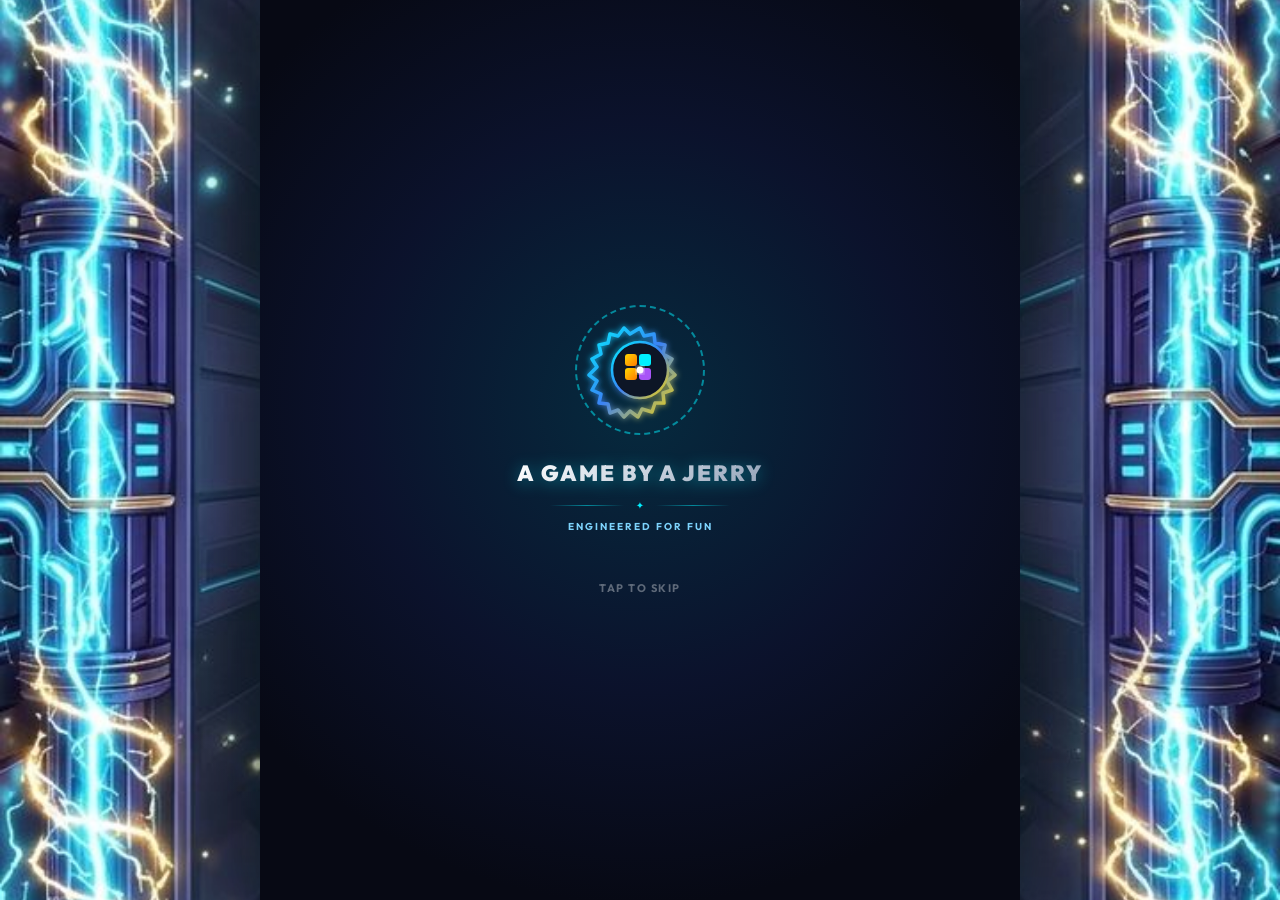
==== index.html @ e3ec8967 "Deploy latest build to GitHub Pages (2026-10-28 00:31:53Z)" ====
<!DOCTYPE html>
<html lang="en">
  <head>
    <meta charset="UTF-8" />
    <meta name="viewport" content="width=device-width, initial-scale=1.0, maximum-scale=1.0, user-scalable=no, viewport-fit=cover" />
    <title>ComboCrush - Combo Blast Puzzle</title>
    <link rel="icon" type="image/png" href="./favicon.png" />
    <link rel="apple-touch-icon" href="./icon-192.png" />
    <link rel="preconnect" href="https://fonts.googleapis.com">
    <link rel="preconnect" href="https://fonts.gstatic.com" crossorigin>
    <link href="https://fonts.googleapis.com/css2?family=Outfit:wght@400;600;700;800;900&display=swap" rel="stylesheet">
    <script type="module" crossorigin src="./assets/index-CBNqrvrC.js"></script>
    <link rel="stylesheet" crossorigin href="./assets/index-Cp5rA5li.css">
  </head>
  <body>
    <div id="app" class="game-container">
      <!-- TOP HUD -->
      <header class="hud-header">
        <!-- Top Navigation Row: High Score on Left, Action Buttons on Right -->
        <div class="hud-nav-row">
          <div class="hud-left">
            <!-- Combo Moves Counter (3 dots: Hulk Green when remaining, Ultra Red when move spent) -->
            <div id="combo-dots-counter" class="combo-dots-counter" title="Moves Remaining Before Combo Drops">
              <span class="combo-dot-tag">COMBO</span>
              <div class="combo-dots-row">
                <span class="combo-dot dot-idle" id="combo-dot-0"></span>
                <span class="combo-dot dot-idle" id="combo-dot-1"></span>
                <span class="combo-dot dot-idle" id="combo-dot-2"></span>
              </div>
            </div>
          </div>

          <!-- Centered Non-Disruptive Level Indicator for Puzzle Mode -->
          <div id="hud-puzzle-level-indicator" class="hud-puzzle-level-indicator hidden">
            <span class="hud-puzzle-pack-tag" id="hud-puzzle-pack-tag">Pack 1</span>
            <span class="hud-puzzle-separator">•</span>
            <span class="hud-puzzle-lvl-badge" id="hud-puzzle-lvl-badge">LVL 1</span>
          </div>

          <div class="hud-right">
            <button id="btn-hud-home" class="icon-btn" title="Return to Main Menu" aria-label="Main Menu">
              <span>🏠</span>
            </button>
            <button id="btn-codex" class="icon-btn" title="Special Blocks & Rules Codex" aria-label="Codex">
              <span>📖</span>
            </button>
            <button id="btn-audio-toggle" class="icon-btn" title="Toggle Music & Sound" aria-label="Toggle Sound">
              <span id="audio-icon">🔊</span>
            </button>
            <button id="btn-settings" class="icon-btn" title="Game Settings" aria-label="Game Settings">
              <svg viewBox="0 0 24 24" width="18" height="18" fill="currentColor">
                <path d="M19.14 12.94c.04-.3.06-.61.06-.94 0-.32-.02-.64-.07-.94l2.03-1.58c.18-.14.23-.41.12-.61l-1.92-3.32c-.12-.22-.37-.29-.59-.22l-2.39.96c-.5-.38-1.03-.7-1.62-.94l-.36-2.54c-.04-.24-.24-.41-.48-.41h-3.84c-.24 0-.43.17-.47.41l-.36 2.54c-.59.24-1.13.57-1.62.94l-2.39-.96c-.22-.08-.47 0-.59.22L2.74 8.87c-.12.21-.08.47.12.61l2.03 1.58c-.05.3-.09.63-.09.94s.02.64.07.94l-2.03 1.58c-.18.14-.23.41-.12.61l1.92 3.32c.12.22.37.29.59.22l2.39-.96c.5.38 1.03.7 1.62.94l.36 2.54c.05.24.24.41.48.41h3.84c.24 0 .44-.17.47-.41l.36-2.54c.59-.24 1.13-.56 1.62-.94l2.39.96c.22.08.47 0 .59-.22l1.92-3.32c.12-.22.07-.47-.12-.61l-2.01-1.58zM12 15.6c-1.98 0-3.6-1.62-3.6-3.6s1.62-3.6 3.6-3.6 3.6 1.62 3.6 3.6-1.62 3.6-3.6 3.6z"/>
              </svg>
            </button>
            <button id="btn-pause" class="icon-btn" title="Pause Game" aria-label="Pause Game">
              <svg viewBox="0 0 24 24" width="18" height="18" fill="currentColor">
                <path d="M6 19h4V5H6v14zm8-14v14h4V5h-4z"/>
              </svg>
            </button>
          </div>
        </div>

        <!-- Prominent Centered Score & Target Display (Zero Layout Shift) -->
        <div class="hud-score-center">
          <div class="best-pill clickable-pill" id="hud-best-pill" title="Tap to view Leaderboard">
            <span id="hud-best-crown" class="crown-icon crown-gold">👑</span>
            <span id="hud-best-tag" class="hud-best-tag">BEST</span>
            <span id="hud-best" class="best-val">0</span>
          </div>
          <div id="hud-score" class="score-val">0</div>
        </div>

        <!-- Centered Secondary Status HUD (Combo, Multiplier, Rush Timer, Level) -->
        <div class="status-bar">
          <div id="combo-badge" class="combo-badge">
            <span class="combo-flame">🔥</span>
            <span id="combo-text">COMBO 0</span>
          </div>

          <div id="multiplier-badge" class="multiplier-badge">1.0x</div>

          <div id="level-badge" class="level-badge hidden">LVL 1</div>

          <div id="rush-timer-container" class="rush-timer-container hidden">
            <span class="rush-icon">⏱️</span>
            <span id="rush-timer-val">30s</span>
          </div>
        </div>
      </header>

      <!-- POWER-UP / SPECIAL STASH INVENTORY (Hidden: specials appear directly on tray shapes) -->
      <div class="stash-container" id="stash-container" style="display: none;">
        <span class="stash-label">POWER-UP STASH:</span>
        <div id="stash-slots" class="stash-slots">
          <span class="empty-stash-hint">Earn specials from Combos & Clears!</span>
        </div>
      </div>

      <!-- MAIN BOARD CANVAS -->
      <div class="board-wrapper" id="board-wrapper">
        <canvas id="board-canvas"></canvas>
      </div>

      <!-- EARNED SPECIALS DRAWER (Bottom middle horizontal area with stack counters and +AD rewarded special) -->
      <div class="specials-drawer-container" id="specials-drawer-container">
        <div class="specials-drawer" id="specials-drawer">
          <!-- Populated dynamically via renderSpecialsDrawer -->
        </div>
      </div>

      <!-- BOTTOM TRAY CANVAS (3 Slots) -->
      <div class="tray-wrapper" id="tray-wrapper">
        <canvas id="tray-canvas"></canvas>
      </div>

      <!-- FULL-SCREEN DRAG & HOVER OVERLAY CANVAS -->
      <canvas id="drag-canvas" class="drag-canvas"></canvas>

      <!-- SCREENS & OVERLAYS -->

      <!-- 1. INTRO ANIMATION SCREEN (A Game by a Jerry) -->
      <div id="screen-intro" class="screen-intro">
        <div class="intro-backdrop-radial"></div>
        <div class="intro-content">
          <!-- Developer Logo & Rotating Gear SVG -->
          <div class="intro-emblem-wrap">
            <div class="intro-spark-ring"></div>
            <svg class="intro-gear-svg" viewBox="0 0 120 120" width="120" height="120">
              <defs>
                <linearGradient id="gearGrad" x1="0%" y1="0%" x2="100%" y2="100%">
                  <stop offset="0%" stop-color="#00f0ff" />
                  <stop offset="50%" stop-color="#3b82f6" />
                  <stop offset="100%" stop-color="#ffd700" />
                </linearGradient>
                <linearGradient id="blockGrad" x1="0%" y1="0%" x2="100%" y2="100%">
                  <stop offset="0%" stop-color="#ffd700" />
                  <stop offset="100%" stop-color="#ff7b00" />
                </linearGradient>
                <filter id="gearGlow" x="-20%" y="-20%" width="140%" height="140%">
                  <feGaussianBlur stdDeviation="3" result="blur" />
                  <feComposite in="SourceGraphic" in2="blur" operator="over" />
                </filter>
              </defs>
              <!-- Central Gear Ring with 8 Teeth -->
              <g class="gear-rotator" filter="url(#gearGlow)">
                <path d="M60 18 L64 26 L74 24 L75 33 L85 35 L83 44 L92 49 L87 57 L95 65 L87 71 L92 80 L83 83 L84 93 L75 93 L72 102 L62 99 L58 107 L50 101 L44 107 L38 100 L30 103 L28 94 L19 93 L21 84 L12 80 L17 71 L9 65 L17 57 L12 49 L21 44 L19 35 L28 33 L30 24 L38 26 L44 18 L50 24 Z" fill="none" stroke="url(#gearGrad)" stroke-width="3.5" stroke-linejoin="round" />
                <circle cx="60" cy="60" r="28" fill="#0d1428" stroke="url(#gearGrad)" stroke-width="2.5" />
              </g>
              <!-- Center J & R Interlocking Monogram Blocks -->
              <g class="blocks-monogram">
                <rect x="45" y="44" width="12" height="12" rx="3" fill="url(#blockGrad)" />
                <rect x="45" y="58" width="12" height="12" rx="3" fill="url(#blockGrad)" />
                <rect x="59" y="44" width="12" height="12" rx="3" fill="#00f0ff" />
                <rect x="59" y="58" width="12" height="12" rx="3" fill="#a855f7" />
                <circle cx="60" cy="60" r="3.5" fill="#ffffff" filter="url(#gearGlow)" />
              </g>
            </svg>
          </div>

          <div class="intro-brand-box">
            <h1 class="intro-brand-title">
              <span class="brand-word-jerry">A GAME BY A JERRY</span>
            </h1>
            <div class="intro-divider">
              <span class="intro-line"></span>
              <span class="intro-star">✦</span>
              <span class="intro-line"></span>
            </div>
            <p class="intro-brand-tagline">ENGINEERED FOR FUN</p>
          </div>

          <div class="intro-skip-prompt">TAP TO SKIP</div>
        </div>
      </div>

      <!-- 2. START SCREEN (Inspired by Screengrab) -->
      <div id="screen-start" class="screen-start">
        <div class="start-bg-particles" id="start-particles"></div>

        <!-- Top Header: Best High Score & Settings Gear Icon -->
        <div class="start-top-bar">
          <div class="start-user-pill clickable-pill" id="btn-start-leaderboard" role="button" tabindex="0" title="Hall of Fame Leaderboard & High Scores">
            <span class="player-icon" id="start-crown-icon">👑</span>
            <span class="player-best-label">BEST <strong id="start-header-best">0</strong></span>
          </div>
          <button id="btn-start-settings" class="start-gear-btn" title="Game Settings" aria-label="Game Settings">
            <svg viewBox="0 0 24 24" width="28" height="28" fill="currentColor">
              <path d="M19.14 12.94c.04-.3.06-.61.06-.94 0-.32-.02-.64-.07-.94l2.03-1.58c.18-.14.23-.41.12-.61l-1.92-3.32c-.12-.22-.37-.29-.59-.22l-2.39.96c-.5-.38-1.03-.7-1.62-.94l-.36-2.54c-.04-.24-.24-.41-.48-.41h-3.84c-.24 0-.43.17-.47.41l-.36 2.54c-.59.24-1.13.57-1.62.94l-2.39-.96c-.22-.08-.47 0-.59.22L2.74 8.87c-.12.21-.08.47.12.61l2.03 1.58c-.05.3-.09.63-.09.94s.02.64.07.94l-2.03 1.58c-.18.14-.23.41-.12.61l1.92 3.32c.12.22.37.29.59.22l2.39-.96c.5.38 1.03.7 1.62.94l.36 2.54c.05.24.24.41.48.41h3.84c.24 0 .44-.17.47-.41l.36-2.54c.59-.24 1.13-.56 1.62-.94l2.39.96c.22.08.47 0 .59-.22l1.92-3.32c.12-.22.07-.47-.12-.61l-2.01-1.58zM12 15.6c-1.98 0-3.6-1.62-3.6-3.6s1.62-3.6 3.6-3.6 3.6 1.62 3.6 3.6-1.62 3.6-3.6 3.6z"/>
            </svg>
          </button>
        </div>

        <!-- Center 3D ComboCrush Crest & Metallic Logo -->
        <div class="start-center-logo">
          <div class="start-crest-emblem-wrap">
            <img src="./assets/backgrounds/combocrush-crest.jpg" alt="ComboCrush Crest" class="start-crest-img" />
            <div class="start-crest-glow"></div>
          </div>
          <div class="start-bubbly-block">
            <span class="block-char char-k1">C</span>
            <span class="block-char char-a1">O</span>
            <span class="block-char char-s">
              <span class="surge-spark-emblem">⚡</span>
              M
            </span>
            <span class="block-char char-k2">B</span>
            <span class="block-char char-a2">O</span>
          </div>
          <div class="start-surge-blast">CRUSH</div>
          <div class="start-sub-badge">COMBO ADVENTURE MASTER</div>
        </div>

        <!-- 2 Tactile Action Buttons -->
        <div class="start-buttons-stack">
          <!-- Button 1: Start Game / Mode Selection -->
          <button id="btn-start-game-option" class="screengrab-btn btn-orange-level">
            <div class="sg-btn-icon-pill">📍</div>
            <div class="sg-btn-body">
              <div class="sg-btn-title">Start Game</div>
              <div class="sg-btn-bar-wrapper">
                <div class="sg-bar-fill" style="width: 89%;"></div>
                <span class="sg-bar-text">All Game Modes</span>
              </div>
            </div>
          </button>

          <!-- Button 2: Classic (With Red Notification Dot) -->
          <button id="btn-start-classic" class="screengrab-btn btn-green-classic">
            <div class="sg-btn-icon-pill">∞</div>
            <div class="sg-btn-title">Classic</div>
            <span class="screengrab-red-dot"></span>
          </button>
        </div>

        <!-- Bottom Circular Badges (Matching Screengrab) -->
        <div class="start-bottom-circles">
          <button id="btn-start-circle-stats" class="sg-circle-item">
            <div class="sg-circle-disc">🏆</div>
            <span class="sg-circle-label">Best: <strong id="start-best-circle-val">0</strong></span>
          </button>

          <button id="btn-start-circle-codex" class="sg-circle-item">
            <div class="sg-circle-disc">📖</div>
            <span class="sg-circle-label">Block Codex</span>
          </button>
        </div>
      </div>

      <!-- 3. GAME MODES SCREEN (Opened when tapping "Start Game" or "More Modes") -->
      <div id="screen-modes" class="screen-modes hidden">
        <div class="modes-top-bar">
          <button id="btn-modes-back" class="modes-back-btn">
            <svg viewBox="0 0 24 24" width="22" height="22" fill="currentColor">
              <path d="M20 11H7.83l5.59-5.59L12 4l-8 8 8 8 1.41-1.41L7.83 13H20v-2z"/>
            </svg>
            <span>Back</span>
          </button>
          <h2 class="modes-screen-title">GAME MODES</h2>
          <div class="modes-best-pill clickable-pill" id="btn-modes-leaderboard" role="button" tabindex="0" title="Hall of Fame Leaderboard & High Scores">
            <span id="modes-crown-icon">👑</span>
            <span id="modes-best-chip">0</span>
          </div>
        </div>

        <div class="modes-cards-scroll">
          <!-- Card 1: Classic Mode -->
          <div class="mode-card card-classic">
            <div class="mode-card-header">
              <div class="mode-card-icon-wrap icon-classic">∞</div>
              <div class="mode-card-title-box">
                <h3>Classic Mode</h3>
                <span class="mode-tag tag-relax">Pure & Endless</span>
              </div>
            </div>
            <p class="mode-card-desc">Pure block placement without obstacles. Relax, clear lines, and build infinite combos with zero time pressure.</p>
            <div class="mode-card-footer">
              <div class="mode-best-info">Best: <strong id="mode-best-classic">0</strong></div>
              <button class="mode-play-action-btn" data-play-mode="classic">PLAY CLASSIC</button>
            </div>
          </div>

          <!-- Card 2: Endless Challenge -->
          <div class="mode-card card-endless">
            <div class="mode-card-header">
              <div class="mode-card-icon-wrap icon-endless">⚡</div>
              <div class="mode-card-title-box">
                <h3>Endless Challenge</h3>
                <span class="mode-tag tag-tactical">Combos & Specials</span>
              </div>
            </div>
            <p class="mode-card-desc">Escalating difficulty with Tier 1-3 special blocks, stone/ice obstacles, fusions, and board-wipe multipliers.</p>
            <div class="mode-card-footer">
              <div class="mode-best-info">Best: <strong id="mode-best-endless">0</strong></div>
              <button class="mode-play-action-btn" data-play-mode="endless">PLAY CHALLENGE</button>
            </div>
          </div>

          <!-- Card 3: Combo Rush (30s) -->
          <div class="mode-card card-rush">
            <div class="mode-card-header">
              <div class="mode-card-icon-wrap icon-rush">⏱️</div>
              <div class="mode-card-title-box">
                <h3>Combo Rush (30s)</h3>
                <span class="mode-tag tag-fast">Fast Paced</span>
              </div>
            </div>
            <p class="mode-card-desc">Keep your combo alive! The clock counts down fast—if your combo resets or time runs out, game over!</p>
            <div class="mode-card-footer">
              <div class="mode-best-info">Best: <strong id="mode-best-rush">0</strong></div>
              <button class="mode-play-action-btn" data-play-mode="rush">PLAY RUSH</button>
            </div>
          </div>

          <!-- Card 4: Puzzle Objectives -->
          <div class="mode-card card-puzzle">
            <div class="mode-card-header">
              <div class="mode-card-icon-wrap icon-puzzle">🧩</div>
              <div class="mode-card-title-box">
                <h3>Puzzle Objectives</h3>
                <span class="mode-tag tag-puzzle">Tactical Puzzles</span>
              </div>
            </div>
            <p class="mode-card-desc">Handcrafted tactical scenarios with clear move limits and objective goals to test your puzzle mastery.</p>
            <div class="mode-card-footer">
              <div class="mode-best-info" id="mode-puzzle-progress-wrap">Progress: <strong id="mode-puzzle-progress">Level 1</strong></div>
              <button class="mode-play-action-btn" id="btn-play-puzzle" data-play-mode="puzzle">SELECT LEVEL</button>
            </div>
          </div>
        </div>
      </div>

      <!-- 4. PUZZLE CAMPAIGN & LEVEL SELECT SCREEN (Vertical tabs for packs + scrollable 30-level grid) -->
      <div id="screen-puzzle-select" class="screen-puzzle-select hidden">
        <div class="puzzle-select-top-bar">
          <button id="btn-puzzle-select-back" class="modes-back-btn">
            <svg viewBox="0 0 24 24" width="22" height="22" fill="currentColor">
              <path d="M20 11H7.83l5.59-5.59L12 4l-8 8 8 8 1.41-1.41L7.83 13H20v-2z"/>
            </svg>
            <span>Modes</span>
          </button>
          <div class="puzzle-select-title-group">
            <h2 class="puzzle-screen-title">PUZZLE CAMPAIGN</h2>
            <span class="puzzle-screen-subtitle">Select a pack to conquer handcrafted tactical scenarios</span>
          </div>
          <div class="puzzle-total-pill" id="puzzle-total-progress-pill">
            <span>✨</span>
            <span id="puzzle-total-progress-text">0 / 180 Cleared</span>
          </div>
        </div>

        <div class="puzzle-select-body">
          <!-- Vertical Tabs Sidebar for Level Packs -->
          <div class="puzzle-packs-sidebar" id="puzzle-packs-sidebar" role="tablist" aria-orientation="vertical">
            <!-- Populated dynamically via renderPuzzleSelectScreen -->
          </div>

          <!-- Main Scrollable Levels View -->
          <div class="puzzle-levels-content" id="puzzle-levels-content">
            <div class="puzzle-pack-banner" id="puzzle-pack-banner">
              <!-- Banner details populated dynamically -->
            </div>
            <div class="puzzle-level-grid" id="puzzle-level-grid">
              <!-- 30 level cards populated dynamically -->
            </div>
          </div>
        </div>
      </div>

      <!-- PAUSE MODAL -->
      <div id="modal-pause" class="modal-backdrop hidden">
        <div class="modal-card">
          <h2>Game Paused</h2>
          <div class="modal-buttons-column">
            <button id="btn-resume" class="btn-primary">RESUME</button>
            <button id="btn-restart" class="btn-secondary">RESTART GAME</button>
            <button id="btn-pause-leaderboard" class="btn-secondary">🏆 HIGH SCORES</button>
            <button id="btn-pause-quit" class="btn-secondary">QUIT GAME</button>
            <button id="btn-pause-codex" class="btn-secondary">BLOCK CODEX</button>
            <button id="btn-pause-settings" class="btn-secondary">SETTINGS</button>
          </div>
        </div>
      </div>

      <!-- MODE CHANGE / QUIT CONFIRMATION MODAL -->
      <div id="modal-confirm-mode" class="modal-backdrop hidden">
        <div class="modal-card confirm-modal-card">
          <div class="confirm-icon-wrap">⚠️</div>
          <h2 id="confirm-mode-title">Quit Current Game?</h2>
          <p id="confirm-mode-desc" class="confirm-modal-desc">
            Your current game will end and you will return to the Main Menu. Any unsaved progress will be lost.
          </p>
          <div class="confirm-current-run-box">
            <div class="confirm-run-stat">
              <span class="confirm-stat-label">Current Mode</span>
              <span class="confirm-stat-val" id="confirm-current-mode-val">CLASSIC</span>
            </div>
            <div class="confirm-run-stat">
              <span class="confirm-stat-label">Current Score</span>
              <span class="confirm-stat-val" id="confirm-current-score-val">0</span>
            </div>
            <div class="confirm-run-stat">
              <span class="confirm-stat-label">Moves</span>
              <span class="confirm-stat-val" id="confirm-current-moves-val">0</span>
            </div>
          </div>
          <div class="modal-actions-confirm">
            <button id="btn-confirm-mode-cancel" class="btn-secondary">CANCEL</button>
            <button id="btn-confirm-mode-accept" class="btn-danger-confirm">QUIT GAME</button>
          </div>
        </div>
      </div>

      <!-- SETTINGS MODAL -->
      <div id="modal-settings" class="modal-backdrop hidden">
        <div class="modal-card wide settings-modal-card">
          <div class="settings-modal-header">
            <div class="settings-title-wrap">
              <span class="settings-gear-icon">⚙️</span>
              <h2>Game Settings</h2>
            </div>
            <button id="btn-close-settings-x" class="modal-close-x" title="Close">✕</button>
          </div>

          <!-- Settings Tabs Navigation Bar -->
          <div class="settings-tabs-bar" role="tablist">
            <button type="button" class="settings-tab-btn active" data-tab-target="tab-settings-audio" role="tab" aria-selected="true">
              <span class="tab-icon">🔊</span>
              <span class="tab-label">Audio</span>
            </button>
            <button type="button" class="settings-tab-btn" data-tab-target="tab-settings-gameplay" role="tab" aria-selected="false">
              <span class="tab-icon">🎮</span>
              <span class="tab-label">Gameplay</span>
            </button>
            <button type="button" class="settings-tab-btn" data-tab-target="tab-settings-themes" role="tab" aria-selected="false">
              <span class="tab-icon">🎨</span>
              <span class="tab-label">Themes</span>
            </button>
            <button type="button" class="settings-tab-btn" data-tab-target="tab-settings-data" role="tab" aria-selected="false">
              <span class="tab-icon">🛠️</span>
              <span class="tab-label">Data</span>
            </button>
            <button type="button" class="settings-tab-btn" data-tab-target="tab-settings-about" role="tab" aria-selected="false">
              <span class="tab-icon">ℹ️</span>
              <span class="tab-label">About</span>
            </button>
          </div>

          <!-- Tab Content Wrapper -->
          <div class="settings-tab-content-wrapper">
            <!-- TAB 1: AUDIO & THEMES -->
            <div id="tab-settings-audio" class="settings-tab-pane active" role="tabpanel">
              <div class="settings-grid">
                <div class="setting-item">
                  <div class="setting-label-row">
                    <label for="setting-sound">Sound Effects (SFX)</label>
                    <span id="sound-val-display" class="setting-val-display">80%</span>
                  </div>
                  <input type="range" id="setting-sound" min="0" max="1" step="0.05" value="0.8" />
                </div>

                <div class="setting-item">
                  <div class="setting-label-row">
                    <label for="setting-music">Music (BGM)</label>
                    <span id="music-val-display" class="setting-val-display">50%</span>
                  </div>
                  <input type="range" id="setting-music" min="0" max="1" step="0.05" value="0.5" />
                </div>

                <div class="setting-item" style="display: none;">
                  <label for="setting-theme">Board Theme</label>
                  <select id="setting-theme" class="setting-select">
                    <option value="combocrush" selected>ComboCrush Cosmic Gold ⚡</option>
                    <option value="royal">Block Blast Royal Blue</option>
                    <option value="neon">Cyber Neon</option>
                    <option value="gemstone">Gemstone & Crystal</option>
                    <option value="jewels">Crown Jewels</option>
                    <option value="roman">Imperial Roman</option>
                    <option value="atlantean">Sunken Atlantis</option>
                    <option value="crates">Wooden Cargo Crates</option>
                    <option value="glasstiles">Prismatic Glass Tiles</option>
                    <option value="cosmic">Cosmic Starlight</option>
                    <option value="candy">Candy Confectionery</option>
                    <option value="ancient">Ancient Temple</option>
                  </select>
                </div>

                <div class="setting-item toggle-row">
                  <div class="toggle-info">
                    <span>Screen Shake Effects</span>
                    <small>Impact vibration on line clears</small>
                  </div>
                  <input type="checkbox" id="setting-shake" checked />
                </div>
              </div>
            </div>

            <!-- TAB 2: GAMEPLAY & CONTROLS -->
            <div id="tab-settings-gameplay" class="settings-tab-pane hidden" role="tabpanel">
              <div class="settings-grid">
                <div class="setting-item">
                  <div class="setting-label-row">
                    <label for="setting-touch-offset">Vertical Touch Offset</label>
                    <span id="touch-val-display" class="setting-val-display">70px above</span>
                  </div>
                  <input type="range" id="setting-touch-offset" min="20" max="120" step="5" value="70" />
                </div>

                <div class="setting-item">
                  <div class="setting-label-row">
                    <label for="setting-touch-offset-x">Horizontal Touch Offset</label>
                    <span id="touch-x-val-display" class="setting-val-display">Centered (0px)</span>
                  </div>
                  <input type="range" id="setting-touch-offset-x" min="-60" max="60" step="5" value="0" />
                </div>

                <div class="setting-item toggle-row">
                  <div class="toggle-info">
                    <span>Haptic Vibration</span>
                    <small>Tactile feedback on drag & placement</small>
                  </div>
                  <input type="checkbox" id="setting-vibration" checked />
                </div>

                <div class="setting-item toggle-row">
                  <div class="toggle-info">
                    <span>Combo Grace Indicators</span>
                    <small>Show remaining grace moves (• / !)</small>
                  </div>
                  <input type="checkbox" id="setting-grace" checked />
                </div>

                <div class="setting-item toggle-row">
                  <div class="toggle-info">
                    <span>Colorblind Pattern Mode</span>
                    <small>High-contrast cell textures</small>
                  </div>
                  <input type="checkbox" id="setting-accessibility" />
                </div>
              </div>
            </div>

            <!-- TAB 3: THEMES & ATMOSPHERES -->
            <div id="tab-settings-themes" class="settings-tab-pane hidden" role="tabpanel">
              <div class="settings-grid">
                <!-- 1. BOARD BACKGROUND ARTWORK -->
                <div class="settings-bg-section-main">
                  <div class="themes-gallery-header">
                    <span class="themes-gallery-title">Board Background Artwork</span>
                    <small class="themes-gallery-hint">Select a mode and tap any artwork below to apply it as your in-game backdrop</small>
                  </div>

                  <!-- Mode selector pills -->
                  <div class="bg-mode-segmented-pills" id="bg-mode-pills">
                    <button type="button" class="bg-mode-pill active" data-bg-mode="classic">Classic</button>
                    <button type="button" class="bg-mode-pill" data-bg-mode="endless">Endless</button>
                    <button type="button" class="bg-mode-pill" data-bg-mode="rush">Combo Rush</button>
                    <button type="button" class="bg-mode-pill" data-bg-mode="puzzle">Puzzle</button>
                  </div>

                  <!-- Dropdown for the chosen mode + Apply All button -->
                  <div class="bg-control-row">
                    <div class="setting-item bg-active-select-wrap">
                      <label for="setting-bg-classic" id="label-active-mode-bg">Classic Mode Background</label>
                      <select id="setting-bg-classic" class="setting-select mode-bg-select"></select>
                      <select id="setting-bg-endless" class="setting-select mode-bg-select hidden"></select>
                      <select id="setting-bg-rush" class="setting-select mode-bg-select hidden"></select>
                      <select id="setting-bg-puzzle" class="setting-select mode-bg-select hidden"></select>
                    </div>
                    <button type="button" id="btn-apply-bg-all" class="bg-apply-all-btn" title="Set this background for Classic, Endless, Rush, and Puzzle">
                      ⚡ Apply to All Modes
                    </button>
                  </div>

                  <div class="backgrounds-preview-gallery" id="backgrounds-preview-gallery">
                    <!-- Populated dynamically via renderThemesSettingsUI with working thumbnails -->
                  </div>
                </div>

                <!-- 2. BLOCK COLORS & GEM PALETTE -->
                <div class="settings-palette-section">
                  <div class="themes-gallery-header">
                    <span class="themes-gallery-title">Block Colors & Gem Palette</span>
                    <small class="themes-gallery-hint">Choose your preferred block colors, gem textures, and audio soundtrack</small>
                  </div>

                  <div class="setting-item">
                    <div class="setting-label-row">
                      <label for="setting-theme-select">Active Color Palette</label>
                      <span id="theme-status-tag" class="setting-val-display">ComboCrush Cosmic Gold</span>
                    </div>
                    <select id="setting-theme-select" class="setting-select">
                      <!-- Populated dynamically based on unlockedThemes -->
                    </select>
                  </div>

                  <!-- Live Color Swatch Strip for the selected theme -->
                  <div id="active-theme-palette-preview" class="active-theme-palette-preview"></div>

                  <!-- Palette Cards Gallery for quick visual tapping (hidden per user UI specification) -->
                  <div class="themes-preview-gallery hidden" id="themes-preview-gallery" style="display: none !important;"></div>
                </div>
              </div>
            </div>

            <!-- TAB 4: DATA & DIAGNOSTICS -->
            <div id="tab-settings-data" class="settings-tab-pane hidden" role="tabpanel">
              <div class="settings-grid">
                <div class="setting-item debug-log-row">
                  <div class="toggle-info">
                    <span>Diagnostic Debug Logs</span>
                    <small>Export board matrices & move telemetry</small>
                  </div>
                  <button id="btn-download-logs" class="btn-secondary-compact" type="button">
                    <span>📥</span> Export Logs
                  </button>
                </div>

                <div id="dev-test-board-row" class="setting-item dev-test-board-row dev-only hidden">
                  <div class="toggle-info">
                    <span>🧪 Test Game Board (Dev Sandbox)</span>
                    <small>Simulate crossing lines, test all specials & 3D animations</small>
                  </div>
                  <button id="btn-open-test-board" class="btn-primary-compact" type="button">
                    <span>🚀</span> Test Game Board
                  </button>
                </div>

                <div class="setting-item reset-data-row">
                  <div class="toggle-info">
                    <span>Reset Statistics</span>
                    <small>Wipe high scores, streaks & saved stats</small>
                  </div>
                  <button id="btn-reset-data" class="btn-danger-outline">Reset High Scores</button>
                </div>
              </div>

              <!-- Developer Credits -->
              <div class="settings-dev-credit">
                <div class="dev-badge-brand">A Game by a Jerry</div>
                <div class="dev-meta">Engineered for Fun • ComboCrush</div>
              </div>
            </div>

            <!-- TAB 4: ABOUT & RELEASE SPECIFICATIONS -->
            <div id="tab-settings-about" class="settings-tab-pane hidden" role="tabpanel">
              <div class="about-pane-content">
                <div class="about-hero-box">
                  <div class="about-logo-badge">⚡</div>
                  <h3 class="about-title">ComboCrush: Combo Blast</h3>
                  <div class="about-version-chip">Version 1.0.0 • Official Launch</div>
                  <div class="about-tagline">A GAME BY A JERRY — ENGINEERED FOR FUN</div>
                </div>

                <div class="about-desc-card">
                  <p><strong>ComboCrush</strong> is a next-generation tactile block puzzle game engineered for intense combo flow and strategic depth. Clear horizontal and vertical lines, ignite cascading chain reactions, deploy tactical drawer weapons, and demolish dynamic obstacles across 4 distinct game modes.</p>
                </div>

                <div class="about-section-box">
                  <h4>🎮 Game Modes</h4>
                  <ul class="about-modes-list">
                    <li><strong>Classic:</strong> Relaxing pure puzzle placement with zero obstacles or timers.</li>
                    <li><strong>Endless Challenge:</strong> Escalating difficulty with dynamic frozen ice, stone, shield, and armored cluster obstacles.</li>
                    <li><strong>Combo Rush:</strong> High-octane survival where losing your combo streak ends the round immediately!</li>
                    <li><strong>Tactical Puzzles:</strong> Hand-crafted levels to demolish obstacles within strict move limits.</li>
                  </ul>
                </div>

                <div class="about-section-box">
                  <h4>📱 Platform & Release Specifications</h4>
                  <div class="about-specs-grid">
                    <div class="spec-row">
                      <span class="spec-label">Version</span>
                      <span class="spec-val">v1.0.0 (Build 20261027)</span>
                    </div>
                    <div class="spec-row">
                      <span class="spec-label">Engine</span>
                      <span class="spec-val">ComboCrush Matrix Canvas 2D</span>
                    </div>
                    <div class="spec-row">
                      <span class="spec-label">Target Platforms</span>
                      <span class="spec-val">Android, iOS, Web (PWA)</span>
                    </div>
                    <div class="spec-row">
                      <span class="spec-label">Audio System</span>
                      <span class="spec-val">Web Audio API Synthesis</span>
                    </div>
                    <div class="spec-row">
                      <span class="spec-label">Monetization</span>
                      <span class="spec-val">Google AdMob Native Integration</span>
                    </div>
                  </div>
                </div>

                <div class="settings-dev-credit">
                  <div class="dev-badge-brand">A Game by a Jerry</div>
                  <div class="dev-meta">© 2026 A Game by a Jerry • All Rights Reserved</div>
                </div>
              </div>
            </div>
          </div>

          <div class="modal-actions">
            <button id="btn-close-settings" class="btn-primary">SAVE & CLOSE</button>
          </div>
        </div>
      </div>

      <!-- TEST GAME BOARD MODAL (DEV SANDBOX) -->
      <div id="modal-test-board" class="modal-backdrop hidden">
        <div class="modal-card wide test-board-modal-card">
          <div class="test-board-header">
            <div class="test-board-title-wrap">
              <span class="test-board-badge">DEV SANDBOX</span>
              <h2>Test Game Board</h2>
            </div>
            <button id="btn-close-test-board-x" class="modal-close-x" title="Close">✕</button>
          </div>

          <!-- Presets and quick setup toolbar -->
          <div class="test-board-toolbar">
            <span class="test-toolbar-label">Presets:</span>
            <div class="test-presets-scroll">
              <button type="button" class="test-preset-btn" data-preset="cross">Crossing Rows & Cols</button>
              <button type="button" class="test-preset-btn" data-preset="specials_cross">Crossing + Specials</button>
              <button type="button" class="test-preset-btn" data-preset="double_cross">Double Cross (+)</button>
              <button type="button" class="test-preset-btn" data-preset="checkerboard">Checkerboard</button>
              <button type="button" class="test-preset-btn" data-preset="packed">Packed Board</button>
              <button type="button" class="test-preset-btn" data-preset="clear">Clear Board</button>
            </div>
          </div>

          <!-- Board Canvas Container -->
          <div class="test-board-canvas-container">
            <canvas id="test-board-canvas" width="360" height="360"></canvas>
            <div id="test-board-hud" class="test-board-hud">
              <span id="test-board-status">Tap/drag any special onto a square to detonate</span>
            </div>
          </div>

          <!-- Drag and Drop Specials Palette -->
          <div class="test-palette-container">
            <div class="test-palette-header">
              <span>UNLIMITED SPECIALS (Drag or Tap to unleash)</span>
            </div>

            <!-- Tier 3: God-Tier Specials -->
            <div class="test-tier-group">
              <div class="test-tier-label tier-3">TIER 3 (GOD TIER)</div>
              <div id="test-tier-3-chips" class="test-chips-row"></div>
            </div>

            <!-- Tier 2: Advanced Specials -->
            <div class="test-tier-group">
              <div class="test-tier-label tier-2">TIER 2 (ADVANCED)</div>
              <div id="test-tier-2-chips" class="test-chips-row"></div>
            </div>

            <!-- Tier 1: Basic Specials -->
            <div class="test-tier-group">
              <div class="test-tier-label tier-1">TIER 1 (BASIC)</div>
              <div id="test-tier-1-chips" class="test-chips-row"></div>
            </div>
          </div>

          <div class="modal-actions">
            <button id="btn-close-test-board" class="btn-primary">CLOSE TEST BOARD</button>
          </div>
        </div>
      </div>

      <!-- CODEX & HOW TO PLAY MODAL -->
      <div id="modal-codex" class="modal-backdrop hidden">
        <div class="modal-card scrollable">
          <h2>Special Blocks & Mechanics Codex</h2>
          <div class="codex-content">
            <section class="codex-section">
              <h3>Tier 1: Basic Specials</h3>
              <div class="codex-grid">
                <div class="codex-card">
                  <span class="codex-icon">💣</span>
                  <div>
                    <strong>Blast Bomb</strong>
                    <p>Detonates a 3×3 explosion clearing occupied cells around it.</p>
                  </div>
                </div>
                <div class="codex-card">
                  <span class="codex-icon">💫</span>
                  <div>
                    <strong>Horizontal Sweep</strong>
                    <p>Fires a laser beam that clears the entire horizontal row.</p>
                  </div>
                </div>
                <div class="codex-card">
                  <span class="codex-icon">🚀</span>
                  <div>
                    <strong>Vertical Sweep</strong>
                    <p>Fires a laser beam that clears the entire vertical column.</p>
                  </div>
                </div>
                <div class="codex-card">
                  <span class="codex-icon">🎯</span>
                  <div>
                    <strong>Line Breaker</strong>
                    <p>Clears both full row & column in a cross blast.</p>
                  </div>
                </div>
              </div>
            </section>

            <section class="codex-section">
              <h3>Tier 2: Advanced Specials</h3>
              <div class="codex-grid">
                <div class="codex-card">
                  <span class="codex-icon">⚡</span>
                  <div>
                    <strong>Chain Lightning</strong>
                    <p>Arcs electric lightning through adjacent touching blocks, vaporizing connected chains up to 5 blocks out!</p>
                  </div>
                </div>
                <div class="codex-card">
                  <span class="codex-icon">⚔️</span>
                  <div>
                    <strong>Cross Laser</strong>
                    <p>Unleashes simultaneous row and column wipeout beams.</p>
                  </div>
                </div>
                <div class="codex-card">
                  <span class="codex-icon">💥</span>
                  <div>
                    <strong>Heavy 5×5 Blast</strong>
                    <p>Massive 5×5 explosion devastating a quarter of the board.</p>
                  </div>
                </div>
                <div class="codex-card">
                  <span class="codex-icon">🎇</span>
                  <div>
                    <strong>Cluster Bomb</strong>
                    <p>Explodes 3×3 and scatters explosive shrapnel to outer cells.</p>
                  </div>
                </div>
              </div>
            </section>

            <section class="codex-section">
              <h3>Tier 3: Elite God-Tier Specials</h3>
              <div class="codex-grid">
                <div class="codex-card">
                  <span class="codex-icon">🌟</span>
                  <div>
                    <strong>Supernova</strong>
                    <p>Cosmic core blast that fires 8-directional laser beams slicing the entire board!</p>
                  </div>
                </div>
                <div class="codex-card">
                  <span class="codex-icon">🔮</span>
                  <div>
                    <strong>Color Vortex</strong>
                    <p>Prismatic singularity that vaporizes every block of the matching color across the entire board!</p>
                  </div>
                </div>
                <div class="codex-card">
                  <span class="codex-icon">☄️</span>
                  <div>
                    <strong>Meteor Shower</strong>
                    <p>Calls down 4 blazing meteors that bombard congested areas with explosive craters!</p>
                  </div>
                </div>
                <div class="codex-card">
                  <span class="codex-icon">⛈️</span>
                  <div>
                    <strong>Thunder Storm</strong>
                    <p>Colossal 5×5 blast fused with cascading 5-block lightning arcs spreading outward!</p>
                  </div>
                </div>
                <div class="codex-card">
                  <span class="codex-icon">🌌</span>
                  <div>
                    <strong>Black Hole Singularity</strong>
                    <p>Gravitational void that devours all blocks and obstacles in a massive 7×7 perimeter!</p>
                  </div>
                </div>
                <div class="codex-card">
                  <span class="codex-icon">⚛️</span>
                  <div>
                    <strong>Chain Reactor</strong>
                    <p>Links homing lightning arcs to all other specials on board!</p>
                  </div>
                </div>
                <div class="codex-card">
                  <span class="codex-icon">🎲</span>
                  <div>
                    <strong>Block Barrage</strong>
                    <p>Launches 3 bonus quantum blocks onto the board without using moves. Any lines cleared grant combos with a 3× score multiplier!</p>
                  </div>
                </div>
              </div>
            </section>

            <section class="codex-section">
              <h3>Adjacent Special Combinations (Fusions)</h3>
              <ul class="fusion-list">
                <li><strong>⚡ Chain Lightning + 💣 Bomb:</strong> Fuses into a ⛈️ Thunder Storm!</li>
                <li><strong>⚡ Chain Lightning + 💫 Sweep:</strong> Fuses into a 🌟 Supernova!</li>
                <li><strong>💣 Bomb + 💣 Bomb:</strong> Fuses into a 💥 5×5 Heavy Blast!</li>
                <li><strong>💫 Row + 🚀 Column:</strong> Fuses into a ⚔️ Cross Laser!</li>
                <li><strong>🌟 Supernova + Any:</strong> Fuses into a 🌌 Gravitational Singularity!</li>
                <li><strong>⚛️ Chain Reactor + Any:</strong> Cascading whole-board chain reaction!</li>
              </ul>
            </section>

            <section class="codex-section">
              <h3>Obstacles Guide</h3>
              <ul class="obstacle-list">
                <li><strong>⛰️ Stone Block:</strong> Immune to regular line clears. Destroyed by explosions!</li>
                <li><strong>🛡️ Reinforced Block:</strong> 2 HP steel block. Damaged by line clears or blasts.</li>
                <li><strong>🔮 Shielded Block:</strong> Energy shield resists normal clears; bursts from specials.</li>
                <li><strong>❄️ Frozen Block:</strong> 1st clear thaws the ice; 2nd clear removes the block.</li>
                <li><strong>⚔️ Armored Cluster:</strong> Heavy 3 HP block that awards a bonus Special upon destruction!</li>
              </ul>
            </section>
          </div>

          <div class="modal-actions">
            <button id="btn-close-codex" class="btn-primary">GOT IT</button>
          </div>
        </div>
      </div>

      <!-- ANIMATED LOSS & GAME OVER BANNER FLY-IN OVERLAY -->
      <div id="loss-overlay" class="loss-overlay hidden" aria-live="assertive">
        <div class="loss-overlay-backdrop"></div>
        <div class="loss-banner-container" id="loss-banner-container">
          <div class="loss-glow-ring"></div>
          <div class="loss-banner-pill" id="loss-banner-pill">
            <div class="loss-banner-icon-badge">
              <span class="loss-banner-icon" id="loss-banner-icon">💀</span>
            </div>
            <div class="loss-banner-text-group">
              <div class="loss-banner-title" id="loss-banner-title">GAME OVER</div>
              <div class="loss-banner-sub" id="loss-banner-sub">NO MOVES REMAINING</div>
            </div>
          </div>
          <div class="loss-flare-line"></div>
        </div>
      </div>

      <!-- GAME OVER MODAL -->
      <div id="modal-gameover" class="modal-backdrop modal-gameover-backdrop hidden">
        <div class="modal-card modal-gameover-card" id="gameover-card">
          <!-- Slide-Down Drag Handle Bar -->
          <div class="gameover-drag-bar" id="gameover-drag-bar" title="Slide down to inspect board">
            <div class="gameover-drag-pill"></div>
            <div class="gameover-drag-hint">
              <span class="drag-arrow">↓</span> Slide down to inspect board
            </div>
          </div>

          <div id="gameover-title" class="gameover-title">GAME OVER</div>
          <div id="new-record-badge" class="new-record-badge hidden">🏆 NEW BEST SCORE!</div>

          <div class="gameover-score-box">
            <div class="final-score-val" id="final-score-val">0</div>
            <div class="final-score-label">FINAL SCORE</div>
          </div>

          <div class="stats-summary-grid">
            <div class="stat-pill">
              <span class="stat-val" id="stat-lines">0</span>
              <span class="stat-label">Lines Cleared</span>
            </div>
            <div class="stat-pill">
              <span class="stat-val" id="stat-combo">0</span>
              <span class="stat-label">Max Combo</span>
            </div>
            <div class="stat-pill">
              <span class="stat-val" id="stat-specials">0</span>
              <span class="stat-label">Specials Used</span>
            </div>
            <div class="stat-pill">
              <span class="stat-val" id="stat-wipes">0</span>
              <span class="stat-label">Board Clears</span>
            </div>
          </div>

          <!-- Rewarded Video Second Chance Revive -->
          <div class="gameover-revive-box" id="gameover-revive-box">
            <button id="btn-gameover-revive" class="btn-revive" type="button">
              <span class="revive-pulse-icon">🎬</span>
              <div class="revive-info">
                <span class="revive-main-text">SECOND CHANCE REVIVE</span>
                <span class="revive-sub-text">Watch video to clear board &amp; keep combo</span>
              </div>
              <span class="revive-tag">REVIVE</span>
            </button>
            <div id="gameover-ad-feedback" class="gameover-ad-feedback hidden"></div>
          </div>

          <div class="modal-actions">
            <button id="btn-gameover-restart" class="btn-primary">PLAY AGAIN</button>
            <button id="btn-gameover-leaderboard" class="btn-secondary">🏆 HIGH SCORES</button>
            <button id="btn-gameover-menu" class="btn-secondary">MAIN MENU</button>
          </div>
        </div>

        <!-- Floating Restore Bar (Shown when slid down) -->
        <div class="gameover-restore-bar hidden" id="gameover-restore-bar" title="Tap to restore Game Over screen">
          <div class="restore-bar-info">
            <span class="restore-icon">🔍</span>
            <span>Inspecting Board State</span>
          </div>
          <button id="btn-restore-gameover" class="btn-restore-pill" type="button">Slide Up ↑</button>
        </div>
      </div>

      <!-- SPECIALS VAULT SLIDE-OUT MODAL -->
      <div id="modal-specials-vault" class="modal-backdrop hidden">
        <div class="modal-card vault-sheet-card">
          <div class="vault-sheet-header">
            <div class="vault-sheet-title-row">
              <span class="vault-sheet-icon">🎒</span>
              <h3 style="margin: 0; font-size: 19px; font-weight: 900; color: #fff;">Specials Vault</h3>
              <span class="vault-count-badge" id="vault-total-count">0 Stored</span>
            </div>
            <button id="btn-close-vault" class="modal-close-x modal-close-btn" aria-label="Close Vault" title="Close">✕</button>
          </div>
          <p class="vault-sheet-subtitle">All your earned and rewarded specials are stored here permanently. Tap <strong>USE</strong> on any stored special, then tap any board cell to unleash it!</p>
          <div class="vault-specials-grid" id="vault-specials-grid">
            <!-- Populated dynamically -->
          </div>
          <div class="vault-sheet-footer">
            <span class="vault-footer-hint">Showing 17 Power-Ups (Tier 1–3) • Scroll to explore ↓</span>
          </div>
        </div>
      </div>

      <!-- HIGH SCORE REWARD / ENTRY MODAL (Celebration modal presented over game over or pause quit) -->
      <div id="modal-highscore-entry" class="modal-backdrop hs-entry-backdrop hidden">
        <div class="modal-card hs-entry-card" id="hs-entry-card">
          <div class="hs-entry-header">
            <div class="hs-entry-crown-wrap">
              <span id="hs-entry-crown" class="hs-crown-anim crown-gold">👑</span>
            </div>
            <h2 id="hs-entry-title" class="hs-entry-title">NEW HIGH SCORE!</h2>
            <div id="hs-entry-subtitle" class="hs-entry-subtitle">🏆 1ST PLACE • CLASSIC MODE</div>
          </div>

          <div class="hs-entry-score-box">
            <span class="hs-score-label">ACHIEVED SCORE</span>
            <div id="hs-entry-score-val" class="hs-entry-score-val">0</div>
          </div>

          <form id="hs-entry-form" class="hs-entry-form" onsubmit="return false;">
            <label for="input-highscore-name" class="hs-input-label">
              ENTER YOUR NAME / INITIALS <span class="required-star">*</span>
            </label>
            <div class="hs-input-wrap">
              <input
                type="text"
                id="input-highscore-name"
                class="input-arcade-name"
                maxlength="10"
                placeholder="YOUR NAME"
                autocomplete="off"
                autocorrect="off"
                autocapitalize="characters"
                spellcheck="false"
                required
              />
            </div>
            <div id="hs-entry-validation" class="hs-entry-validation hidden">Name is required (1 to 10 letters)</div>

            <div class="hs-entry-actions">
              <button type="submit" id="btn-highscore-submit" class="btn-primary btn-save-score">
                🏆 SAVE TO LEADERBOARD
              </button>
              <button type="button" id="btn-highscore-skip" class="btn-text-skip">
                Skip (Don't Save)
              </button>
            </div>
          </form>
        </div>
      </div>

      <!-- HALL OF FAME LEADERBOARD MODAL -->
      <div id="modal-leaderboard" class="modal-backdrop hidden">
        <div class="modal-card wide leaderboard-modal-card">
          <div class="leaderboard-modal-header">
            <div class="leaderboard-title-row">
              <span class="leaderboard-header-icon">🏆</span>
              <h2>Hall of Fame</h2>
            </div>
            <button id="btn-close-leaderboard-x" class="modal-close-x modal-close-btn" aria-label="Close Leaderboard" title="Close">✕</button>
          </div>

          <!-- Leaderboard Mode Tabs -->
          <div class="leaderboard-tabs" id="leaderboard-tabs">
            <button type="button" class="lb-tab-btn active" data-tab="overall">
              <span>🌟</span> Top 3
            </button>
            <button type="button" class="lb-tab-btn" data-tab="classic">
              <span>∞</span> Classic
            </button>
            <button type="button" class="lb-tab-btn" data-tab="endless">
              <span>⚡</span> Endless
            </button>
            <button type="button" class="lb-tab-btn" data-tab="rush">
              <span>⏱️</span> Rush
            </button>
            <button type="button" class="lb-tab-btn" data-tab="puzzle">
              <span>🧩</span> Puzzle
            </button>
          </div>

          <div class="leaderboard-content-wrap">
            <div class="leaderboard-table-header" id="leaderboard-table-header">
              <span class="lb-col-rank">RANK</span>
              <span class="lb-col-name">PLAYER</span>
              <span class="lb-col-score">SCORE</span>
            </div>
            <div class="leaderboard-list" id="leaderboard-list">
              <!-- Populated dynamically -->
            </div>
          </div>

          <div class="modal-actions leaderboard-modal-actions">
            <button id="btn-close-leaderboard" class="btn-secondary">CLOSE</button>
          </div>
        </div>
      </div>

      <!-- AD TOUCH SHIELD (Blocks ghost touches/clicks from penetrating during and immediately after ad) -->
      <div id="ad-touch-shield" class="ad-touch-shield hidden"></div>
    </div>

  </body>
</html>
---- assets/index-Cp5rA5li.css ----
:root{--font-main: "Outfit", system-ui, -apple-system, BlinkMacSystemFont, "Segoe UI", Roboto, sans-serif;--color-primary: #00c2ff;--color-primary-glow: rgba(0, 194, 255, .4);--color-accent: #a855f7;--color-gold: #ffd700;--bg-gradient: linear-gradient(180deg, #151b3d 0%, #10142e 55%, #0c0f24 100%);--panel-bg: rgba(22, 28, 58, .75);--panel-border: rgba(255, 255, 255, .08);--text-main: #ffffff;--text-muted: #94a3b8}*{box-sizing:border-box;margin:0;padding:0;user-select:none;-webkit-user-select:none;-webkit-tap-highlight-color:transparent}.hidden{display:none!important}button,.screengrab-btn,.sg-circle-item,.start-gear-btn,.icon-btn,.mode-play-action-btn,.modes-back-btn,.tab-btn,.modal-close-x,.modal-close-btn,.action-btn,.btn-primary,.btn-secondary{cursor:pointer;touch-action:manipulation;-webkit-tap-highlight-color:transparent;user-select:none;-webkit-user-select:none}.screengrab-btn *,.sg-circle-item *,.start-gear-btn *,.icon-btn *,.mode-play-action-btn *,.modes-back-btn *{pointer-events:none}html,body{width:100%;height:100%;overflow:hidden;background-color:#0c0f24;background-image:radial-gradient(circle at 50% 50%,rgba(0,240,255,.08) 0%,transparent 70%),var(--active-bg-image, none);background-size:cover;background-position:center;background-repeat:no-repeat;font-family:var(--font-main);color:var(--text-main);position:fixed}.game-container{width:100%;max-width:100%;height:100%;margin:0 auto;display:flex;flex-direction:column;background-color:#0c0f24;background-image:linear-gradient(180deg,#080c20b8,#06091673 45%,#050814d1),var(--active-bg-image, none);background-size:cover;background-position:center;background-repeat:no-repeat;position:relative;overflow:hidden;transition:background-image .4s ease-in-out}@media(min-width:900px)and (orientation:landscape){.game-container{max-width:760px;box-shadow:0 0 60px #000000b3,0 0 30px #00c2ff1f}}.hud-header{display:flex;flex-direction:column;align-items:center;padding:calc(max(env(safe-area-inset-top,0px),12px) + 2px) 12px 2px;background:linear-gradient(180deg,rgba(12,15,36,.96) 0%,rgba(14,18,44,.75) 75%,transparent 100%);z-index:10;gap:2px}.hud-nav-row{width:100%;display:flex;align-items:center;justify-content:space-between;position:relative;min-height:36px}.hud-left{display:flex;align-items:center;gap:6px;flex-shrink:0}.hud-right{display:flex;gap:6px;align-items:center;flex-shrink:0;margin-left:auto}.icon-btn{background:#ffffff14;border:1px solid var(--panel-border);color:var(--text-main);border-radius:10px;width:34px;height:34px;display:flex;align-items:center;justify-content:center;font-size:15px;cursor:pointer;transition:all .15s ease}.icon-btn:hover{background:#00c2ff33;border-color:var(--color-primary);transform:scale(1.05)}.icon-btn:active{transform:scale(.95)}.hud-score-center{display:flex;flex-direction:column;align-items:center;justify-content:center;gap:4px;padding:3px 0 1px;position:relative;width:100%}.best-pill{display:inline-flex;align-items:center;justify-content:center;gap:6px;background:#0e1430d1;border:1.5px solid rgba(255,215,0,.45);border-radius:999px;padding:4px 14px;color:var(--color-gold);font-weight:800;box-shadow:0 2px 10px #0006,inset 0 1px #ffffff1f;backdrop-filter:blur(8px);-webkit-backdrop-filter:blur(8px);-webkit-user-select:none;user-select:none;cursor:pointer;transition:transform .15s ease,border-color .25s ease,box-shadow .25s ease,background .25s ease}.best-pill:hover{transform:scale(1.04);border-color:#ffd700d9;box-shadow:0 0 14px #ffd70059}.best-pill:active{transform:scale(.96)}.best-pill.pill-silver{border-color:#e2e8f08c;color:#e2e8f0;background:#141a34d1}.best-pill.pill-bronze{border-color:#cd7f328c;color:#cd7f32;background:#181630d1}.hud-best-tag{font-size:10px;font-weight:900;letter-spacing:.8px;opacity:.85}.best-val{font-size:14px;font-weight:900;letter-spacing:.5px;font-variant-numeric:tabular-nums}.score-val{font-size:clamp(30px,9.5vw,48px);white-space:nowrap;font-weight:900;color:#fff;text-shadow:0 2px 14px rgba(0,0,0,.6),0 0 22px rgba(0,240,255,.4);letter-spacing:1.5px;line-height:1;font-variant-numeric:tabular-nums;font-family:Outfit,sans-serif;transition:transform .15s cubic-bezier(.34,1.56,.64,1)}.status-bar{display:flex;align-items:center;justify-content:center;gap:8px;padding:0 0 2px;z-index:10;min-height:28px;height:auto;margin-top:4px;box-sizing:border-box}.combo-badge{display:flex;align-items:center;gap:6px;background:linear-gradient(135deg,#f603,#f073);border:1px solid rgba(255,102,0,.4);padding:4px 10px;border-radius:20px;font-size:13px;font-weight:800;color:#fa4}.multiplier-badge{background:var(--color-primary);color:#090a16;font-weight:900;font-size:13px;padding:3px 8px;border-radius:12px;box-shadow:0 0 10px var(--color-primary-glow)}.level-badge{display:inline-flex;align-items:center;gap:5px;background:#00f0ff1f;border:1px solid rgba(0,240,255,.35);padding:4px 10px;border-radius:14px;font-size:clamp(10px,2.7vw,12px);font-weight:800;color:#00f0ff;letter-spacing:.3px;white-space:nowrap;max-width:95vw;box-shadow:0 0 10px #00f0ff33}.rush-timer-container{display:flex;align-items:center;gap:4px;background:#f253;border:1px solid #ff2255;padding:3px 8px;border-radius:12px;font-weight:800;color:#ff4d6d}.stash-container{display:none;align-items:center;padding:4px 16px;gap:8px;background:#0003;min-height:40px}.stash-label{font-size:10px;font-weight:800;letter-spacing:.8px;color:var(--text-muted);white-space:nowrap}.stash-slots{display:flex;align-items:center;gap:6px;overflow-x:auto;width:100%}.empty-stash-hint{font-size:11px;color:#ffffff59;font-style:italic}.stash-item-btn{background:#ffffff1a;border:1px solid var(--panel-border);border-radius:8px;padding:4px 8px;font-size:16px;cursor:pointer;display:flex;align-items:center;gap:4px;transition:all .15s ease}.stash-item-btn:hover{background:#00f0ff40;border-color:var(--color-primary);transform:translateY(-2px)}.board-wrapper{flex:1;width:100%;min-height:0;display:flex;align-items:center;justify-content:center;position:relative;touch-action:none;padding:2px 4px;overflow:hidden}#board-canvas{width:100%;height:100%;max-width:min(calc(100% - 12px),860px);max-height:min(calc(100% - 12px),860px);aspect-ratio:1 / 1;display:block}.tray-wrapper{height:clamp(122px,15vh,180px);padding:4px 8px 6px;margin-bottom:calc(env(safe-area-inset-bottom,0px) + 16px);display:flex;align-items:center;justify-content:center;touch-action:none}#tray-canvas{width:100%;height:100%;max-width:min(calc(100% - 16px),860px);display:block}@media(min-width:600px){.tray-wrapper{height:clamp(140px,16vh,190px);padding:6px 12px 8px;margin-bottom:calc(env(safe-area-inset-bottom,0px) + 20px)}}.drag-canvas{position:absolute;top:0;left:0;width:100%;height:100%;pointer-events:none;z-index:50}.modal-backdrop{position:absolute;top:0;left:0;width:100%;height:100%;background:#05060ed9;-webkit-backdrop-filter:blur(12px);backdrop-filter:blur(12px);display:flex;align-items:center;justify-content:center;z-index:500;opacity:1;transition:opacity .2s ease;padding:16px}.modal-backdrop.hidden{opacity:0;pointer-events:none}.modal-card{width:100%;max-width:400px;background:#151833;border:1px solid rgba(255,255,255,.15);border-radius:24px;padding:24px;box-shadow:0 16px 40px #0009;text-align:center}.modal-card.wide{max-width:440px}@media(min-width:600px){.modal-card{max-width:480px;border-radius:28px;padding:30px}.modal-card.wide{max-width:540px}}.modal-card.scrollable{max-height:85vh;overflow-y:auto;text-align:left}.brand-title{font-size:38px;font-weight:900;letter-spacing:-.5px}.brand-surge{color:#fff}.brand-combo{color:var(--color-primary);text-shadow:0 0 15px var(--color-primary-glow)}.brand-subtitle{color:var(--text-muted);font-size:14px;margin-top:4px;margin-bottom:20px}.mode-cards-list{display:flex;flex-direction:column;gap:10px;margin-bottom:20px}.mode-btn{display:flex;align-items:center;gap:14px;padding:12px 14px;background:#ffffff0d;border:2px solid transparent;border-radius:16px;color:var(--text-main);text-align:left;cursor:pointer;transition:all .15s ease}.mode-btn:hover{background:#ffffff1a}.mode-btn.selected{border-color:var(--color-primary);background:#00f0ff1a;box-shadow:0 0 15px #00f0ff33}.mode-btn-icon{font-size:26px;min-width:36px;text-align:center}.mode-btn-info h4{font-size:16px;font-weight:800}.mode-btn-info p{font-size:12px;color:var(--text-muted);margin-top:2px}.btn-primary{width:100%;padding:14px 20px;background:linear-gradient(135deg,var(--color-primary),#0099ff);border:none;border-radius:14px;color:#090a16;font-family:var(--font-main);font-size:16px;font-weight:800;cursor:pointer;box-shadow:0 4px 18px var(--color-primary-glow);transition:all .15s ease}.btn-primary:hover{transform:translateY(-2px);box-shadow:0 6px 24px #00f0ff99}.btn-primary:active{transform:translateY(1px)}.btn-secondary{width:100%;padding:12px 20px;background:#ffffff14;border:1px solid var(--panel-border);border-radius:14px;color:var(--text-main);font-family:var(--font-main);font-size:15px;font-weight:700;cursor:pointer;transition:all .15s ease}.btn-secondary:hover{background:#ffffff26;border-color:#ffffff4d}.modal-actions{display:flex;flex-direction:column;gap:10px;margin-top:14px}.modal-buttons-column{display:flex;flex-direction:column;gap:10px;margin-top:16px}#modal-settings{padding:max(env(safe-area-inset-top,0px),12px) 12px max(env(safe-area-inset-bottom,0px),16px) 12px;box-sizing:border-box}.settings-modal-card{width:100%;max-width:420px;box-sizing:border-box;max-height:calc(100dvh - max(env(safe-area-inset-top,0px),12px) - max(env(safe-area-inset-bottom,0px),16px) - 20px);display:flex;flex-direction:column;overflow:hidden;padding:16px 14px 14px}.settings-modal-header{display:flex;align-items:center;justify-content:space-between;flex-shrink:0;padding-bottom:8px;border-bottom:1px solid rgba(255,255,255,.08)}.settings-title-wrap{display:flex;align-items:center;gap:8px}.settings-title-wrap h2{font-size:20px;font-weight:900;letter-spacing:-.3px;margin:0}.modal-close-x,.modal-close-btn{background:#ffffff14;border:1px solid rgba(0,240,255,.35);color:#00f0ff;width:34px;height:34px;border-radius:50%;display:flex;align-items:center;justify-content:center;font-size:16px;font-weight:800;cursor:pointer;box-shadow:0 0 10px #00f0ff26;transition:all .2s cubic-bezier(.34,1.56,.64,1);padding:0;line-height:1;flex-shrink:0}.modal-close-x:hover,.modal-close-x:active,.modal-close-btn:hover,.modal-close-btn:active{background:#00f0ff38;border-color:#00f0ff;box-shadow:0 0 16px #00f0ff99;color:#fff;transform:scale(1.08)}.settings-tabs-bar{display:flex;width:100%;box-sizing:border-box;gap:4px;background:#080a18a6;border:1px solid rgba(255,255,255,.1);border-radius:14px;padding:4px;margin:8px 0 6px;flex-shrink:0;overflow-x:auto;overflow-y:hidden;-webkit-overflow-scrolling:touch;scrollbar-width:none;-ms-overflow-style:none}.settings-tabs-bar::-webkit-scrollbar{display:none}.settings-tab-btn{flex:1 0 auto;min-width:fit-content;display:inline-flex;align-items:center;justify-content:center;gap:5px;padding:7px 10px;border-radius:10px;border:1px solid transparent;background:transparent;color:var(--text-muted);font-size:11.5px;font-weight:800;cursor:pointer;transition:all .2s ease;white-space:nowrap}.settings-tab-btn .tab-icon{font-size:14px;flex-shrink:0;line-height:1}.settings-tab-btn .tab-label{white-space:nowrap;overflow:visible;text-overflow:clip}.settings-tab-btn:hover{color:#fff;background:#ffffff0f}.settings-tab-btn.active{background:linear-gradient(135deg,#00f0ff38,#008cff29);border-color:var(--color-primary);color:#fff;box-shadow:0 0 12px #00f0ff40}@media(max-width:380px){.settings-modal-card{padding:14px 10px 12px}.settings-tabs-bar{gap:3px;padding:3px}.settings-tab-btn{font-size:11px;padding:6px 8px;gap:4px}.settings-tab-btn .tab-icon{font-size:13px}}.settings-tab-content-wrapper{flex:1;min-height:0;overflow-y:auto;-webkit-overflow-scrolling:touch;padding:8px 2px;margin:4px 0 8px}.settings-tab-pane{animation:fadeInSettingsTab .2s ease-out}.settings-tab-pane.hidden{display:none}@keyframes fadeInSettingsTab{0%{opacity:0;transform:translateY(4px)}to{opacity:1;transform:translateY(0)}}.settings-grid{display:flex;flex-direction:column;gap:14px;margin:4px 0;text-align:left}.setting-item{display:flex;flex-direction:column;gap:6px}.setting-item label{font-size:13px;font-weight:700;color:var(--text-muted)}.setting-item input[type=range]{width:100%;accent-color:var(--color-primary)}.setting-item select{background:#ffffff1a;border:1px solid var(--panel-border);padding:8px 12px;border-radius:8px;color:var(--text-main);font-family:var(--font-main);font-size:14px}.setting-item.toggle-row{flex-direction:row;justify-content:space-between;align-items:center}.setting-item.toggle-row input[type=checkbox]{width:20px;height:20px;accent-color:var(--color-primary);cursor:pointer}.setting-item.debug-log-row{flex-direction:row;justify-content:space-between;align-items:center;background:#00f0ff0d;border:1px solid rgba(0,240,255,.2);border-radius:12px;padding:10px 14px}.setting-item.reset-data-row{flex-direction:row;justify-content:space-between;align-items:center;background:#ef44440d;border:1px solid rgba(239,68,68,.2);border-radius:12px;padding:10px 14px}.btn-secondary-compact{background:#00f0ff26;border:1px solid var(--color-primary);color:var(--color-primary);border-radius:10px;padding:8px 14px;font-size:13px;font-weight:800;cursor:pointer;display:flex;align-items:center;gap:6px;transition:all .15s ease;white-space:nowrap}.btn-secondary-compact:hover{background:var(--color-primary);color:#090a16;transform:translateY(-2px);box-shadow:0 0 12px var(--color-primary-glow)}.codex-section{margin-bottom:20px}.codex-section h3{font-size:15px;font-weight:800;color:var(--color-primary);margin-bottom:8px;border-bottom:1px solid rgba(255,255,255,.1);padding-bottom:4px}.codex-grid{display:grid;grid-template-columns:1fr;gap:8px}.codex-card{display:flex;align-items:center;gap:12px;background:#ffffff0a;padding:8px 12px;border-radius:10px}.codex-icon{font-size:24px;min-width:32px;text-align:center}.codex-card strong{font-size:14px;display:block}.codex-card p{font-size:12px;color:var(--text-muted)}.fusion-list,.obstacle-list{list-style:none;font-size:13px;line-height:1.6}.fusion-list li,.obstacle-list li{margin-bottom:6px;background:#ffffff08;padding:6px 10px;border-radius:8px}.loss-overlay{position:absolute;top:0;left:0;width:100%;height:100%;display:flex;align-items:center;justify-content:center;z-index:520;pointer-events:auto;touch-action:none;overflow:hidden}.loss-overlay-backdrop{position:absolute;top:0;left:0;width:100%;height:100%;background:radial-gradient(circle at center,#0e122ca6,#05060ee0);backdrop-filter:blur(5px);-webkit-backdrop-filter:blur(5px);opacity:0;transition:opacity .3s cubic-bezier(.2,.9,.3,1)}.loss-overlay.loss-overlay-entering .loss-overlay-backdrop{opacity:1}.loss-overlay.loss-overlay-exiting .loss-overlay-backdrop{opacity:0;transition:opacity .25s ease-out}.loss-banner-container{position:relative;display:flex;flex-direction:column;align-items:center;justify-content:center;padding:0 16px;max-width:92%;z-index:2;transform:scale(.3) translateY(-140px);opacity:0;will-change:transform,opacity}.loss-overlay.loss-overlay-entering .loss-banner-container{animation:lossBannerFlyIn .55s cubic-bezier(.175,.885,.32,1.275) forwards}.loss-overlay.loss-overlay-exiting .loss-banner-container{animation:lossBannerFlyOut .25s cubic-bezier(.4,0,1,1) forwards}@keyframes lossBannerFlyIn{0%{transform:scale(.25) translateY(-160px) rotate(-6deg);opacity:0;filter:blur(10px)}50%{transform:scale(1.12) translateY(12px) rotate(1.5deg);opacity:1;filter:blur(0px)}75%{transform:scale(.96) translateY(-4px) rotate(-.5deg)}to{transform:scale(1) translateY(0) rotate(0);opacity:1;filter:blur(0px)}}@keyframes lossBannerFlyOut{0%{transform:scale(1) translateY(0);opacity:1;filter:blur(0px)}to{transform:scale(1.15) translateY(-60px);opacity:0;filter:blur(8px)}}.loss-glow-ring{position:absolute;top:50%;left:50%;width:220px;height:90px;margin-top:-45px;margin-left:-110px;border-radius:100px;background:radial-gradient(ellipse at center,#ff2d5599,#ff2d5500 70%);pointer-events:none;animation:lossGlowPulse 1.2s infinite ease-in-out;z-index:-1}@keyframes lossGlowPulse{0%,to{transform:scale(.95);opacity:.6}50%{transform:scale(1.35);opacity:.95}}.loss-banner-pill{display:flex;align-items:center;gap:14px;padding:14px 26px;border-radius:999px;background:linear-gradient(135deg,#1c1430f5,#0e0c20fa);border:2px solid rgba(255,45,85,.65);box-shadow:0 0 40px #ff2d5573,0 12px 35px #000000bf,inset 0 1px 1px #ffffff40;transition:border-color .3s ease,box-shadow .3s ease}.loss-banner-pill.loss-theme-moves{border-color:#00f0ffbf;box-shadow:0 0 40px #00f0ff73,0 12px 35px #000000bf,inset 0 1px 1px #ffffff40}.loss-banner-pill.loss-theme-moves~.loss-glow-ring{background:radial-gradient(ellipse at center,#00f0ff99,#00f0ff00 70%)}.loss-banner-pill.loss-theme-time{border-color:#ffaa00bf;box-shadow:0 0 40px #ffaa0073,0 12px 35px #000000bf,inset 0 1px 1px #ffffff40}.loss-banner-pill.loss-theme-time~.loss-glow-ring{background:radial-gradient(ellipse at center,#fa09,#fa00 70%)}.loss-banner-pill.loss-theme-victory{border-color:#ffd700d9;box-shadow:0 0 45px #ffd7008c,0 12px 35px #000000bf,inset 0 1px 1px #ffffff59}.loss-banner-pill.loss-theme-victory~.loss-glow-ring{background:radial-gradient(ellipse at center,#ffd70099,#ffd70000 70%)}.loss-banner-icon-badge{width:46px;height:46px;flex-shrink:0;border-radius:50%;display:flex;align-items:center;justify-content:center;background:#ffffff14;border:1px solid rgba(255,255,255,.15);font-size:24px}.loss-banner-text-group{display:flex;flex-direction:column;align-items:flex-start;gap:2px}.loss-banner-title{font-size:clamp(18px,5.5vw,26px);font-weight:900;letter-spacing:1.5px;color:#fff;text-transform:uppercase;white-space:nowrap;line-height:1.1;text-shadow:0 0 12px rgba(255,255,255,.4)}.loss-banner-sub{font-size:clamp(9px,2.7vw,11px);font-weight:800;letter-spacing:2px;color:#ff85a0;text-transform:uppercase;white-space:nowrap;line-height:1.2}.loss-banner-pill.loss-theme-moves .loss-banner-sub{color:#7ce7ff}.loss-banner-pill.loss-theme-time .loss-banner-sub{color:#ffd074}.loss-banner-pill.loss-theme-victory .loss-banner-sub{color:#ffe877}.loss-flare-line{width:80%;height:1px;margin-top:8px;background:linear-gradient(90deg,transparent,rgba(255,255,255,.5),transparent);opacity:.7}.modal-gameover-backdrop{transition:background-color .35s ease,backdrop-filter .35s ease;overflow:hidden}.modal-gameover-backdrop.slid-down{background:#05060e26!important;-webkit-backdrop-filter:blur(2px)!important;backdrop-filter:blur(2px)!important;pointer-events:none}.modal-gameover-card{transition:transform .35s cubic-bezier(.2,.9,.3,1),opacity .25s ease;will-change:transform;position:relative;pointer-events:auto;touch-action:none}.modal-gameover-backdrop.slid-down .modal-gameover-card{transform:translateY(120%);opacity:0;pointer-events:none}.modal-gameover-card.modal-shielded button,.modal-gameover-card.modal-shielded .gameover-drag-bar{pointer-events:none!important}.gameover-drag-bar{display:flex;flex-direction:column;align-items:center;justify-content:center;gap:6px;cursor:pointer;padding:0 0 14px;-webkit-user-select:none;user-select:none;touch-action:none}.gameover-drag-pill{width:46px;height:5px;background:#ffffff4d;border-radius:4px;transition:background .2s ease,width .2s ease}.gameover-drag-bar:hover .gameover-drag-pill{background:var(--color-primary);width:58px}.gameover-drag-hint{font-size:11px;font-weight:700;color:var(--text-muted);letter-spacing:.5px;display:flex;align-items:center;gap:5px}.gameover-drag-hint .drag-arrow{color:var(--color-primary);font-size:13px;animation:bounceArrow 1.5s infinite}@keyframes bounceArrow{0%,to{transform:translateY(0)}50%{transform:translateY(3px)}}.gameover-restore-bar{position:absolute;bottom:calc(max(env(safe-area-inset-bottom,0px),16px) + 12px);left:50%;transform:translate(-50%);background:#151833f2;border:1px solid rgba(0,240,255,.4);box-shadow:0 8px 30px #000000b3,0 0 15px #00f0ff40;border-radius:30px;padding:8px 18px;display:flex;align-items:center;gap:16px;pointer-events:auto;z-index:600;cursor:pointer;animation:restoreBarFloat 2.5s infinite ease-in-out;transition:opacity .25s ease,transform .25s ease}.gameover-restore-bar.hidden{display:none;opacity:0;pointer-events:none}@keyframes restoreBarFloat{0%,to{transform:translate(-50%) translateY(0)}50%{transform:translate(-50%) translateY(-5px)}}.restore-bar-info{display:flex;align-items:center;gap:8px;font-size:13px;font-weight:800;color:#fff}.btn-restore-pill{background:linear-gradient(135deg,var(--color-primary),#0088ff);color:#090a16;border:none;font-weight:900;font-size:12px;padding:6px 14px;border-radius:20px;cursor:pointer;letter-spacing:.5px;transition:transform .15s ease,box-shadow .15s ease}.btn-restore-pill:hover{transform:scale(1.05);box-shadow:0 0 12px var(--color-primary-glow)}.gameover-title{font-size:32px;font-weight:900;color:#f36;letter-spacing:1px}.new-record-badge{background:linear-gradient(135deg,gold,#f80);color:#090a16;font-weight:900;font-size:14px;padding:4px 12px;border-radius:20px;display:inline-block;margin:10px auto;box-shadow:0 0 15px #ffd70080}.gameover-score-box{background:#ffffff0d;border:1px solid var(--panel-border);border-radius:16px;padding:16px;margin:14px 0}.final-score-val{font-size:clamp(26px,9vw,44px);white-space:nowrap;font-weight:900;color:#fff}.final-score-label{font-size:12px;font-weight:700;color:var(--text-muted)}.stats-summary-grid{display:grid;grid-template-columns:1fr 1fr;gap:10px;margin-bottom:20px}.stat-pill{background:#ffffff0a;border:1px solid rgba(255,255,255,.08);border-radius:12px;padding:10px;display:flex;flex-direction:column}.stat-val{font-size:20px;font-weight:800;color:var(--color-primary)}.stat-label{font-size:11px;color:var(--text-muted)}.gameover-revive-box{margin-bottom:14px;width:100%}.btn-revive{width:100%;display:flex;align-items:center;justify-content:space-between;gap:12px;background:linear-gradient(135deg,#ffd70026,#ff780040);border:1.5px solid #ffd700;border-radius:14px;padding:12px 14px;color:#fff;cursor:pointer;position:relative;overflow:hidden;box-shadow:0 4px 20px #ffb40040,inset 0 0 12px #ffd70026;transition:transform .2s cubic-bezier(.2,.9,.3,1),box-shadow .2s ease,filter .2s ease;animation:revivePulseGlow 2.5s infinite alternate ease-in-out}.btn-revive:active,.btn-revive.depressed{transform:translateY(3px) scale(.96)!important;box-shadow:inset 0 4px 12px #000000d9,0 1px 3px #00000080!important;border-color:#ffd70073!important;background:linear-gradient(135deg,#643c0066,#461e0080)!important;animation:none!important}.btn-revive:disabled,.btn-revive.ad-btn-busy{opacity:.6;cursor:not-allowed!important;filter:grayscale(.7) brightness(.8);pointer-events:none!important;animation:none!important}@keyframes revivePulseGlow{0%{box-shadow:0 4px 15px #ffd70033,inset 0 0 10px #ffd7001a;border-color:#ffd700b3}to{box-shadow:0 6px 25px #ffd70073,inset 0 0 16px #ffd70040;border-color:gold}}.revive-pulse-icon{font-size:26px;filter:drop-shadow(0 0 6px rgba(255,215,0,.8));flex-shrink:0;animation:bounceRevive 2s infinite ease-in-out}@keyframes bounceRevive{0%,to{transform:scale(1)}50%{transform:scale(1.15) rotate(5deg)}}.revive-info{display:flex;flex-direction:column;align-items:flex-start;text-align:left;flex:1}.revive-main-text{font-size:14px;font-weight:900;color:gold;letter-spacing:.5px;text-shadow:0 0 10px rgba(255,215,0,.5)}.revive-sub-text{font-size:10px;color:#fffc;margin-top:2px}.revive-tag{background:gold;color:#070914;font-size:10px;font-weight:900;padding:3px 8px;border-radius:6px;letter-spacing:.5px;box-shadow:0 0 8px #ffd70099;flex-shrink:0}.gameover-ad-feedback{margin-top:10px;padding:8px 12px;border-radius:8px;font-size:11px;font-weight:700;line-height:1.4;text-align:center;background:#ff336626;border:1px solid rgba(255,51,102,.4);color:#ff809f;animation:feedbackFadeIn .3s ease}@keyframes feedbackFadeIn{0%{opacity:0;transform:translateY(-4px)}to{opacity:1;transform:translateY(0)}}.screen-intro{position:absolute;top:0;right:0;bottom:0;left:0;z-index:1000;background:#070914;display:flex;align-items:center;justify-content:center;overflow:hidden;transition:opacity .5s cubic-bezier(.4,0,.2,1),transform .5s cubic-bezier(.4,0,.2,1)}.screen-intro.fade-out{opacity:0;transform:scale(1.08);pointer-events:none!important;visibility:hidden}.intro-backdrop-radial{position:absolute;top:0;right:0;bottom:0;left:0;background:radial-gradient(circle at 50% 45%,#00c2ff2e,#0d1636b3 45%,#070914 80%);pointer-events:none}.intro-content{position:relative;z-index:2;display:flex;flex-direction:column;align-items:center;text-align:center;padding:24px}.intro-emblem-wrap{position:relative;width:130px;height:130px;display:flex;align-items:center;justify-content:center;margin-bottom:24px;animation:introEmblemPop .8s cubic-bezier(.34,1.56,.64,1) forwards}.intro-spark-ring{position:absolute;width:100%;height:100%;border-radius:50%;border:2px dashed rgba(0,240,255,.5);animation:sparkRingSpin 8s linear infinite}.gear-rotator{transform-origin:60px 60px;animation:gearSpin 14s linear infinite}.intro-brand-box{display:flex;flex-direction:column;align-items:center;animation:introTextFade .9s ease .2s forwards;opacity:0}.intro-brand-title{display:flex;align-items:center;justify-content:center;gap:10px;font-size:22px;font-weight:900;letter-spacing:2px;margin:0;text-align:center}.brand-word-jerry{background:linear-gradient(135deg,#fff,#cbd5e1,#94a3b8);-webkit-background-clip:text;-webkit-text-fill-color:transparent;filter:drop-shadow(0 2px 8px rgba(0,240,255,.4))}.brand-inc-badge{background:linear-gradient(135deg,gold,#ff9500);color:#0b0f19;font-size:13px;font-weight:900;padding:3px 8px;border-radius:8px;letter-spacing:.5px;box-shadow:0 0 12px #ffd70080}.intro-divider{display:flex;align-items:center;gap:12px;margin:12px 0 8px;width:180px}.intro-line{flex:1;height:1px;background:linear-gradient(90deg,transparent,rgba(0,240,255,.5),transparent)}.intro-star{color:#00f0ff;font-size:10px}.intro-brand-tagline{font-size:10px;font-weight:700;letter-spacing:2px;color:#7dd3fc;text-transform:uppercase}.intro-skip-prompt{margin-top:48px;font-size:11px;font-weight:700;letter-spacing:1.5px;color:#ffffff59;animation:skipBlink 1.5s ease-in-out infinite alternate;cursor:pointer}@keyframes gearSpin{0%{transform:rotate(0)}to{transform:rotate(360deg)}}@keyframes sparkRingSpin{0%{transform:rotate(360deg)}to{transform:rotate(0)}}@keyframes introEmblemPop{0%{transform:scale(.3) rotate(-20deg);opacity:0}70%{transform:scale(1.1) rotate(5deg);opacity:1}to{transform:scale(1) rotate(0);opacity:1}}@keyframes introTextFade{0%{opacity:0;transform:translateY(16px)}to{opacity:1;transform:translateY(0)}}@keyframes skipBlink{0%{opacity:.25}to{opacity:.75}}.screen-start{position:absolute;top:0;right:0;bottom:0;left:0;z-index:100;background:radial-gradient(circle at 50% 18%,rgba(0,240,255,.28) 0%,transparent 60%),radial-gradient(circle at 50% 75%,rgba(255,215,0,.16) 0%,transparent 65%),linear-gradient(180deg,#070b1cd1,#050814eb),var(--active-bg-image, none) center/cover no-repeat;display:flex;flex-direction:column;justify-content:space-between;align-items:center;padding:calc(max(env(safe-area-inset-top,0px),28px) + 8px) 20px calc(max(env(safe-area-inset-bottom,0px),16px) + 16px);overflow-y:auto;overflow-x:hidden;transition:opacity .35s ease,transform .35s ease}.screen-start:before{content:"";position:absolute;top:0;right:0;bottom:0;left:0;background-image:linear-gradient(rgba(0,240,255,.04) 1px,transparent 1px),linear-gradient(90deg,rgba(0,240,255,.04) 1px,transparent 1px);background-size:32px 32px;pointer-events:none;opacity:.85}.screen-start.hidden{opacity:0;transform:scale(.96);pointer-events:none!important;display:none!important}.start-top-bar{width:100%;display:flex;align-items:center;justify-content:space-between}.start-user-pill{display:flex;align-items:center;gap:8px;background:#0e1430bf;-webkit-backdrop-filter:blur(12px);backdrop-filter:blur(12px);border:1.5px solid rgba(255,215,0,.45);border-radius:20px;padding:6px 14px;color:#fff;box-shadow:0 4px 14px #0006}.player-best-label{font-size:14px;font-weight:700;letter-spacing:.5px}.player-best-label strong{color:gold;font-size:16px;font-weight:900;text-shadow:0 0 10px rgba(255,215,0,.5)}.start-gear-btn{background:#0e1430bf;border:2px solid rgba(0,240,255,.45);border-radius:50%;width:48px;height:48px;display:flex;align-items:center;justify-content:center;color:#00f0ff;box-shadow:0 4px 14px #0006,0 0 12px #00f0ff4d;cursor:pointer;transition:transform .12s ease,background .15s ease,border-color .15s ease}.start-gear-btn:hover{background:#00f0ff33;border-color:#00f0ff;transform:scale(1.06)}.start-gear-btn:active{transform:scale(.92)}.start-center-logo{display:flex;flex-direction:column;align-items:center;justify-content:center;margin:6px 0 14px}.start-crest-emblem-wrap{position:relative;width:100px;height:100px;margin-bottom:10px;display:flex;align-items:center;justify-content:center}.start-crest-img{width:92px;height:92px;border-radius:22px;object-fit:cover;border:2.5px solid #ffd700;box-shadow:0 0 24px #00f0ff8c,0 10px 25px #000000a6,inset 0 1px 3px #ffffff80;animation:crestFloat 3.6s ease-in-out infinite alternate}.start-crest-glow{position:absolute;top:-10px;right:-10px;bottom:-10px;left:-10px;border-radius:30px;background:radial-gradient(circle,rgba(0,240,255,.45) 0%,rgba(255,215,0,.25) 50%,transparent 75%);filter:blur(12px);pointer-events:none;z-index:-1;animation:crestGlowPulse 2.8s infinite alternate ease-in-out}@keyframes crestFloat{0%{transform:translateY(0) scale(1)}to{transform:translateY(-7px) scale(1.035)}}@keyframes crestGlowPulse{0%{opacity:.55;transform:scale(.92)}to{opacity:1;transform:scale(1.18)}}.start-bubbly-block{display:flex;align-items:center;justify-content:center;gap:6px;position:relative}.block-char{display:inline-flex;align-items:center;justify-content:center;width:56px;height:66px;font-size:48px;font-weight:900;color:#fff;border-radius:16px;position:relative;text-shadow:0 2px 4px rgba(0,0,0,.4)}.char-k1,.char-a1,.char-s,.char-k2,.char-a2{background:linear-gradient(180deg,#38bdf8,#0284c7,#0369a1);box-shadow:0 8px #075985,0 12px 20px #00000073;border:1px solid rgba(255,255,255,.35)}.char-s{background:linear-gradient(180deg,#38bdf8,#0ea5e9 40%,#0284c7)}.surge-spark-emblem{position:absolute;top:-24px;left:9px;font-size:28px;transform:rotate(-12deg);filter:drop-shadow(0 0 10px #ffd700) drop-shadow(0 0 20px rgba(255,215,0,.8));animation:sparkPulse 2s ease-in-out infinite alternate}@keyframes sparkPulse{0%{transform:rotate(-15deg) scale(.95) translateY(0);filter:drop-shadow(0 0 8px #00f0ff) drop-shadow(0 0 16px rgba(0,240,255,.6))}to{transform:rotate(-5deg) scale(1.15) translateY(-4px);filter:drop-shadow(0 0 12px #ffd700) drop-shadow(0 0 24px rgba(255,215,0,.8))}}.start-surge-blast{font-size:54px;font-weight:900;font-style:italic;letter-spacing:3px;color:gold;background:linear-gradient(180deg,#fff38a,gold,#ea580c);-webkit-background-clip:text;-webkit-text-fill-color:transparent;filter:drop-shadow(0 4px 0 #92400e) drop-shadow(0 8px 24px rgba(255,215,0,.6));margin-top:4px;margin-bottom:2px}.start-sub-badge{font-size:12px;font-weight:800;font-style:italic;letter-spacing:3px;color:#38bdf8;text-shadow:0 0 10px rgba(56,189,248,.4)}.start-buttons-stack{width:100%;max-width:330px;display:flex;flex-direction:column;gap:16px;margin:10px 0 20px}.screengrab-btn{width:100%;height:68px;border-radius:20px;border:none;cursor:pointer;display:flex;align-items:center;padding:0 18px;position:relative;transition:transform .1s ease,box-shadow .1s ease;-webkit-user-select:none;user-select:none}.screengrab-btn:hover{transform:translateY(-2px)}.screengrab-btn:active{transform:translateY(4px)}@media(min-width:600px){.start-buttons-stack{max-width:440px;gap:20px}.screengrab-btn{height:76px;border-radius:24px;padding:0 22px}.sg-btn-icon-pill{width:52px;height:52px;font-size:28px}.sg-btn-title{font-size:28px}}.sg-btn-icon-pill{width:44px;height:44px;background:#ffffff40;-webkit-backdrop-filter:blur(4px);backdrop-filter:blur(4px);border-radius:14px;display:flex;align-items:center;justify-content:center;font-size:24px;color:#fff;margin-right:16px;flex-shrink:0;box-shadow:inset 0 1px 2px #fff6}.sg-btn-body{display:flex;flex-direction:column;align-items:flex-start;flex:1}.sg-btn-title{font-size:24px;font-weight:900;font-style:italic;color:#fff;letter-spacing:.5px;text-shadow:0 2px 4px rgba(0,0,0,.25);line-height:1.1}.btn-orange-level{background:linear-gradient(180deg,#ffb31f,#ff8c00);box-shadow:0 8px #c26300,0 14px 22px #0000004d}.btn-orange-level:active{box-shadow:0 4px #c26300,0 8px 14px #0000004d}.sg-btn-bar-wrapper{width:100%;max-width:170px;height:16px;background:#00000038;border-radius:10px;margin-top:4px;position:relative;overflow:hidden;display:flex;align-items:center;justify-content:center}.sg-bar-fill{position:absolute;left:0;top:0;height:100%;background:linear-gradient(90deg,gold,#f80);border-radius:10px}.sg-bar-text{position:relative;z-index:1;font-size:10px;font-weight:800;color:#fff;letter-spacing:.5px}.btn-green-classic{background:linear-gradient(180deg,#2ee29f,#15b878);box-shadow:0 8px #0d8353,0 14px 22px #0000004d}.btn-green-classic:active{box-shadow:0 4px #0d8353,0 8px 14px #0000004d}.screengrab-red-dot{position:absolute;top:-5px;right:-5px;width:22px;height:22px;background:#ff2d55;border:3px solid #ffffff;border-radius:50%;box-shadow:0 2px 8px #ff2d5599;animation:redDotPulse 2s infinite ease-in-out}@keyframes redDotPulse{0%,to{transform:scale(1)}50%{transform:scale(1.15)}}.btn-purple-modes{background:linear-gradient(180deg,#e34ff2,#ba28c9);box-shadow:0 8px #891695,0 14px 22px #0000004d}.btn-purple-modes:active{box-shadow:0 4px #891695,0 8px 14px #0000004d}.start-bottom-circles{display:flex;align-items:center;justify-content:center;gap:36px;margin-top:10px}.sg-circle-item{background:none;border:none;cursor:pointer;display:flex;flex-direction:column;align-items:center;gap:6px;transition:transform .12s ease}.sg-circle-item:hover{transform:translateY(-2px)}.sg-circle-item:active{transform:scale(.92)}.sg-circle-disc{width:58px;height:58px;border-radius:50%;background:radial-gradient(circle at 35% 35%,#60a5fa,#2563eb 70%,#1d4ed8);border:3px solid #93c5fd;display:flex;align-items:center;justify-content:center;font-size:26px;color:#fff;box-shadow:0 6px 14px #0000004d,inset 0 2px 4px #fff6}.sg-circle-label{font-size:11px;font-weight:800;color:#fff;letter-spacing:.5px;text-shadow:0 2px 4px rgba(0,0,0,.4)}.screen-modes{position:absolute;top:0;right:0;bottom:0;left:0;z-index:120;background:linear-gradient(180deg,#131738,#0e122b 55%,#070914);display:flex;flex-direction:column;padding:calc(max(env(safe-area-inset-top,0px),28px) + 8px) 16px calc(max(env(safe-area-inset-bottom,0px),16px) + 12px);overflow-y:auto;transition:opacity .3s ease,transform .3s ease}.screen-modes.hidden{opacity:0;transform:translate(100%);pointer-events:none!important;display:none!important}.modes-top-bar{display:grid;grid-template-columns:auto 1fr auto;align-items:center;gap:8px;padding-bottom:14px;border-bottom:1px solid rgba(255,255,255,.08);margin-bottom:16px}.modes-back-btn{display:flex;align-items:center;gap:4px;background:#ffffff1a;border:1px solid rgba(255,255,255,.18);border-radius:12px;padding:6px 12px;color:#fff;font-family:var(--font-main);font-weight:700;font-size:13px;cursor:pointer;white-space:nowrap;transition:background .15s ease,transform .1s ease}.modes-back-btn:hover{background:#fff3}.modes-back-btn:active{transform:scale(.94)}.modes-screen-title{font-size:clamp(14px,4.2vw,19px);font-weight:900;letter-spacing:.8px;color:#fff;white-space:nowrap;text-align:center;margin:0;overflow:hidden;text-overflow:ellipsis}.modes-best-pill{display:flex;align-items:center;gap:4px;background:#ffd7001f;border:1px solid rgba(255,215,0,.35);border-radius:16px;padding:5px 10px;color:gold;font-weight:800;font-size:13px;white-space:nowrap}.modes-cards-scroll{display:flex;flex-direction:column;gap:14px;padding-bottom:16px}.mode-card{position:relative;overflow:hidden;border-radius:20px;padding:16px;display:flex;flex-direction:column;gap:10px;background-size:cover;background-position:center;transition:transform .2s cubic-bezier(.16,1,.3,1),border-color .2s ease,box-shadow .2s ease}.mode-card:before{content:"";position:absolute;top:0;right:0;bottom:0;left:0;background:linear-gradient(135deg,#0c1026e0,#060a18f0);-webkit-backdrop-filter:blur(2px);backdrop-filter:blur(2px);z-index:0}.mode-card>*{position:relative;z-index:1}.card-classic{background-image:var(--bg-card-classic, none);border:1.5px solid rgba(0,240,255,.35)}.card-classic:hover{border-color:#00f0ff;box-shadow:0 8px 26px #00f0ff59;transform:translateY(-2px)}.card-endless{background-image:var(--bg-card-endless, none);border:1.5px solid rgba(56,189,248,.35)}.card-endless:hover{border-color:#38bdf8;box-shadow:0 8px 26px #38bdf859;transform:translateY(-2px)}.card-rush{background-image:var(--bg-card-rush, none);border:1.5px solid rgba(249,115,22,.35)}.card-rush:hover{border-color:#f97316;box-shadow:0 8px 26px #f9731659;transform:translateY(-2px)}.card-puzzle{background-image:var(--bg-card-puzzle, none);border:1.5px solid rgba(192,132,252,.35)}.card-puzzle:hover{border-color:#c084fc;box-shadow:0 8px 26px #c084fc59;transform:translateY(-2px)}.mode-card-header{display:flex;align-items:center;gap:12px}.mode-card-icon-wrap{width:44px;height:44px;border-radius:14px;display:flex;align-items:center;justify-content:center;font-size:24px;font-weight:900;color:#fff;flex-shrink:0}.icon-classic{background:linear-gradient(135deg,#2ee29f,#15b878);box-shadow:0 4px 12px #2ee29f66}.icon-endless{background:linear-gradient(135deg,#00f0ff,#0284c7);box-shadow:0 4px 12px #00f0ff66}.icon-rush{background:linear-gradient(135deg,#f97316,#ea580c);box-shadow:0 4px 12px #f9731666}.icon-puzzle{background:linear-gradient(135deg,#c084fc,#9333ea);box-shadow:0 4px 12px #c084fc66}.mode-card-title-box{display:flex;flex-direction:column}.mode-card-title-box h3{font-size:18px;font-weight:800;color:#fff}.mode-tag{font-size:11px;font-weight:700;padding:2px 8px;border-radius:6px;width:fit-content;margin-top:2px}.tag-relax{background:#2ee29f2e;color:#2ee29f}.tag-tactical{background:#00f0ff2e;color:#00f0ff}.tag-fast{background:#f973162e;color:#f97316}.tag-puzzle{background:#c084fc2e;color:#c084fc}.mode-card-desc{font-size:13px;color:var(--text-muted);line-height:1.4}.mode-card-footer{display:flex;align-items:center;justify-content:space-between;margin-top:4px}.mode-best-info{font-size:13px;color:#94a3b8}.mode-best-info strong{color:gold}.mode-play-action-btn{padding:10px 18px;background:linear-gradient(135deg,#00f0ff,#09f);border:none;border-radius:12px;font-family:var(--font-main);font-size:14px;font-weight:800;color:#070914;cursor:pointer;box-shadow:0 4px 12px #00f0ff59;transition:transform .12s ease,box-shadow .12s ease}.mode-play-action-btn:hover{transform:translateY(-2px);box-shadow:0 6px 16px #00f0ff80}.mode-play-action-btn:active{transform:translateY(2px)}.setting-label-row{display:flex;align-items:center;justify-content:space-between;margin-bottom:6px}.setting-val-display{font-size:12px;font-weight:700;color:var(--color-primary)}.setting-select{width:100%;padding:10px 14px;background:#ffffff14;border:1px solid rgba(255,255,255,.15);border-radius:12px;color:#fff;font-family:var(--font-main);font-size:14px;font-weight:600;outline:none;cursor:pointer;margin-top:6px}.setting-select option{background:#151833;color:#fff}.toggle-info{display:flex;flex-direction:column}.toggle-info span{font-size:14px;font-weight:700;color:#fff}.toggle-info small{font-size:11px;color:var(--text-muted)}.reset-data-row{margin-top:10px;padding-top:12px;border-top:1px solid rgba(255,255,255,.08)}.btn-danger-outline{width:100%;padding:10px;background:#ef44441a;border:1.5px solid rgba(239,68,68,.4);border-radius:12px;color:#f87171;font-family:var(--font-main);font-size:13px;font-weight:700;cursor:pointer;transition:all .15s ease}.btn-danger-outline:hover{background:#ef444433;border-color:#ef4444}.settings-dev-credit{display:flex;flex-direction:column;align-items:center;justify-content:center;margin:16px 0 10px;padding:12px;background:#00000040;border:1px solid rgba(255,255,255,.06);border-radius:14px}.dev-badge-brand{font-size:15px;font-weight:900;letter-spacing:1px;color:gold;text-shadow:0 0 10px rgba(255,215,0,.35)}.dev-meta{font-size:11px;color:#94a3b8;margin-top:2px}.confirm-modal-card{max-width:360px;text-align:center;border:1px solid rgba(255,170,0,.4);box-shadow:0 12px 40px #000c,0 0 25px #fa03}.confirm-icon-wrap{font-size:42px;margin-bottom:6px;animation:pulseWarning 1.5s infinite ease-in-out}@keyframes pulseWarning{0%,to{transform:scale(1);filter:drop-shadow(0 0 4px rgba(255,170,0,.5))}50%{transform:scale(1.1);filter:drop-shadow(0 0 12px rgba(255,170,0,.8))}}.confirm-modal-desc{font-size:14px;color:var(--text-muted);line-height:1.5;margin:10px 0 16px}.confirm-current-run-box{display:flex;justify-content:space-around;background:#ffffff0d;border:1px solid rgba(255,255,255,.1);border-radius:12px;padding:10px 8px;margin-bottom:18px}.confirm-run-stat{display:flex;flex-direction:column;gap:4px}.confirm-stat-label{font-size:11px;text-transform:uppercase;letter-spacing:.5px;color:var(--text-muted)}.confirm-stat-val{font-size:16px;font-weight:800;color:#00f0ff}.modal-actions-confirm{display:flex;gap:10px}.modal-actions-confirm button{flex:1}.btn-danger-confirm{padding:12px 18px;background:linear-gradient(135deg,#f36,#f05);border:1px solid rgba(255,51,102,.6);border-radius:14px;color:#fff;font-family:var(--font-main);font-size:14px;font-weight:800;letter-spacing:.5px;cursor:pointer;box-shadow:0 4px 16px #f056;transition:all .15s ease}.btn-danger-confirm:hover{transform:translateY(-2px);box-shadow:0 6px 20px #f059}.btn-danger-confirm:active{transform:translateY(1px)}.combo-dots-counter{display:inline-flex;align-items:center;gap:7px;background:#0d1428d9;border:1.5px solid rgba(255,255,255,.16);border-radius:999px;padding:3px 9px;backdrop-filter:blur(10px);-webkit-backdrop-filter:blur(10px);box-shadow:0 3px 8px #0006;transition:all .25s ease}.combo-dot-tag{font-size:9.5px;font-weight:900;letter-spacing:.9px;color:#ffffffb3;text-transform:uppercase}.combo-dots-row{display:flex;align-items:center;gap:6px}.combo-dot{width:14px;height:14px;border-radius:50%;box-sizing:border-box;transition:all .25s cubic-bezier(.34,1.56,.64,1)}.combo-dot.dot-idle{background:#ffffff29;border:1.5px solid rgba(255,255,255,.25);box-shadow:inset 0 1px 2px #00000059;transform:scale(.95)}.combo-dot.dot-green{background:radial-gradient(circle at 35% 35%,#8fb,#0f5 60%,#00b33c);border:1.5px solid #80ffaa;box-shadow:0 0 10px #00ff55e6,0 0 3px #0f5;transform:scale(1.1)}.combo-dot.dot-red{background:radial-gradient(circle at 35% 35%,#ffa6b3,#f03 60%,#b30024);border:1.5px solid #ff7788;box-shadow:0 0 12px #ff0033f2,0 0 3px #f03;transform:scale(1.15)}.specials-drawer-container{width:100%;max-width:min(96vw,520px);margin:2px auto;padding:2px 6px;box-sizing:border-box;display:flex;justify-content:center;align-items:center;z-index:10}.specials-drawer{display:flex;align-items:center;justify-content:center;gap:6px;background:#0d1428c7;border:1px solid rgba(255,255,255,.12);border-radius:12px;padding:4px 6px;backdrop-filter:blur(10px);-webkit-backdrop-filter:blur(10px);box-shadow:0 3px 12px #0006;overflow-x:auto;overflow-y:hidden;max-width:100%;scrollbar-width:none;-webkit-overflow-scrolling:touch}.specials-drawer::-webkit-scrollbar{display:none}@media(max-width:380px){.specials-drawer{gap:4px;padding:3px 4px}.drawer-slot{width:36px;height:36px}.drawer-slot-icon{font-size:16px}.drawer-ad-btn{width:44px;height:38px}.drawer-vault-btn{width:38px;height:36px}}@media(min-width:600px){.specials-drawer-container{max-width:min(96vw,760px);margin:4px auto;padding:4px 10px}.specials-drawer{gap:10px;padding:6px 12px;border-radius:16px}.drawer-slot{width:58px;height:58px;border-radius:12px}.drawer-slot-icon{font-size:26px}.drawer-slot-icon svg{width:32px;height:32px}.drawer-badge{font-size:11px;min-width:18px;height:18px;top:-6px;right:-6px}.drawer-ad-btn{width:76px;height:58px;border-radius:12px}.drawer-ad-icon{font-size:20px}.drawer-ad-tag{font-size:11px}.drawer-ad-badge{font-size:9px;padding:2px 5px;top:-6px;right:-6px}.drawer-vault-btn{width:62px;height:58px;border-radius:12px}.drawer-vault-icon{font-size:22px}.drawer-vault-tag{font-size:10px}}@media(min-width:900px){.specials-drawer-container{max-width:min(96vw,860px)}.drawer-slot{width:64px;height:64px;border-radius:14px}.drawer-slot-icon{font-size:30px}.drawer-slot-icon svg{width:36px;height:36px}.drawer-ad-btn{width:84px;height:64px;border-radius:14px}.drawer-vault-btn{width:68px;height:64px;border-radius:14px}}.drawer-slot{position:relative;width:42px;height:42px;border-radius:9px;background:#ffffff0d;border:1.5px solid rgba(255,255,255,.14);display:flex;align-items:center;justify-content:center;cursor:grab;touch-action:none;user-select:none;-webkit-user-select:none;flex-shrink:0;transition:transform .15s ease,border-color .15s ease,background .15s ease,box-shadow .15s ease}.drawer-slot:active{cursor:grabbing;transform:scale(1.08)}.drawer-slot.empty{opacity:.4;cursor:default;border-style:dashed}.drawer-slot.selected{border-color:#00f0ff;box-shadow:0 0 14px #00f0ffcc,inset 0 0 8px #00f0ff66;background:#00f0ff38;transform:scale(1.08);animation:pulseSelectedSlot 1.5s infinite alternate ease-in-out}@keyframes pulseSelectedSlot{0%{box-shadow:0 0 8px #00f0ff99}to{box-shadow:0 0 18px #00f0ff,inset 0 0 10px #00f0ff80}}.drawer-slot-icon{display:flex;align-items:center;justify-content:center;font-size:19px;pointer-events:none;filter:drop-shadow(0 2px 4px rgba(0,0,0,.5))}.drawer-slot-icon svg{display:block;width:22px;height:22px;filter:drop-shadow(0 0 3px rgba(0,240,255,.5))}.drawer-badge{position:absolute;top:-4px;right:-5px;background:linear-gradient(135deg,gold,#ff8c00);color:#000;font-size:9px;font-weight:900;border-radius:999px;min-width:15px;height:15px;display:flex;align-items:center;justify-content:center;padding:0 3px;box-shadow:0 2px 4px #0009;pointer-events:none}.drawer-badge.max{background:linear-gradient(135deg,#0f8,#00b4d8);color:#0d1428}@keyframes pulseAdGlow{0%,to{box-shadow:0 0 8px #ffd70073,0 0 16px #ff008040;border-color:#ffd700b3}50%{box-shadow:0 0 16px #ffd700d9,0 0 24px #ff008073;border-color:gold}}.drawer-ad-btn{position:relative;width:52px;height:44px;border-radius:10px;background:linear-gradient(135deg,#ff008047,#ffaa0047);border:1.8px solid rgba(255,215,0,.75);display:flex;flex-direction:column;align-items:center;justify-content:center;cursor:pointer;transition:all .2s cubic-bezier(.34,1.56,.64,1);padding:2px;animation:pulseAdGlow 2.4s infinite ease-in-out}.drawer-ad-btn:hover{transform:scale(1.06);border-color:gold;box-shadow:0 0 14px #ffd700d9,0 0 22px #ff008080}.drawer-ad-btn:active,.drawer-ad-btn.depressed{transform:translateY(3px) scale(.92)!important;border-color:#ffd70066!important;background:linear-gradient(135deg,#500028d9,#461e00d9)!important;box-shadow:inset 0 4px 10px #000000e6,0 1px 2px #0009!important;animation:none!important;filter:brightness(.85)}.drawer-ad-btn:disabled,.drawer-ad-btn.ad-btn-busy{cursor:not-allowed!important;pointer-events:none!important;opacity:.72;filter:grayscale(.4) brightness(.8)}.drawer-ad-badge{position:absolute;top:-5px;right:-5px;background:linear-gradient(135deg,#0f8,#00d26a);color:#05140d;font-size:8px;font-weight:900;letter-spacing:.4px;border-radius:999px;padding:1px 4px;line-height:1.2;box-shadow:0 2px 4px #00000080;pointer-events:none;transition:all .2s ease}.drawer-ad-badge.busy{background:linear-gradient(135deg,#f36,#f05)!important;color:#fff!important}.drawer-ad-icon{font-size:16px;line-height:1;filter:drop-shadow(0 2px 4px rgba(0,0,0,.5));transition:transform .2s ease}.drawer-ad-icon.rotating{display:inline-block;animation:spinAdIcon 1.2s linear infinite}@keyframes spinAdIcon{0%{transform:rotate(0)}to{transform:rotate(360deg)}}.drawer-ad-tag{font-size:8px;font-weight:900;letter-spacing:.6px;color:gold;text-shadow:0 0 6px rgba(255,215,0,.6);text-transform:uppercase;margin-top:1px}.drawer-vault-btn{position:relative;width:44px;height:42px;border-radius:9px;background:linear-gradient(135deg,#00f0ff33,#9b5de540);border:1.5px solid rgba(0,240,255,.6);display:flex;flex-direction:column;align-items:center;justify-content:center;cursor:pointer;flex-shrink:0;transition:transform .15s ease,border-color .15s ease;padding:2px}.drawer-ad-btn *,.drawer-vault-btn *{pointer-events:none}.drawer-vault-btn:hover{transform:scale(1.06);border-color:#00f0ff;box-shadow:0 0 12px #00f0ff99}.drawer-vault-btn:active,.drawer-vault-btn.depressed{transform:translateY(2px) scale(.92)!important;border-color:#00f0ffe6!important;box-shadow:inset 0 3px 6px #000000b3,0 0 8px #00f0ff80!important;filter:brightness(.9)}.drawer-vault-icon{font-size:17px;line-height:1}.drawer-vault-tag{font-size:8px;font-weight:900;color:#00f0ff;letter-spacing:.5px;margin-top:1px}.vault-sheet-card{max-width:480px;width:95%;height:85vh;max-height:88vh;display:flex;flex-direction:column;padding:16px 14px 10px;background:linear-gradient(180deg,#13193a,#0a0e20);border:1.5px solid rgba(0,240,255,.45);border-radius:20px;box-shadow:0 10px 40px #000000d9,0 0 35px #00f0ff33;animation:slideUpVault .25s cubic-bezier(.16,1,.3,1);overflow:hidden;box-sizing:border-box}@keyframes slideUpVault{0%{transform:translateY(40px) scale(.96);opacity:0}to{transform:translateY(0) scale(1);opacity:1}}.vault-sheet-header{display:flex;align-items:center;justify-content:space-between;border-bottom:1px solid rgba(255,255,255,.1);padding-bottom:10px;flex-shrink:0}.vault-sheet-title-row{display:flex;align-items:center;gap:8px}.vault-sheet-icon{font-size:24px}.vault-count-badge{background:#00f0ff33;border:1px solid rgba(0,240,255,.5);color:#00f0ff;font-size:11px;font-weight:800;padding:2px 8px;border-radius:999px}.vault-sheet-subtitle{font-size:11px;color:#94a3b8;margin:8px 0 10px;line-height:1.4;flex-shrink:0}.vault-specials-grid{display:flex;flex-direction:column;gap:8px;flex:1;min-height:0;overflow-y:auto;-webkit-overflow-scrolling:touch;touch-action:pan-y;overscroll-behavior:contain;padding-right:4px;padding-bottom:6px;box-sizing:border-box}.vault-specials-grid::-webkit-scrollbar{width:6px}.vault-specials-grid::-webkit-scrollbar-track{background:#ffffff0a;border-radius:999px}.vault-specials-grid::-webkit-scrollbar-thumb{background:#00f0ff73;border-radius:999px}.vault-specials-grid::-webkit-scrollbar-thumb:hover{background:#00f0ff}.vault-item-row{display:flex;align-items:center;justify-content:space-between;gap:10px;background:#ffffff0a;border:1px solid rgba(255,255,255,.08);border-radius:12px;padding:8px 12px;transition:all .15s ease;flex-shrink:0}.vault-item-row:hover{background:#ffffff14;border-color:#00f0ff59}.vault-item-left{display:flex;align-items:center;gap:10px;flex:1;min-width:0}.vault-item-icon-box{width:38px;height:38px;border-radius:8px;background:#0006;border:1px solid rgba(255,255,255,.15);display:flex;align-items:center;justify-content:center;font-size:20px;flex-shrink:0}.vault-item-icon-box svg{display:block;width:24px;height:24px;filter:drop-shadow(0 0 3px rgba(255,255,255,.4))}.vault-item-info{display:flex;flex-direction:column;gap:2px;min-width:0;flex:1}.vault-item-name{font-size:13px;font-weight:800;color:#fff;display:flex;align-items:center;gap:6px;white-space:nowrap;overflow:hidden;text-overflow:ellipsis}.vault-tier-chip{font-size:9px;font-weight:900;padding:1px 5px;border-radius:4px;letter-spacing:.5px;flex-shrink:0}.tier-1{background:#00f0ff33;color:#00f0ff;border:1px solid rgba(0,240,255,.4)}.tier-2{background:#fa03;color:#fa0;border:1px solid rgba(255,170,0,.4)}.tier-3{background:#ff008040;color:#ff0080;border:1px solid rgba(255,0,128,.5)}.vault-item-desc{font-size:10px;color:#94a3b8;line-height:1.3;overflow:hidden;display:-webkit-box;-webkit-line-clamp:2;-webkit-box-orient:vertical}.vault-item-right{display:flex;align-items:center;gap:8px;flex-shrink:0}.vault-stock-pill{font-size:11px;font-weight:800;color:#d1d5db;background:#0000004d;padding:3px 8px;border-radius:6px;border:1px solid rgba(255,255,255,.1);white-space:nowrap}.btn-vault-use{background:linear-gradient(135deg,#00f0ff,#07f);color:#04101e;font-size:11px;font-weight:900;padding:6px 12px;border:none;border-radius:8px;cursor:pointer;letter-spacing:.5px;box-shadow:0 2px 8px #00f0ff66;transition:transform .15s ease,filter .15s ease;white-space:nowrap}.btn-vault-use:hover,.btn-vault-use:active{transform:scale(1.05);filter:brightness(1.15)}.btn-vault-use:disabled{opacity:.35;cursor:not-allowed;filter:grayscale(1);box-shadow:none}.vault-sheet-footer{padding-top:8px;margin-top:4px;border-top:1px solid rgba(255,255,255,.08);text-align:center;flex-shrink:0}.vault-footer-hint{font-size:10px;font-weight:700;color:#00f0ff;letter-spacing:.4px;opacity:.85}@media(max-width:380px){.vault-sheet-card{padding:12px 10px 8px;height:88vh}.vault-item-row{padding:6px 8px;gap:6px}.vault-item-icon-box{width:32px;height:32px;font-size:17px}.vault-item-name{font-size:12px}.vault-item-desc{font-size:9.5px}.btn-vault-use{padding:5px 9px;font-size:10px}.vault-stock-pill{padding:2px 5px;font-size:10px}}.ad-touch-shield{position:fixed;top:0;right:0;bottom:0;left:0;z-index:999999;background:#0000;pointer-events:auto;user-select:none;-webkit-user-select:none;touch-action:none}.ad-touch-shield.hidden{display:none!important}.about-pane-content{display:flex;flex-direction:column;gap:14px;text-align:left}.about-hero-box{display:flex;flex-direction:column;align-items:center;text-align:center;padding:16px 12px;background:linear-gradient(135deg,#00f0ff1f,#9b5de51f);border:1px solid rgba(0,240,255,.25);border-radius:16px;box-shadow:0 4px 16px #00000040}.about-logo-badge{font-size:32px;margin-bottom:4px;filter:drop-shadow(0 0 10px rgba(0,240,255,.6))}.about-title{margin:0;font-size:18px;font-weight:900;color:#fff;letter-spacing:.5px}.about-version-chip{display:inline-block;background:#00f0ff33;color:#00f0ff;font-size:11px;font-weight:800;padding:2px 8px;border-radius:999px;border:1px solid rgba(0,240,255,.4);margin:6px 0 4px}.about-tagline{font-size:10px;font-weight:900;letter-spacing:.8px;color:gold;text-transform:uppercase}.about-desc-card{background:#ffffff0d;border:1px solid rgba(255,255,255,.08);border-radius:12px;padding:12px;font-size:12px;line-height:1.5;color:#d1d5db}.about-desc-card strong{color:#00f0ff}.about-section-box{background:#ffffff0a;border:1px solid rgba(255,255,255,.08);border-radius:12px;padding:12px}.about-section-box h4{margin:0 0 8px;font-size:13px;font-weight:800;color:#fff}.about-modes-list{list-style:none;padding:0;margin:0;display:flex;flex-direction:column;gap:6px;font-size:11px;line-height:1.4;color:#94a3b8}.about-modes-list li strong{color:#f1f5f9}.about-specs-grid{display:flex;flex-direction:column;gap:6px}.spec-row{display:flex;justify-content:space-between;align-items:center;font-size:11px;padding:4px 0;border-bottom:1px solid rgba(255,255,255,.05)}.spec-row:last-child{border-bottom:none}.spec-label{color:#94a3b8;font-weight:600}.spec-val{color:#f8fafc;font-weight:700}.dev-only.hidden{display:none!important}.test-board-modal-card{max-width:480px;max-height:92vh;display:flex;flex-direction:column;overflow-y:auto;gap:12px;padding:16px;background:linear-gradient(180deg,#121826,#0b0f19);border:1px solid rgba(0,240,255,.35);box-shadow:0 10px 40px #000c,0 0 30px #00f0ff26}.test-board-header{display:flex;justify-content:space-between;align-items:center;border-bottom:1px solid rgba(255,255,255,.08);padding-bottom:8px}.test-board-title-wrap{display:flex;align-items:center;gap:10px}.test-board-badge{background:linear-gradient(135deg,#f07,#7928ca);color:#fff;font-size:10px;font-weight:800;letter-spacing:.5px;padding:3px 8px;border-radius:6px;text-shadow:0 1px 2px rgba(0,0,0,.5)}.test-board-header h2{font-size:18px;margin:0;color:#f8fafc}.test-board-toolbar{display:flex;flex-direction:column;gap:6px}.test-toolbar-label{font-size:11px;font-weight:700;text-transform:uppercase;color:#00f0ff;letter-spacing:.5px}.test-presets-scroll{display:flex;gap:6px;overflow-x:auto;padding-bottom:4px;scrollbar-width:thin}.test-preset-btn{background:#ffffff0f;border:1px solid rgba(255,255,255,.15);color:#e2e8f0;padding:6px 10px;border-radius:8px;font-size:11px;font-weight:600;white-space:nowrap;cursor:pointer;transition:all .15s ease}.test-preset-btn:hover{background:#00f0ff33;border-color:#00f0ff;color:#fff;transform:translateY(-1px)}.test-preset-btn:active{transform:translateY(0)}.test-board-canvas-container{display:flex;flex-direction:column;align-items:center;gap:6px;background:#0006;border-radius:12px;padding:8px;border:1px solid rgba(255,255,255,.06)}#test-board-canvas{width:100%;max-width:340px;height:auto;aspect-ratio:1 / 1;border-radius:8px;touch-action:none;cursor:crosshair}.test-board-hud{font-size:11px;color:#94a3b8;text-align:center;min-height:18px;font-weight:500}.test-palette-container{display:flex;flex-direction:column;gap:8px;background:#00000040;padding:10px;border-radius:10px;border:1px solid rgba(255,255,255,.05)}.test-palette-header{font-size:11px;font-weight:700;color:gold;text-transform:uppercase;letter-spacing:.5px}.test-tier-group{display:flex;flex-direction:column;gap:4px}.test-tier-label{font-size:10px;font-weight:800;letter-spacing:.5px;text-transform:uppercase}.test-tier-label.tier-3{color:#f07}.test-tier-label.tier-2{color:gold}.test-tier-label.tier-1{color:#00f0ff}.test-chips-row{display:flex;flex-wrap:wrap;gap:6px}.test-special-chip{display:inline-flex;align-items:center;gap:5px;background:#ffffff0f;border:1px solid rgba(255,255,255,.12);border-radius:8px;padding:5px 8px;color:#f1f5f9;font-size:11px;cursor:grab;-webkit-user-select:none;user-select:none;touch-action:none;transition:all .15s ease}.test-special-chip:hover{background:#ffffff1f;border-color:#ffffff40;transform:translateY(-1px)}.test-special-chip.selected{border-color:#00f0ff;background:#00f0ff33;box-shadow:0 0 10px #00f0ff66}.test-special-chip.tier-3{border-color:#ff007759}.test-special-chip.tier-3.selected{border-color:#f07;box-shadow:0 0 10px #ff007780}.test-special-chip.tier-2{border-color:#ffd70059}.test-special-chip.tier-2.selected{border-color:gold;box-shadow:0 0 10px #ffd70080}.test-chip-icon{font-size:14px;display:flex;align-items:center;justify-content:center}.test-chip-icon svg{display:block;width:16px;height:16px}.test-ghost-icon svg{display:block;width:26px;height:26px}.test-chip-name{font-size:10px;font-weight:600}.test-drag-ghost{position:fixed;pointer-events:none;z-index:10000;width:56px;height:56px;border-radius:12px;display:flex;align-items:center;justify-content:center;background:#121826f2;border:2px solid #00f0ff;box-shadow:0 8px 24px #0009,0 0 16px #00f0ff99;transform:scale(1.15)}.test-drag-ghost.tier-3{border-color:#f07;box-shadow:0 8px 24px #0009,0 0 16px #f079}.test-drag-ghost.tier-2{border-color:gold;box-shadow:0 8px 24px #0009,0 0 16px #ffd70099}.test-ghost-icon{font-size:28px}.hud-puzzle-level-indicator{position:absolute;left:50%;top:50%;transform:translate(-50%,-50%);display:none!important;pointer-events:none;visibility:hidden;opacity:0;z-index:-1}.hud-puzzle-pack-tag{font-size:11px;font-weight:800;letter-spacing:.5px;color:#00f0ff;text-transform:uppercase}.hud-puzzle-separator{font-size:10px;color:#fff6}.hud-puzzle-lvl-badge{font-size:12px;font-weight:900;color:gold;letter-spacing:.5px}.screen-puzzle-select{position:absolute;top:0;right:0;bottom:0;left:0;z-index:125;background:linear-gradient(180deg,#0d1127,#080b18 60%,#04050d);display:flex;flex-direction:column;padding:calc(max(env(safe-area-inset-top,0px),18px) + 4px) 14px calc(max(env(safe-area-inset-bottom,0px),12px) + 8px);overflow:hidden;box-sizing:border-box;transition:opacity .3s ease,transform .3s ease}.screen-puzzle-select.hidden{opacity:0;transform:translate(100%);pointer-events:none!important;display:none!important}.puzzle-select-top-bar{display:flex;align-items:center;justify-content:space-between;padding-bottom:8px;border-bottom:1px solid rgba(255,255,255,.08);margin-bottom:8px;flex-shrink:0;gap:8px}.puzzle-select-title-group{display:flex;flex-direction:column;align-items:center;text-align:center;flex:1}.puzzle-screen-title{font-size:17px;font-weight:900;letter-spacing:1px;color:#fff;margin:0;text-shadow:0 0 12px rgba(0,240,255,.4)}.puzzle-screen-subtitle{font-size:10px;font-weight:600;color:#fff9;letter-spacing:.3px;margin-top:1px}.puzzle-total-pill{display:flex;align-items:center;gap:5px;background:#ffd7001f;border:1px solid rgba(255,215,0,.35);border-radius:14px;padding:4px 8px;color:gold;font-weight:800;font-size:11px;white-space:nowrap}.puzzle-select-body{display:flex;flex-direction:column;flex:1;gap:8px;overflow:hidden;min-height:0;width:100%;box-sizing:border-box}.puzzle-packs-sidebar{width:100%;max-width:100%;flex-shrink:0;display:flex;flex-direction:row;align-items:center;gap:8px;overflow-x:auto;overflow-y:hidden;padding:2px 2px 8px;border-right:none;border-bottom:1px solid rgba(255,255,255,.08);box-sizing:border-box;scrollbar-width:none;-webkit-overflow-scrolling:touch}.puzzle-packs-sidebar::-webkit-scrollbar{display:none}.puzzle-pack-tab-btn{position:relative;background:#ffffff0d;border:1.5px solid rgba(255,255,255,.1);border-radius:18px;padding:6px 12px;display:inline-flex;flex-direction:row;align-items:center;gap:7px;cursor:pointer;white-space:nowrap;flex:0 0 auto;transition:all .2s cubic-bezier(.16,1,.3,1);color:#fff;outline:none;box-sizing:border-box}.puzzle-pack-tab-btn:hover:not(.locked){background:#00f0ff1a;border-color:#00f0ff66;transform:translateY(-1px)}.puzzle-pack-tab-btn.active{background:linear-gradient(135deg,#00f0ff47,#9b5de552);border-color:#00f0ff;box-shadow:0 3px 12px #00000059,0 0 12px #00f0ff66;transform:translateY(-1px)}.puzzle-pack-tab-btn.locked{filter:grayscale(.85);opacity:.45;cursor:not-allowed;border-style:dashed}.pack-tab-icon{font-size:16px;line-height:1}.pack-tab-name{font-size:12px;font-weight:800;line-height:1.2;color:#fff}.puzzle-pack-tab-btn.active .pack-tab-name{color:#00f0ff;text-shadow:0 0 8px rgba(0,240,255,.5)}.pack-tab-badge{font-size:10px;font-weight:700;padding:2px 6px;border-radius:8px;background:#ffffff14;color:#ffffffb3;display:inline-flex;align-items:center;gap:3px}.puzzle-pack-tab-btn.active .pack-tab-badge{background:#00f0ff38;color:gold;font-weight:800}.pack-tab-badge.badge-completed{background:#0fa3;color:#0fa}.pack-tab-badge.badge-locked{background:#ff005526;color:#f68}.pack-tab-seasonal-tag{font-size:8px;font-weight:800;color:#fa0;background:#fa03;padding:1px 5px;border-radius:6px;text-transform:uppercase;letter-spacing:.4px}.puzzle-levels-content{flex:1;display:flex;flex-direction:column;overflow-y:auto;overflow-x:hidden;width:100%;padding-right:2px;min-height:0;box-sizing:border-box}.puzzle-pack-banner{background:linear-gradient(135deg,#ffffff0f,#00f0ff0d);border:1px solid rgba(255,255,255,.1);border-radius:14px;padding:10px 12px;margin-bottom:10px;display:flex;align-items:center;justify-content:space-between;flex-shrink:0;gap:8px;width:100%;box-sizing:border-box}.banner-info{display:flex;flex-direction:column;gap:2px;min-width:0;flex:1}.banner-title-row{display:flex;align-items:center;gap:6px;flex-wrap:wrap}.banner-icon{font-size:20px}.banner-title{font-size:14px;font-weight:900;color:#fff}.banner-progress-tag{font-size:10px;font-weight:800;color:#0fa;background:#00ffaa26;border:1px solid rgba(0,255,170,.3);padding:2px 6px;border-radius:8px}.banner-tagline{font-size:10px;color:#ffffffa6;white-space:nowrap;overflow:hidden;text-overflow:ellipsis;max-width:100%}.banner-theme-pill{display:flex;align-items:center;gap:4px;background:#9b5de533;border:1px solid rgba(155,93,229,.5);border-radius:10px;padding:4px 8px;font-size:10px;font-weight:800;color:#e0aaff;white-space:nowrap;flex-shrink:0}.puzzle-level-grid{display:grid;grid-template-columns:repeat(auto-fill,minmax(72px,1fr));gap:8px;padding-bottom:24px;width:100%;box-sizing:border-box}.puzzle-level-card{position:relative;background:#ffffff0a;border:1.5px solid rgba(255,255,255,.1);border-radius:12px;padding:8px 4px;display:flex;flex-direction:column;align-items:center;text-align:center;gap:4px;cursor:pointer;transition:all .18s cubic-bezier(.16,1,.3,1);user-select:none;-webkit-user-select:none;box-sizing:border-box}.puzzle-level-card:hover:not(.locked){border-color:#00f0ff;transform:translateY(-2px);box-shadow:0 4px 12px #0006,0 0 10px #00f0ff4d}.puzzle-level-card:active:not(.locked){transform:scale(.95)}.puzzle-level-card.current{border-color:#00f0ff;background:linear-gradient(180deg,#00f0ff29,#ffffff08);box-shadow:0 0 12px #00f0ff66;animation:pulseCard 2s ease-in-out infinite}.puzzle-level-card.completed{border-color:#0fa6;background:#00ffaa0f}.puzzle-level-card.locked{filter:grayscale(.85);opacity:.45;cursor:not-allowed;border-style:dashed}.level-icon-badge-wrap{position:relative;width:36px;height:36px;display:flex;align-items:center;justify-content:center;border-radius:10px;background:#00000059;border:1px solid rgba(255,255,255,.12)}.level-icon-badge-wrap .lvl-icon{font-size:18px;line-height:1}.level-icon-badge-wrap .lvl-number-overlay{position:absolute;bottom:-3px;right:-3px;background:#0d1428;border:1px solid rgba(0,240,255,.6);border-radius:6px;padding:1px 4px;font-size:9px;font-weight:900;color:gold;line-height:1.1;box-shadow:0 2px 4px #00000080}.puzzle-level-card.completed .lvl-number-overlay{border-color:#0fa;color:#0fa}.level-card-name{font-size:10px;font-weight:800;color:#fff;line-height:1.1;white-space:nowrap;overflow:hidden;text-overflow:ellipsis;max-width:100%}.level-card-moves{font-size:9px;font-weight:700;color:#fff9}.level-status-pill{font-size:8px;font-weight:800;border-radius:5px;padding:2px 4px;display:inline-flex;align-items:center;gap:2px;text-transform:uppercase}.puzzle-level-card.completed .level-status-pill{background:#0fa3;color:#0fa}.puzzle-level-card.current .level-status-pill{background:#00f0ff40;color:#00f0ff}.puzzle-level-card.locked .level-status-pill{background:#ffffff14;color:#ffffff80}.themes-gallery-header{margin-top:14px;margin-bottom:8px;display:flex;flex-direction:column;gap:3px}.themes-gallery-title{font-size:13px;font-weight:800;color:#fff;letter-spacing:.3px}.themes-gallery-hint{font-size:10px;color:#ffffff80}.themes-preview-gallery{display:grid;grid-template-columns:repeat(auto-fill,minmax(130px,1fr));gap:10px;max-height:380px;overflow-y:auto;padding:4px}.theme-preview-card{background:#ffffff0a;border:1.5px solid rgba(255,255,255,.1);border-radius:12px;padding:8px 10px;display:flex;flex-direction:column;gap:6px;cursor:pointer;transition:all .2s cubic-bezier(.16,1,.3,1);text-align:left}.theme-preview-card:hover:not(.locked){border-color:#00f0ff;transform:translateY(-2px);box-shadow:0 4px 12px #0000004d}.theme-preview-card.active{background:#00f0ff1f;border-color:#00f0ff;box-shadow:0 0 12px #00f0ff66}.theme-preview-card.locked{filter:grayscale(.8);opacity:.5;cursor:not-allowed;border-style:dashed}.theme-card-top{display:flex;align-items:center;justify-content:space-between}.theme-card-title{font-size:11px;font-weight:800;color:#fff;white-space:nowrap;overflow:hidden;text-overflow:ellipsis}.theme-swatches-row{display:flex;gap:4px}.theme-swatch{width:14px;height:14px;border-radius:4px;border:1px solid rgba(255,255,255,.2)}.theme-lock-badge{font-size:9px;font-weight:700;color:#fa0}.settings-bg-section{display:flex;flex-direction:column;gap:8px;margin-top:10px;padding-top:12px;border-top:1px solid rgba(255,255,255,.08)}.mode-bg-selectors-grid{display:grid;grid-template-columns:repeat(auto-fit,minmax(180px,1fr));gap:10px;margin-top:4px}.backgrounds-preview-gallery{display:grid;grid-template-columns:repeat(auto-fill,minmax(136px,1fr));gap:10px;max-height:400px;overflow-y:auto;padding:6px 2px 32px;box-sizing:border-box}.background-preview-card{position:relative;background:#0e1430c7;border:1.5px solid rgba(255,255,255,.12);border-radius:14px;overflow:hidden;display:flex;flex-direction:column;justify-content:space-between;cursor:pointer;transition:all .22s cubic-bezier(.16,1,.3,1);box-shadow:0 4px 14px #00000059;box-sizing:border-box}.background-preview-card:hover{transform:translateY(-2px);border-color:#00f0ff;box-shadow:0 6px 20px #00f0ff4d}.background-preview-card.active{border-color:gold;box-shadow:0 0 16px #ffd70073,0 8px 24px #00000080;background:linear-gradient(180deg,#161c40e6,#0e1430f2)}.bg-card-thumb-wrap{position:relative;width:100%;height:64px;min-height:64px;overflow:hidden;background:#090d20}.bg-card-thumb{width:100%;height:100%;object-fit:cover;transition:transform .3s ease}.background-preview-card:hover .bg-card-thumb{transform:scale(1.06)}.bg-card-active-pill{position:absolute;top:5px;right:5px;background:linear-gradient(135deg,gold,#ff9500);color:#0d122b;font-size:8px;font-weight:900;letter-spacing:.5px;padding:2px 6px;border-radius:999px;box-shadow:0 2px 6px #0009}.bg-card-body{padding:8px 8px 10px;display:flex;flex-direction:column;gap:3px;flex:1;box-sizing:border-box}.bg-card-title{font-size:11px;font-weight:800;color:#fff;line-height:1.25}.bg-card-sub{font-size:9px;color:#94a3b8;line-height:1.25;margin-bottom:6px}.bg-card-footer{margin-top:auto;width:100%;box-sizing:border-box}.bg-apply-btn{width:100%;min-height:28px;padding:5px 6px;background:linear-gradient(135deg,#00f0ff40,#3b82f64d);border:1px solid rgba(0,240,255,.5);border-radius:8px;color:#fff;font-size:9.5px;font-weight:800;letter-spacing:.3px;cursor:pointer;transition:all .15s ease;text-align:center;display:flex;align-items:center;justify-content:center;white-space:nowrap;box-sizing:border-box}.bg-apply-btn.btn-active-state{background:linear-gradient(135deg,#ffd70047,#f59e0b59);border-color:gold;color:gold}.bg-apply-btn:hover{background:linear-gradient(135deg,#00f0ff,#3b82f6);color:#070b1a;box-shadow:0 0 10px #00f0ff80}.codex-icon{width:44px;height:44px;flex-shrink:0;display:flex;align-items:center;justify-content:center}.codex-icon svg{display:block;width:42px;height:42px;filter:drop-shadow(0 2px 6px rgba(0,0,0,.5))}.settings-bg-section-main,.settings-palette-section{display:flex;flex-direction:column;gap:10px}.settings-palette-section{margin-top:18px;padding-top:14px;border-top:1px solid rgba(255,255,255,.1)}.bg-mode-segmented-pills{display:flex;gap:5px;background:#0a0e22bf;border:1px solid rgba(255,255,255,.12);padding:4px;border-radius:14px;margin-top:4px;margin-bottom:8px;overflow-x:auto;scrollbar-width:none;-ms-overflow-style:none;-webkit-overflow-scrolling:touch}.bg-mode-segmented-pills::-webkit-scrollbar{display:none}.bg-mode-pill{flex:1 0 auto;padding:7px 10px;background:transparent;border:1.5px solid transparent;border-radius:10px;color:#94a3b8;font-size:11.5px;font-weight:800;cursor:pointer;transition:all .2s ease;text-align:center;white-space:nowrap}.bg-mode-pill:hover{color:#fff;background:#ffffff0f}.bg-mode-pill.active{background:linear-gradient(135deg,#00f0ff40,#3b82f659);border-color:#00f0ff;color:#fff;box-shadow:0 0 10px #00f0ff4d}.bg-control-row{display:flex;align-items:flex-end;gap:8px;margin-bottom:10px;flex-wrap:wrap}.bg-active-select-wrap{flex:1;min-width:160px}.bg-apply-all-btn{padding:8px 12px;background:linear-gradient(135deg,#ffd7002e,#f9731638);border:1px solid rgba(255,215,0,.45);border-radius:10px;color:gold;font-size:11px;font-weight:800;cursor:pointer;transition:all .2s ease;white-space:nowrap;height:38px;display:inline-flex;align-items:center;justify-content:center;flex-shrink:0}.bg-apply-all-btn:hover{background:linear-gradient(135deg,gold,#f97316);color:#0b0f24;box-shadow:0 0 14px #ffd70066;transform:translateY(-1px)}.active-theme-palette-preview{display:flex;align-items:center;gap:6px;padding:8px 10px;background:#0e1430a6;border:1px solid rgba(255,255,255,.08);border-radius:10px;margin:6px 0 12px;overflow-x:auto}.active-theme-swatch{width:22px;height:22px;border-radius:6px;border:1.5px solid rgba(255,255,255,.25);box-shadow:0 2px 6px #0006;flex-shrink:0;transition:transform .15s ease}.active-theme-swatch:hover{transform:scale(1.15)}.active-theme-palette-label{font-size:10px;font-weight:800;color:#fff9;text-transform:uppercase;margin-right:4px;white-space:nowrap}.crown-icon{display:inline-flex;align-items:center;justify-content:center;line-height:1}.crown-gold{color:gold;filter:drop-shadow(0 0 8px rgba(255,215,0,.85))}.crown-silver{color:#e2e8f0;filter:drop-shadow(0 0 8px rgba(226,232,240,.85))}.crown-bronze{color:#cd7f32;filter:drop-shadow(0 0 8px rgba(205,127,50,.85))}.clickable-pill{cursor:pointer;transition:transform .15s ease,border-color .15s ease,box-shadow .15s ease}.clickable-pill:hover{transform:scale(1.05);box-shadow:0 4px 18px #ffd70059}.clickable-pill:active{transform:scale(.96)}.hud-best-tag{font-size:9px;font-weight:900;letter-spacing:.6px;opacity:.85;margin-right:2px}.best-pill.hud-pulse-glow{animation:hudPillPulse .4s ease-out}@keyframes hudPillPulse{0%{transform:scale(1)}50%{transform:scale(1.12);filter:brightness(1.25)}to{transform:scale(1)}}.drawer-ad-badge.count{background:linear-gradient(135deg,#00f0ff,#09f)!important;color:#031024!important;font-weight:900;font-size:9px;min-width:14px;text-align:center}.drawer-ad-badge.count.exhausted{background:linear-gradient(135deg,#64748b,#475569)!important;color:#fff!important}.drawer-ad-btn:disabled{opacity:.45!important;filter:grayscale(.7) brightness(.7)!important;cursor:not-allowed!important;border-color:#fff3!important}.vault-primed-banner{position:absolute;top:60px;left:50%;transform:translate(-50%);background:#0e1430f0;border:1.5px solid #00f0ff;border-radius:20px;padding:8px 18px;display:flex;align-items:center;gap:10px;color:#fff;font-size:13px;font-weight:800;box-shadow:0 8px 24px #0009,0 0 16px #00f0ff66;z-index:1000;pointer-events:none;animation:bannerSlideDown .25s ease-out}@keyframes bannerSlideDown{0%{transform:translate(-50%,-15px);opacity:0}to{transform:translate(-50%);opacity:1}}.leaderboard-modal-card{width:95%;max-width:440px;max-height:85vh;display:flex;flex-direction:column;padding:18px 14px;background:#0e1430;border:1.5px solid rgba(255,215,0,.35);border-radius:24px;box-shadow:0 16px 48px #000000b3,0 0 30px #ffd70026;box-sizing:border-box;overflow:hidden}@media(min-width:600px){.leaderboard-modal-card{max-width:520px;padding:24px}}.leaderboard-modal-header{display:flex;align-items:center;justify-content:space-between;margin-bottom:12px}.leaderboard-title-row{display:flex;align-items:center;gap:10px}.leaderboard-title-row h2{margin:0;font-size:21px;font-weight:900;color:#fff;letter-spacing:.5px}.leaderboard-header-icon{font-size:22px}.leaderboard-tabs{display:flex;gap:6px;overflow-x:auto;overflow-y:hidden;-webkit-overflow-scrolling:touch;padding-bottom:6px;margin-bottom:10px;scrollbar-width:none;-ms-overflow-style:none}.leaderboard-tabs::-webkit-scrollbar{display:none}.lb-tab-btn{background:#ffffff0f;border:1px solid rgba(255,255,255,.12);border-radius:999px;padding:6px 12px;color:#94a3b8;font-size:11.5px;font-weight:800;display:inline-flex;align-items:center;gap:5px;cursor:pointer;white-space:nowrap;flex-shrink:0;transition:all .15s ease}.lb-tab-btn:hover{background:#ffffff1f;color:#fff}.lb-tab-btn.active{background:linear-gradient(135deg,#ffd70038,#ffaa001f);border-color:gold;color:gold;box-shadow:0 0 12px #ffd70059}.leaderboard-content-wrap{flex:1;overflow-y:auto;overflow-x:hidden;min-height:180px;max-height:52vh;padding-right:2px;box-sizing:border-box;width:100%}.leaderboard-table-header{display:flex;align-items:center;padding:6px 10px;font-size:10px;font-weight:900;color:#ffffff73;letter-spacing:.8px;text-transform:uppercase;border-bottom:1px solid rgba(255,255,255,.08);box-sizing:border-box;width:100%}.lb-col-rank{width:44px;flex-shrink:0;display:flex;align-items:center;justify-content:flex-start}.lb-col-name{flex:1;min-width:0;padding-left:4px;display:flex;align-items:center;gap:6px;overflow:hidden}.lb-col-score{width:95px;text-align:right;flex-shrink:0;font-variant-numeric:tabular-nums;white-space:nowrap}.leaderboard-list{display:flex;flex-direction:column;gap:6px;margin-top:6px;width:100%;box-sizing:border-box}.leaderboard-empty{text-align:center;padding:30px 10px;color:#64748b;font-size:13px;font-weight:700}.lb-row{display:flex;align-items:center;padding:8px 10px;border-radius:12px;width:100%;box-sizing:border-box;transition:transform .12s ease}.lb-row:hover{transform:translate(2px)}.lb-rank-badge{display:flex;align-items:center;justify-content:flex-start;gap:2px}.crown-svg{display:inline-block;vertical-align:middle;overflow:visible;flex-shrink:0}.lb-player-name{display:flex;align-items:center;gap:6px;min-width:0;overflow:hidden}.lb-player-text{font-weight:800;overflow:hidden;text-overflow:ellipsis;white-space:nowrap}.lb-mode-tag{font-size:9px;font-weight:900;text-transform:uppercase;background:#ffffff1a;padding:2px 5px;border-radius:4px;color:#94a3b8;letter-spacing:.4px;flex-shrink:0}.lb-row-gold{background:linear-gradient(90deg,#ffd7002e,#141838e6);border:1.5px solid rgba(255,215,0,.65);box-shadow:0 4px 14px #00000059,0 0 10px #ffd70040}.lb-row-gold .lb-player-name .lb-player-text{color:#fff;font-weight:900;text-shadow:0 0 8px rgba(255,215,0,.4)}.lb-row-gold .lb-score-val{color:gold;font-weight:900;font-size:15px;text-shadow:0 0 10px rgba(255,215,0,.5)}.lb-row-silver{background:linear-gradient(90deg,#e2e8f024,#141838e6);border:1.5px solid rgba(226,232,240,.55);box-shadow:0 4px 14px #00000059,0 0 10px #e2e8f033}.lb-row-silver .lb-player-name .lb-player-text{color:#fff;font-weight:800;text-shadow:0 0 8px rgba(226,232,240,.4)}.lb-row-silver .lb-score-val{color:#e2e8f0;font-weight:900;font-size:14.5px;text-shadow:0 0 8px rgba(226,232,240,.45)}.lb-row-bronze{background:linear-gradient(90deg,#cd7f3229,#141838e6);border:1.5px solid rgba(205,127,50,.55);box-shadow:0 4px 14px #00000059,0 0 10px #cd7f3233}.lb-row-bronze .lb-player-name .lb-player-text{color:#fff;font-weight:800;text-shadow:0 0 8px rgba(205,127,50,.4)}.lb-row-bronze .lb-score-val{color:#f59e0b;font-weight:900;font-size:14.5px;text-shadow:0 0 8px rgba(205,127,50,.45)}.lb-row-standard{background:#ffffff08;border:1px solid rgba(255,255,255,.07)}.lb-row-standard .lb-rank-num{color:#64748b;font-size:12px;font-weight:800}.lb-row-standard .lb-player-name .lb-player-text{color:#cbd5e1;font-weight:700}.lb-row-standard .lb-score-val{color:#94a3b8;font-weight:800;font-size:13.5px}.leaderboard-modal-actions{margin-top:12px}.hs-entry-backdrop{z-index:10500!important;background:#050814e0!important;-webkit-backdrop-filter:blur(8px)!important;backdrop-filter:blur(8px)!important}.hs-entry-card{max-width:420px;background:#0f1535;border:2px solid rgba(255,215,0,.6);box-shadow:0 20px 60px #000c,0 0 35px #ffd70059;animation:hsEntryPopIn .3s cubic-bezier(.18,.89,.32,1.28)}@keyframes hsEntryPopIn{0%{transform:scale(.85);opacity:0}to{transform:scale(1);opacity:1}}.hs-entry-header{text-align:center;margin-bottom:16px}.hs-entry-crown-wrap{margin-bottom:8px}.hs-crown-anim{font-size:48px;display:inline-block;animation:crownFloat 2s ease-in-out infinite}@keyframes crownFloat{0%,to{transform:translateY(0) rotate(0)}50%{transform:translateY(-6px) rotate(3deg)}}.hs-entry-title{margin:0;font-size:26px;font-weight:900;color:gold;letter-spacing:.5px;text-shadow:0 0 16px rgba(255,215,0,.6)}.hs-entry-subtitle{font-size:13px;font-weight:800;color:#00f0ff;letter-spacing:.8px;text-transform:uppercase;margin-top:4px}.hs-entry-score-box{background:#0006;border:1px solid rgba(255,215,0,.25);border-radius:16px;padding:12px 16px;margin-bottom:16px;text-align:center}.hs-score-label{font-size:10px;font-weight:800;color:#fff9;letter-spacing:.8px;text-transform:uppercase}.hs-entry-score-val{font-size:32px;font-weight:900;color:gold;text-shadow:0 0 14px rgba(255,215,0,.6);margin-top:2px;font-family:inherit}.hs-entry-form{display:flex;flex-direction:column;gap:12px}.hs-input-label{font-size:11px;font-weight:900;color:#fffc;letter-spacing:.6px;text-transform:uppercase;text-align:left}.required-star{color:#f36}.hs-input-wrap{width:100%}.input-arcade-name{width:100%;box-sizing:border-box;background:#ffffff14;border:2px solid #00f0ff;border-radius:12px;padding:12px 16px;font-size:20px;font-weight:900;color:#fff;text-align:center;letter-spacing:3px;text-transform:uppercase;outline:none;box-shadow:0 0 14px #00f0ff4d;transition:border-color .15s ease,box-shadow .15s ease}.input-arcade-name:focus{border-color:gold;box-shadow:0 0 20px #ffd70080}.hs-entry-validation{font-size:11px;font-weight:800;color:#f36;text-align:center}.hs-entry-actions{display:flex;flex-direction:column;gap:8px;margin-top:6px}.btn-save-score{background:linear-gradient(135deg,gold,#f90)!important;color:#0b112c!important;font-size:15px!important;font-weight:900!important;border:none!important;box-shadow:0 4px 16px #ffd70080!important}.btn-save-score:hover{transform:translateY(-2px);box-shadow:0 6px 20px #ffd700b3!important}.btn-text-skip{background:transparent;border:none;color:#ffffff80;font-size:12px;font-weight:700;cursor:pointer;padding:8px;transition:color .15s ease}.btn-text-skip:hover{color:#ffffffe6}
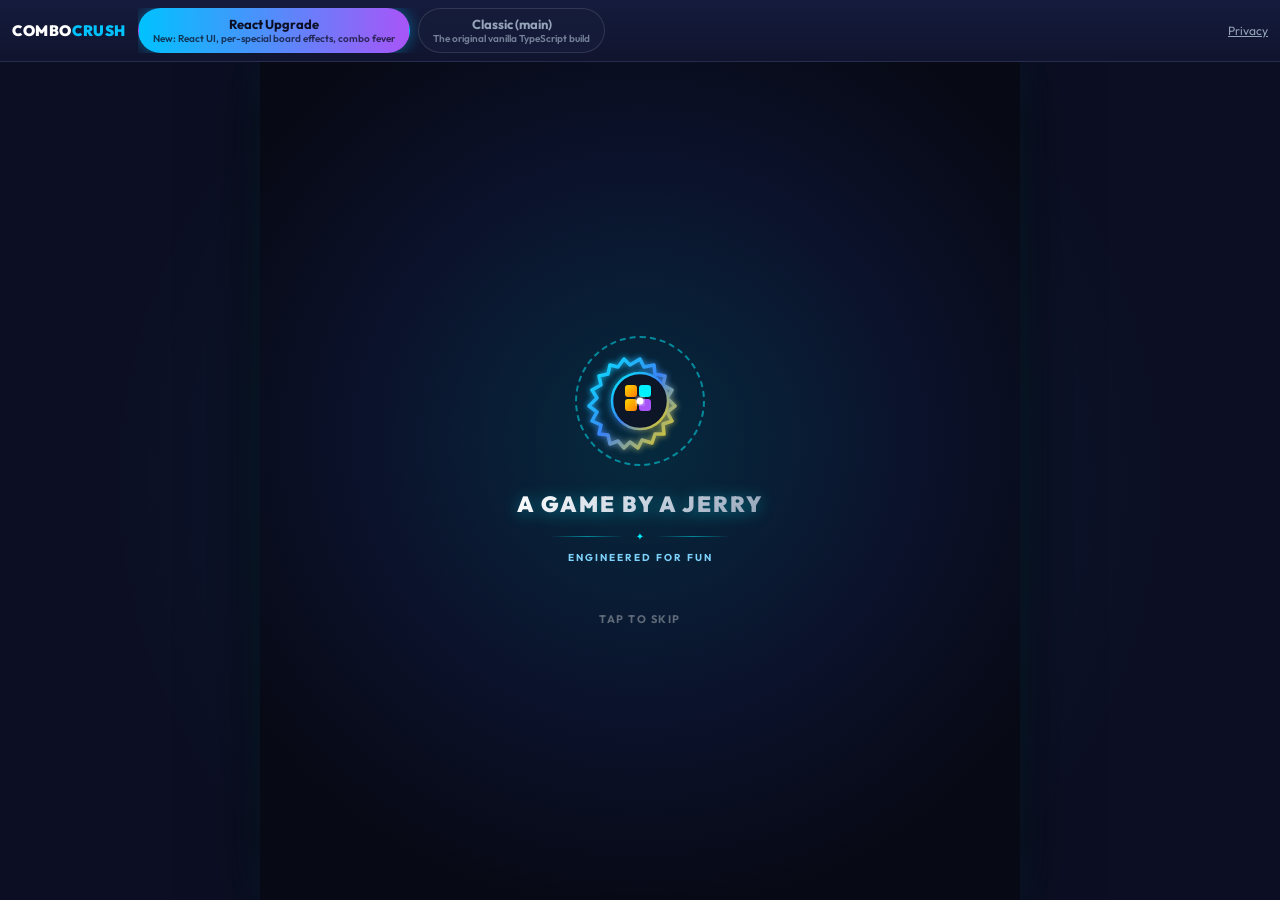
==== commit fc3ddb28: "Add version switcher: Classic (main) and React Upgrade builds" ====
--- a/index.html
+++ b/index.html
@@ -2,1135 +2,117 @@
 <html lang="en">
   <head>
     <meta charset="UTF-8" />
-    <meta name="viewport" content="width=device-width, initial-scale=1.0, maximum-scale=1.0, user-scalable=no, viewport-fit=cover" />
-    <title>ComboCrush - Combo Blast Puzzle</title>
+    <meta name="viewport" content="width=device-width, initial-scale=1.0, viewport-fit=cover" />
+    <title>ComboCrush - Combo Blast Puzzle — Playable Builds</title>
     <link rel="icon" type="image/png" href="./favicon.png" />
     <link rel="apple-touch-icon" href="./icon-192.png" />
     <link rel="preconnect" href="https://fonts.googleapis.com">
     <link rel="preconnect" href="https://fonts.gstatic.com" crossorigin>
     <link href="https://fonts.googleapis.com/css2?family=Outfit:wght@400;600;700;800;900&display=swap" rel="stylesheet">
-    <script type="module" crossorigin src="./assets/index-CBNqrvrC.js"></script>
-    <link rel="stylesheet" crossorigin href="./assets/index-Cp5rA5li.css">
+    <style>
+      * { box-sizing: border-box; margin: 0; padding: 0; }
+      html, body { height: 100%; }
+      body {
+        font-family: "Outfit", system-ui, sans-serif;
+        background: #0c0f24;
+        color: #fff;
+        display: flex;
+        flex-direction: column;
+        height: 100dvh;
+        overflow: hidden;
+      }
+      .version-bar {
+        display: flex;
+        align-items: center;
+        gap: 12px;
+        padding: 8px 12px;
+        background: linear-gradient(180deg, #151b3d, #10142e);
+        border-bottom: 1px solid rgba(255,255,255,.08);
+        flex: 0 0 auto;
+        padding-top: max(8px, env(safe-area-inset-top));
+      }
+      .version-bar .brand { font-weight: 900; letter-spacing: .04em; font-size: 15px; white-space: nowrap; }
+      .version-bar .brand span { color: #00c2ff; }
+      .tabs { display: flex; gap: 8px; overflow-x: auto; scrollbar-width: none; }
+      .tabs::-webkit-scrollbar { display: none; }
+      .tab-btn {
+        font: inherit;
+        font-weight: 700;
+        font-size: 13px;
+        color: #94a3b8;
+        background: rgba(22,28,58,.75);
+        border: 1px solid rgba(255,255,255,.12);
+        border-radius: 999px;
+        padding: 7px 14px;
+        cursor: pointer;
+        white-space: nowrap;
+        transition: all .18s ease;
+      }
+      .tab-btn small { display: block; font-weight: 600; font-size: 10px; opacity: .75; }
+      .tab-btn.active {
+        color: #0c0f24;
+        background: linear-gradient(90deg, #00c2ff, #a855f7);
+        border-color: transparent;
+        box-shadow: 0 0 16px rgba(0,194,255,.45);
+      }
+      .tab-btn:active { transform: scale(.96); }
+      #game-frame { flex: 1 1 auto; width: 100%; border: 0; background: #0c0f24; }
+      .privacy-link { color: #94a3b8; font-size: 12px; margin-left: auto; white-space: nowrap; }
+    </style>
   </head>
   <body>
-    <div id="app" class="game-container">
-      <!-- TOP HUD -->
-      <header class="hud-header">
-        <!-- Top Navigation Row: High Score on Left, Action Buttons on Right -->
-        <div class="hud-nav-row">
-          <div class="hud-left">
-            <!-- Combo Moves Counter (3 dots: Hulk Green when remaining, Ultra Red when move spent) -->
-            <div id="combo-dots-counter" class="combo-dots-counter" title="Moves Remaining Before Combo Drops">
-              <span class="combo-dot-tag">COMBO</span>
-              <div class="combo-dots-row">
-                <span class="combo-dot dot-idle" id="combo-dot-0"></span>
-                <span class="combo-dot dot-idle" id="combo-dot-1"></span>
-                <span class="combo-dot dot-idle" id="combo-dot-2"></span>
-              </div>
-            </div>
-          </div>
-
-          <!-- Centered Non-Disruptive Level Indicator for Puzzle Mode -->
-          <div id="hud-puzzle-level-indicator" class="hud-puzzle-level-indicator hidden">
-            <span class="hud-puzzle-pack-tag" id="hud-puzzle-pack-tag">Pack 1</span>
-            <span class="hud-puzzle-separator">•</span>
-            <span class="hud-puzzle-lvl-badge" id="hud-puzzle-lvl-badge">LVL 1</span>
-          </div>
-
-          <div class="hud-right">
-            <button id="btn-hud-home" class="icon-btn" title="Return to Main Menu" aria-label="Main Menu">
-              <span>🏠</span>
-            </button>
-            <button id="btn-codex" class="icon-btn" title="Special Blocks & Rules Codex" aria-label="Codex">
-              <span>📖</span>
-            </button>
-            <button id="btn-audio-toggle" class="icon-btn" title="Toggle Music & Sound" aria-label="Toggle Sound">
-              <span id="audio-icon">🔊</span>
-            </button>
-            <button id="btn-settings" class="icon-btn" title="Game Settings" aria-label="Game Settings">
-              <svg viewBox="0 0 24 24" width="18" height="18" fill="currentColor">
-                <path d="M19.14 12.94c.04-.3.06-.61.06-.94 0-.32-.02-.64-.07-.94l2.03-1.58c.18-.14.23-.41.12-.61l-1.92-3.32c-.12-.22-.37-.29-.59-.22l-2.39.96c-.5-.38-1.03-.7-1.62-.94l-.36-2.54c-.04-.24-.24-.41-.48-.41h-3.84c-.24 0-.43.17-.47.41l-.36 2.54c-.59.24-1.13.57-1.62.94l-2.39-.96c-.22-.08-.47 0-.59.22L2.74 8.87c-.12.21-.08.47.12.61l2.03 1.58c-.05.3-.09.63-.09.94s.02.64.07.94l-2.03 1.58c-.18.14-.23.41-.12.61l1.92 3.32c.12.22.37.29.59.22l2.39-.96c.5.38 1.03.7 1.62.94l.36 2.54c.05.24.24.41.48.41h3.84c.24 0 .44-.17.47-.41l.36-2.54c.59-.24 1.13-.56 1.62-.94l2.39.96c.22.08.47 0 .59-.22l1.92-3.32c.12-.22.07-.47-.12-.61l-2.01-1.58zM12 15.6c-1.98 0-3.6-1.62-3.6-3.6s1.62-3.6 3.6-3.6 3.6 1.62 3.6 3.6-1.62 3.6-3.6 3.6z"/>
-              </svg>
-            </button>
-            <button id="btn-pause" class="icon-btn" title="Pause Game" aria-label="Pause Game">
-              <svg viewBox="0 0 24 24" width="18" height="18" fill="currentColor">
-                <path d="M6 19h4V5H6v14zm8-14v14h4V5h-4z"/>
-              </svg>
-            </button>
-          </div>
-        </div>
-
-        <!-- Prominent Centered Score & Target Display (Zero Layout Shift) -->
-        <div class="hud-score-center">
-          <div class="best-pill clickable-pill" id="hud-best-pill" title="Tap to view Leaderboard">
-            <span id="hud-best-crown" class="crown-icon crown-gold">👑</span>
-            <span id="hud-best-tag" class="hud-best-tag">BEST</span>
-            <span id="hud-best" class="best-val">0</span>
-          </div>
-          <div id="hud-score" class="score-val">0</div>
-        </div>
-
-        <!-- Centered Secondary Status HUD (Combo, Multiplier, Rush Timer, Level) -->
-        <div class="status-bar">
-          <div id="combo-badge" class="combo-badge">
-            <span class="combo-flame">🔥</span>
-            <span id="combo-text">COMBO 0</span>
-          </div>
-
-          <div id="multiplier-badge" class="multiplier-badge">1.0x</div>
-
-          <div id="level-badge" class="level-badge hidden">LVL 1</div>
-
-          <div id="rush-timer-container" class="rush-timer-container hidden">
-            <span class="rush-icon">⏱️</span>
-            <span id="rush-timer-val">30s</span>
-          </div>
-        </div>
-      </header>
-
-      <!-- POWER-UP / SPECIAL STASH INVENTORY (Hidden: specials appear directly on tray shapes) -->
-      <div class="stash-container" id="stash-container" style="display: none;">
-        <span class="stash-label">POWER-UP STASH:</span>
-        <div id="stash-slots" class="stash-slots">
-          <span class="empty-stash-hint">Earn specials from Combos & Clears!</span>
-        </div>
-      </div>
-
-      <!-- MAIN BOARD CANVAS -->
-      <div class="board-wrapper" id="board-wrapper">
-        <canvas id="board-canvas"></canvas>
-      </div>
-
-      <!-- EARNED SPECIALS DRAWER (Bottom middle horizontal area with stack counters and +AD rewarded special) -->
-      <div class="specials-drawer-container" id="specials-drawer-container">
-        <div class="specials-drawer" id="specials-drawer">
-          <!-- Populated dynamically via renderSpecialsDrawer -->
-        </div>
-      </div>
-
-      <!-- BOTTOM TRAY CANVAS (3 Slots) -->
-      <div class="tray-wrapper" id="tray-wrapper">
-        <canvas id="tray-canvas"></canvas>
-      </div>
-
-      <!-- FULL-SCREEN DRAG & HOVER OVERLAY CANVAS -->
-      <canvas id="drag-canvas" class="drag-canvas"></canvas>
-
-      <!-- SCREENS & OVERLAYS -->
-
-      <!-- 1. INTRO ANIMATION SCREEN (A Game by a Jerry) -->
-      <div id="screen-intro" class="screen-intro">
-        <div class="intro-backdrop-radial"></div>
-        <div class="intro-content">
-          <!-- Developer Logo & Rotating Gear SVG -->
-          <div class="intro-emblem-wrap">
-            <div class="intro-spark-ring"></div>
-            <svg class="intro-gear-svg" viewBox="0 0 120 120" width="120" height="120">
-              <defs>
-                <linearGradient id="gearGrad" x1="0%" y1="0%" x2="100%" y2="100%">
-                  <stop offset="0%" stop-color="#00f0ff" />
-                  <stop offset="50%" stop-color="#3b82f6" />
-                  <stop offset="100%" stop-color="#ffd700" />
-                </linearGradient>
-                <linearGradient id="blockGrad" x1="0%" y1="0%" x2="100%" y2="100%">
-                  <stop offset="0%" stop-color="#ffd700" />
-                  <stop offset="100%" stop-color="#ff7b00" />
-                </linearGradient>
-                <filter id="gearGlow" x="-20%" y="-20%" width="140%" height="140%">
-                  <feGaussianBlur stdDeviation="3" result="blur" />
-                  <feComposite in="SourceGraphic" in2="blur" operator="over" />
-                </filter>
-              </defs>
-              <!-- Central Gear Ring with 8 Teeth -->
-              <g class="gear-rotator" filter="url(#gearGlow)">
-                <path d="M60 18 L64 26 L74 24 L75 33 L85 35 L83 44 L92 49 L87 57 L95 65 L87 71 L92 80 L83 83 L84 93 L75 93 L72 102 L62 99 L58 107 L50 101 L44 107 L38 100 L30 103 L28 94 L19 93 L21 84 L12 80 L17 71 L9 65 L17 57 L12 49 L21 44 L19 35 L28 33 L30 24 L38 26 L44 18 L50 24 Z" fill="none" stroke="url(#gearGrad)" stroke-width="3.5" stroke-linejoin="round" />
-                <circle cx="60" cy="60" r="28" fill="#0d1428" stroke="url(#gearGrad)" stroke-width="2.5" />
-              </g>
-              <!-- Center J & R Interlocking Monogram Blocks -->
-              <g class="blocks-monogram">
-                <rect x="45" y="44" width="12" height="12" rx="3" fill="url(#blockGrad)" />
-                <rect x="45" y="58" width="12" height="12" rx="3" fill="url(#blockGrad)" />
-                <rect x="59" y="44" width="12" height="12" rx="3" fill="#00f0ff" />
-                <rect x="59" y="58" width="12" height="12" rx="3" fill="#a855f7" />
-                <circle cx="60" cy="60" r="3.5" fill="#ffffff" filter="url(#gearGlow)" />
-              </g>
-            </svg>
-          </div>
-
-          <div class="intro-brand-box">
-            <h1 class="intro-brand-title">
-              <span class="brand-word-jerry">A GAME BY A JERRY</span>
-            </h1>
-            <div class="intro-divider">
-              <span class="intro-line"></span>
-              <span class="intro-star">✦</span>
-              <span class="intro-line"></span>
-            </div>
-            <p class="intro-brand-tagline">ENGINEERED FOR FUN</p>
-          </div>
-
-          <div class="intro-skip-prompt">TAP TO SKIP</div>
-        </div>
-      </div>
-
-      <!-- 2. START SCREEN (Inspired by Screengrab) -->
-      <div id="screen-start" class="screen-start">
-        <div class="start-bg-particles" id="start-particles"></div>
-
-        <!-- Top Header: Best High Score & Settings Gear Icon -->
-        <div class="start-top-bar">
-          <div class="start-user-pill clickable-pill" id="btn-start-leaderboard" role="button" tabindex="0" title="Hall of Fame Leaderboard & High Scores">
-            <span class="player-icon" id="start-crown-icon">👑</span>
-            <span class="player-best-label">BEST <strong id="start-header-best">0</strong></span>
-          </div>
-          <button id="btn-start-settings" class="start-gear-btn" title="Game Settings" aria-label="Game Settings">
-            <svg viewBox="0 0 24 24" width="28" height="28" fill="currentColor">
-              <path d="M19.14 12.94c.04-.3.06-.61.06-.94 0-.32-.02-.64-.07-.94l2.03-1.58c.18-.14.23-.41.12-.61l-1.92-3.32c-.12-.22-.37-.29-.59-.22l-2.39.96c-.5-.38-1.03-.7-1.62-.94l-.36-2.54c-.04-.24-.24-.41-.48-.41h-3.84c-.24 0-.43.17-.47.41l-.36 2.54c-.59.24-1.13.57-1.62.94l-2.39-.96c-.22-.08-.47 0-.59.22L2.74 8.87c-.12.21-.08.47.12.61l2.03 1.58c-.05.3-.09.63-.09.94s.02.64.07.94l-2.03 1.58c-.18.14-.23.41-.12.61l1.92 3.32c.12.22.37.29.59.22l2.39-.96c.5.38 1.03.7 1.62.94l.36 2.54c.05.24.24.41.48.41h3.84c.24 0 .44-.17.47-.41l.36-2.54c.59-.24 1.13-.56 1.62-.94l2.39.96c.22.08.47 0 .59-.22l1.92-3.32c.12-.22.07-.47-.12-.61l-2.01-1.58zM12 15.6c-1.98 0-3.6-1.62-3.6-3.6s1.62-3.6 3.6-3.6 3.6 1.62 3.6 3.6-1.62 3.6-3.6 3.6z"/>
-            </svg>
-          </button>
-        </div>
-
-        <!-- Center 3D ComboCrush Crest & Metallic Logo -->
-        <div class="start-center-logo">
-          <div class="start-crest-emblem-wrap">
-            <img src="./assets/backgrounds/combocrush-crest.jpg" alt="ComboCrush Crest" class="start-crest-img" />
-            <div class="start-crest-glow"></div>
-          </div>
-          <div class="start-bubbly-block">
-            <span class="block-char char-k1">C</span>
-            <span class="block-char char-a1">O</span>
-            <span class="block-char char-s">
-              <span class="surge-spark-emblem">⚡</span>
-              M
-            </span>
-            <span class="block-char char-k2">B</span>
-            <span class="block-char char-a2">O</span>
-          </div>
-          <div class="start-surge-blast">CRUSH</div>
-          <div class="start-sub-badge">COMBO ADVENTURE MASTER</div>
-        </div>
-
-        <!-- 2 Tactile Action Buttons -->
-        <div class="start-buttons-stack">
-          <!-- Button 1: Start Game / Mode Selection -->
-          <button id="btn-start-game-option" class="screengrab-btn btn-orange-level">
-            <div class="sg-btn-icon-pill">📍</div>
-            <div class="sg-btn-body">
-              <div class="sg-btn-title">Start Game</div>
-              <div class="sg-btn-bar-wrapper">
-                <div class="sg-bar-fill" style="width: 89%;"></div>
-                <span class="sg-bar-text">All Game Modes</span>
-              </div>
-            </div>
-          </button>
-
-          <!-- Button 2: Classic (With Red Notification Dot) -->
-          <button id="btn-start-classic" class="screengrab-btn btn-green-classic">
-            <div class="sg-btn-icon-pill">∞</div>
-            <div class="sg-btn-title">Classic</div>
-            <span class="screengrab-red-dot"></span>
-          </button>
-        </div>
-
-        <!-- Bottom Circular Badges (Matching Screengrab) -->
-        <div class="start-bottom-circles">
-          <button id="btn-start-circle-stats" class="sg-circle-item">
-            <div class="sg-circle-disc">🏆</div>
-            <span class="sg-circle-label">Best: <strong id="start-best-circle-val">0</strong></span>
-          </button>
-
-          <button id="btn-start-circle-codex" class="sg-circle-item">
-            <div class="sg-circle-disc">📖</div>
-            <span class="sg-circle-label">Block Codex</span>
-          </button>
-        </div>
-      </div>
-
-      <!-- 3. GAME MODES SCREEN (Opened when tapping "Start Game" or "More Modes") -->
-      <div id="screen-modes" class="screen-modes hidden">
-        <div class="modes-top-bar">
-          <button id="btn-modes-back" class="modes-back-btn">
-            <svg viewBox="0 0 24 24" width="22" height="22" fill="currentColor">
-              <path d="M20 11H7.83l5.59-5.59L12 4l-8 8 8 8 1.41-1.41L7.83 13H20v-2z"/>
-            </svg>
-            <span>Back</span>
-          </button>
-          <h2 class="modes-screen-title">GAME MODES</h2>
-          <div class="modes-best-pill clickable-pill" id="btn-modes-leaderboard" role="button" tabindex="0" title="Hall of Fame Leaderboard & High Scores">
-            <span id="modes-crown-icon">👑</span>
-            <span id="modes-best-chip">0</span>
-          </div>
-        </div>
-
-        <div class="modes-cards-scroll">
-          <!-- Card 1: Classic Mode -->
-          <div class="mode-card card-classic">
-            <div class="mode-card-header">
-              <div class="mode-card-icon-wrap icon-classic">∞</div>
-              <div class="mode-card-title-box">
-                <h3>Classic Mode</h3>
-                <span class="mode-tag tag-relax">Pure & Endless</span>
-              </div>
-            </div>
-            <p class="mode-card-desc">Pure block placement without obstacles. Relax, clear lines, and build infinite combos with zero time pressure.</p>
-            <div class="mode-card-footer">
-              <div class="mode-best-info">Best: <strong id="mode-best-classic">0</strong></div>
-              <button class="mode-play-action-btn" data-play-mode="classic">PLAY CLASSIC</button>
-            </div>
-          </div>
-
-          <!-- Card 2: Endless Challenge -->
-          <div class="mode-card card-endless">
-            <div class="mode-card-header">
-              <div class="mode-card-icon-wrap icon-endless">⚡</div>
-              <div class="mode-card-title-box">
-                <h3>Endless Challenge</h3>
-                <span class="mode-tag tag-tactical">Combos & Specials</span>
-              </div>
-            </div>
-            <p class="mode-card-desc">Escalating difficulty with Tier 1-3 special blocks, stone/ice obstacles, fusions, and board-wipe multipliers.</p>
-            <div class="mode-card-footer">
-              <div class="mode-best-info">Best: <strong id="mode-best-endless">0</strong></div>
-              <button class="mode-play-action-btn" data-play-mode="endless">PLAY CHALLENGE</button>
-            </div>
-          </div>
-
-          <!-- Card 3: Combo Rush (30s) -->
-          <div class="mode-card card-rush">
-            <div class="mode-card-header">
-              <div class="mode-card-icon-wrap icon-rush">⏱️</div>
-              <div class="mode-card-title-box">
-                <h3>Combo Rush (30s)</h3>
-                <span class="mode-tag tag-fast">Fast Paced</span>
-              </div>
-            </div>
-            <p class="mode-card-desc">Keep your combo alive! The clock counts down fast—if your combo resets or time runs out, game over!</p>
-            <div class="mode-card-footer">
-              <div class="mode-best-info">Best: <strong id="mode-best-rush">0</strong></div>
-              <button class="mode-play-action-btn" data-play-mode="rush">PLAY RUSH</button>
-            </div>
-          </div>
-
-          <!-- Card 4: Puzzle Objectives -->
-          <div class="mode-card card-puzzle">
-            <div class="mode-card-header">
-              <div class="mode-card-icon-wrap icon-puzzle">🧩</div>
-              <div class="mode-card-title-box">
-                <h3>Puzzle Objectives</h3>
-                <span class="mode-tag tag-puzzle">Tactical Puzzles</span>
-              </div>
-            </div>
-            <p class="mode-card-desc">Handcrafted tactical scenarios with clear move limits and objective goals to test your puzzle mastery.</p>
-            <div class="mode-card-footer">
-              <div class="mode-best-info" id="mode-puzzle-progress-wrap">Progress: <strong id="mode-puzzle-progress">Level 1</strong></div>
-              <button class="mode-play-action-btn" id="btn-play-puzzle" data-play-mode="puzzle">SELECT LEVEL</button>
-            </div>
-          </div>
-        </div>
-      </div>
-
-      <!-- 4. PUZZLE CAMPAIGN & LEVEL SELECT SCREEN (Vertical tabs for packs + scrollable 30-level grid) -->
-      <div id="screen-puzzle-select" class="screen-puzzle-select hidden">
-        <div class="puzzle-select-top-bar">
-          <button id="btn-puzzle-select-back" class="modes-back-btn">
-            <svg viewBox="0 0 24 24" width="22" height="22" fill="currentColor">
-              <path d="M20 11H7.83l5.59-5.59L12 4l-8 8 8 8 1.41-1.41L7.83 13H20v-2z"/>
-            </svg>
-            <span>Modes</span>
-          </button>
-          <div class="puzzle-select-title-group">
-            <h2 class="puzzle-screen-title">PUZZLE CAMPAIGN</h2>
-            <span class="puzzle-screen-subtitle">Select a pack to conquer handcrafted tactical scenarios</span>
-          </div>
-          <div class="puzzle-total-pill" id="puzzle-total-progress-pill">
-            <span>✨</span>
-            <span id="puzzle-total-progress-text">0 / 180 Cleared</span>
-          </div>
-        </div>
-
-        <div class="puzzle-select-body">
-          <!-- Vertical Tabs Sidebar for Level Packs -->
-          <div class="puzzle-packs-sidebar" id="puzzle-packs-sidebar" role="tablist" aria-orientation="vertical">
-            <!-- Populated dynamically via renderPuzzleSelectScreen -->
-          </div>
-
-          <!-- Main Scrollable Levels View -->
-          <div class="puzzle-levels-content" id="puzzle-levels-content">
-            <div class="puzzle-pack-banner" id="puzzle-pack-banner">
-              <!-- Banner details populated dynamically -->
-            </div>
-            <div class="puzzle-level-grid" id="puzzle-level-grid">
-              <!-- 30 level cards populated dynamically -->
-            </div>
-          </div>
-        </div>
-      </div>
-
-      <!-- PAUSE MODAL -->
-      <div id="modal-pause" class="modal-backdrop hidden">
-        <div class="modal-card">
-          <h2>Game Paused</h2>
-          <div class="modal-buttons-column">
-            <button id="btn-resume" class="btn-primary">RESUME</button>
-            <button id="btn-restart" class="btn-secondary">RESTART GAME</button>
-            <button id="btn-pause-leaderboard" class="btn-secondary">🏆 HIGH SCORES</button>
-            <button id="btn-pause-quit" class="btn-secondary">QUIT GAME</button>
-            <button id="btn-pause-codex" class="btn-secondary">BLOCK CODEX</button>
-            <button id="btn-pause-settings" class="btn-secondary">SETTINGS</button>
-          </div>
-        </div>
-      </div>
-
-      <!-- MODE CHANGE / QUIT CONFIRMATION MODAL -->
-      <div id="modal-confirm-mode" class="modal-backdrop hidden">
-        <div class="modal-card confirm-modal-card">
-          <div class="confirm-icon-wrap">⚠️</div>
-          <h2 id="confirm-mode-title">Quit Current Game?</h2>
-          <p id="confirm-mode-desc" class="confirm-modal-desc">
-            Your current game will end and you will return to the Main Menu. Any unsaved progress will be lost.
-          </p>
-          <div class="confirm-current-run-box">
-            <div class="confirm-run-stat">
-              <span class="confirm-stat-label">Current Mode</span>
-              <span class="confirm-stat-val" id="confirm-current-mode-val">CLASSIC</span>
-            </div>
-            <div class="confirm-run-stat">
-              <span class="confirm-stat-label">Current Score</span>
-              <span class="confirm-stat-val" id="confirm-current-score-val">0</span>
-            </div>
-            <div class="confirm-run-stat">
-              <span class="confirm-stat-label">Moves</span>
-              <span class="confirm-stat-val" id="confirm-current-moves-val">0</span>
-            </div>
-          </div>
-          <div class="modal-actions-confirm">
-            <button id="btn-confirm-mode-cancel" class="btn-secondary">CANCEL</button>
-            <button id="btn-confirm-mode-accept" class="btn-danger-confirm">QUIT GAME</button>
-          </div>
-        </div>
-      </div>
-
-      <!-- SETTINGS MODAL -->
-      <div id="modal-settings" class="modal-backdrop hidden">
-        <div class="modal-card wide settings-modal-card">
-          <div class="settings-modal-header">
-            <div class="settings-title-wrap">
-              <span class="settings-gear-icon">⚙️</span>
-              <h2>Game Settings</h2>
-            </div>
-            <button id="btn-close-settings-x" class="modal-close-x" title="Close">✕</button>
-          </div>
-
-          <!-- Settings Tabs Navigation Bar -->
-          <div class="settings-tabs-bar" role="tablist">
-            <button type="button" class="settings-tab-btn active" data-tab-target="tab-settings-audio" role="tab" aria-selected="true">
-              <span class="tab-icon">🔊</span>
-              <span class="tab-label">Audio</span>
-            </button>
-            <button type="button" class="settings-tab-btn" data-tab-target="tab-settings-gameplay" role="tab" aria-selected="false">
-              <span class="tab-icon">🎮</span>
-              <span class="tab-label">Gameplay</span>
-            </button>
-            <button type="button" class="settings-tab-btn" data-tab-target="tab-settings-themes" role="tab" aria-selected="false">
-              <span class="tab-icon">🎨</span>
-              <span class="tab-label">Themes</span>
-            </button>
-            <button type="button" class="settings-tab-btn" data-tab-target="tab-settings-data" role="tab" aria-selected="false">
-              <span class="tab-icon">🛠️</span>
-              <span class="tab-label">Data</span>
-            </button>
-            <button type="button" class="settings-tab-btn" data-tab-target="tab-settings-about" role="tab" aria-selected="false">
-              <span class="tab-icon">ℹ️</span>
-              <span class="tab-label">About</span>
-            </button>
-          </div>
-
-          <!-- Tab Content Wrapper -->
-          <div class="settings-tab-content-wrapper">
-            <!-- TAB 1: AUDIO & THEMES -->
-            <div id="tab-settings-audio" class="settings-tab-pane active" role="tabpanel">
-              <div class="settings-grid">
-                <div class="setting-item">
-                  <div class="setting-label-row">
-                    <label for="setting-sound">Sound Effects (SFX)</label>
-                    <span id="sound-val-display" class="setting-val-display">80%</span>
-                  </div>
-                  <input type="range" id="setting-sound" min="0" max="1" step="0.05" value="0.8" />
-                </div>
-
-                <div class="setting-item">
-                  <div class="setting-label-row">
-                    <label for="setting-music">Music (BGM)</label>
-                    <span id="music-val-display" class="setting-val-display">50%</span>
-                  </div>
-                  <input type="range" id="setting-music" min="0" max="1" step="0.05" value="0.5" />
-                </div>
-
-                <div class="setting-item" style="display: none;">
-                  <label for="setting-theme">Board Theme</label>
-                  <select id="setting-theme" class="setting-select">
-                    <option value="combocrush" selected>ComboCrush Cosmic Gold ⚡</option>
-                    <option value="royal">Block Blast Royal Blue</option>
-                    <option value="neon">Cyber Neon</option>
-                    <option value="gemstone">Gemstone & Crystal</option>
-                    <option value="jewels">Crown Jewels</option>
-                    <option value="roman">Imperial Roman</option>
-                    <option value="atlantean">Sunken Atlantis</option>
-                    <option value="crates">Wooden Cargo Crates</option>
-                    <option value="glasstiles">Prismatic Glass Tiles</option>
-                    <option value="cosmic">Cosmic Starlight</option>
-                    <option value="candy">Candy Confectionery</option>
-                    <option value="ancient">Ancient Temple</option>
-                  </select>
-                </div>
-
-                <div class="setting-item toggle-row">
-                  <div class="toggle-info">
-                    <span>Screen Shake Effects</span>
-                    <small>Impact vibration on line clears</small>
-                  </div>
-                  <input type="checkbox" id="setting-shake" checked />
-                </div>
-              </div>
-            </div>
-
-            <!-- TAB 2: GAMEPLAY & CONTROLS -->
-            <div id="tab-settings-gameplay" class="settings-tab-pane hidden" role="tabpanel">
-              <div class="settings-grid">
-                <div class="setting-item">
-                  <div class="setting-label-row">
-                    <label for="setting-touch-offset">Vertical Touch Offset</label>
-                    <span id="touch-val-display" class="setting-val-display">70px above</span>
-                  </div>
-                  <input type="range" id="setting-touch-offset" min="20" max="120" step="5" value="70" />
-                </div>
-
-                <div class="setting-item">
-                  <div class="setting-label-row">
-                    <label for="setting-touch-offset-x">Horizontal Touch Offset</label>
-                    <span id="touch-x-val-display" class="setting-val-display">Centered (0px)</span>
-                  </div>
-                  <input type="range" id="setting-touch-offset-x" min="-60" max="60" step="5" value="0" />
-                </div>
-
-                <div class="setting-item toggle-row">
-                  <div class="toggle-info">
-                    <span>Haptic Vibration</span>
-                    <small>Tactile feedback on drag & placement</small>
-                  </div>
-                  <input type="checkbox" id="setting-vibration" checked />
-                </div>
-
-                <div class="setting-item toggle-row">
-                  <div class="toggle-info">
-                    <span>Combo Grace Indicators</span>
-                    <small>Show remaining grace moves (• / !)</small>
-                  </div>
-                  <input type="checkbox" id="setting-grace" checked />
-                </div>
-
-                <div class="setting-item toggle-row">
-                  <div class="toggle-info">
-                    <span>Colorblind Pattern Mode</span>
-                    <small>High-contrast cell textures</small>
-                  </div>
-                  <input type="checkbox" id="setting-accessibility" />
-                </div>
-              </div>
-            </div>
-
-            <!-- TAB 3: THEMES & ATMOSPHERES -->
-            <div id="tab-settings-themes" class="settings-tab-pane hidden" role="tabpanel">
-              <div class="settings-grid">
-                <!-- 1. BOARD BACKGROUND ARTWORK -->
-                <div class="settings-bg-section-main">
-                  <div class="themes-gallery-header">
-                    <span class="themes-gallery-title">Board Background Artwork</span>
-                    <small class="themes-gallery-hint">Select a mode and tap any artwork below to apply it as your in-game backdrop</small>
-                  </div>
-
-                  <!-- Mode selector pills -->
-                  <div class="bg-mode-segmented-pills" id="bg-mode-pills">
-                    <button type="button" class="bg-mode-pill active" data-bg-mode="classic">Classic</button>
-                    <button type="button" class="bg-mode-pill" data-bg-mode="endless">Endless</button>
-                    <button type="button" class="bg-mode-pill" data-bg-mode="rush">Combo Rush</button>
-                    <button type="button" class="bg-mode-pill" data-bg-mode="puzzle">Puzzle</button>
-                  </div>
-
-                  <!-- Dropdown for the chosen mode + Apply All button -->
-                  <div class="bg-control-row">
-                    <div class="setting-item bg-active-select-wrap">
-                      <label for="setting-bg-classic" id="label-active-mode-bg">Classic Mode Background</label>
-                      <select id="setting-bg-classic" class="setting-select mode-bg-select"></select>
-                      <select id="setting-bg-endless" class="setting-select mode-bg-select hidden"></select>
-                      <select id="setting-bg-rush" class="setting-select mode-bg-select hidden"></select>
-                      <select id="setting-bg-puzzle" class="setting-select mode-bg-select hidden"></select>
-                    </div>
-                    <button type="button" id="btn-apply-bg-all" class="bg-apply-all-btn" title="Set this background for Classic, Endless, Rush, and Puzzle">
-                      ⚡ Apply to All Modes
-                    </button>
-                  </div>
-
-                  <div class="backgrounds-preview-gallery" id="backgrounds-preview-gallery">
-                    <!-- Populated dynamically via renderThemesSettingsUI with working thumbnails -->
-                  </div>
-                </div>
-
-                <!-- 2. BLOCK COLORS & GEM PALETTE -->
-                <div class="settings-palette-section">
-                  <div class="themes-gallery-header">
-                    <span class="themes-gallery-title">Block Colors & Gem Palette</span>
-                    <small class="themes-gallery-hint">Choose your preferred block colors, gem textures, and audio soundtrack</small>
-                  </div>
-
-                  <div class="setting-item">
-                    <div class="setting-label-row">
-                      <label for="setting-theme-select">Active Color Palette</label>
-                      <span id="theme-status-tag" class="setting-val-display">ComboCrush Cosmic Gold</span>
-                    </div>
-                    <select id="setting-theme-select" class="setting-select">
-                      <!-- Populated dynamically based on unlockedThemes -->
-                    </select>
-                  </div>
-
-                  <!-- Live Color Swatch Strip for the selected theme -->
-                  <div id="active-theme-palette-preview" class="active-theme-palette-preview"></div>
-
-                  <!-- Palette Cards Gallery for quick visual tapping (hidden per user UI specification) -->
-                  <div class="themes-preview-gallery hidden" id="themes-preview-gallery" style="display: none !important;"></div>
-                </div>
-              </div>
-            </div>
-
-            <!-- TAB 4: DATA & DIAGNOSTICS -->
-            <div id="tab-settings-data" class="settings-tab-pane hidden" role="tabpanel">
-              <div class="settings-grid">
-                <div class="setting-item debug-log-row">
-                  <div class="toggle-info">
-                    <span>Diagnostic Debug Logs</span>
-                    <small>Export board matrices & move telemetry</small>
-                  </div>
-                  <button id="btn-download-logs" class="btn-secondary-compact" type="button">
-                    <span>📥</span> Export Logs
-                  </button>
-                </div>
-
-                <div id="dev-test-board-row" class="setting-item dev-test-board-row dev-only hidden">
-                  <div class="toggle-info">
-                    <span>🧪 Test Game Board (Dev Sandbox)</span>
-                    <small>Simulate crossing lines, test all specials & 3D animations</small>
-                  </div>
-                  <button id="btn-open-test-board" class="btn-primary-compact" type="button">
-                    <span>🚀</span> Test Game Board
-                  </button>
-                </div>
-
-                <div class="setting-item reset-data-row">
-                  <div class="toggle-info">
-                    <span>Reset Statistics</span>
-                    <small>Wipe high scores, streaks & saved stats</small>
-                  </div>
-                  <button id="btn-reset-data" class="btn-danger-outline">Reset High Scores</button>
-                </div>
-              </div>
-
-              <!-- Developer Credits -->
-              <div class="settings-dev-credit">
-                <div class="dev-badge-brand">A Game by a Jerry</div>
-                <div class="dev-meta">Engineered for Fun • ComboCrush</div>
-              </div>
-            </div>
-
-            <!-- TAB 4: ABOUT & RELEASE SPECIFICATIONS -->
-            <div id="tab-settings-about" class="settings-tab-pane hidden" role="tabpanel">
-              <div class="about-pane-content">
-                <div class="about-hero-box">
-                  <div class="about-logo-badge">⚡</div>
-                  <h3 class="about-title">ComboCrush: Combo Blast</h3>
-                  <div class="about-version-chip">Version 1.0.0 • Official Launch</div>
-                  <div class="about-tagline">A GAME BY A JERRY — ENGINEERED FOR FUN</div>
-                </div>
-
-                <div class="about-desc-card">
-                  <p><strong>ComboCrush</strong> is a next-generation tactile block puzzle game engineered for intense combo flow and strategic depth. Clear horizontal and vertical lines, ignite cascading chain reactions, deploy tactical drawer weapons, and demolish dynamic obstacles across 4 distinct game modes.</p>
-                </div>
-
-                <div class="about-section-box">
-                  <h4>🎮 Game Modes</h4>
-                  <ul class="about-modes-list">
-                    <li><strong>Classic:</strong> Relaxing pure puzzle placement with zero obstacles or timers.</li>
-                    <li><strong>Endless Challenge:</strong> Escalating difficulty with dynamic frozen ice, stone, shield, and armored cluster obstacles.</li>
-                    <li><strong>Combo Rush:</strong> High-octane survival where losing your combo streak ends the round immediately!</li>
-                    <li><strong>Tactical Puzzles:</strong> Hand-crafted levels to demolish obstacles within strict move limits.</li>
-                  </ul>
-                </div>
-
-                <div class="about-section-box">
-                  <h4>📱 Platform & Release Specifications</h4>
-                  <div class="about-specs-grid">
-                    <div class="spec-row">
-                      <span class="spec-label">Version</span>
-                      <span class="spec-val">v1.0.0 (Build 20261027)</span>
-                    </div>
-                    <div class="spec-row">
-                      <span class="spec-label">Engine</span>
-                      <span class="spec-val">ComboCrush Matrix Canvas 2D</span>
-                    </div>
-                    <div class="spec-row">
-                      <span class="spec-label">Target Platforms</span>
-                      <span class="spec-val">Android, iOS, Web (PWA)</span>
-                    </div>
-                    <div class="spec-row">
-                      <span class="spec-label">Audio System</span>
-                      <span class="spec-val">Web Audio API Synthesis</span>
-                    </div>
-                    <div class="spec-row">
-                      <span class="spec-label">Monetization</span>
-                      <span class="spec-val">Google AdMob Native Integration</span>
-                    </div>
-                  </div>
-                </div>
-
-                <div class="settings-dev-credit">
-                  <div class="dev-badge-brand">A Game by a Jerry</div>
-                  <div class="dev-meta">© 2026 A Game by a Jerry • All Rights Reserved</div>
-                </div>
-              </div>
-            </div>
-          </div>
-
-          <div class="modal-actions">
-            <button id="btn-close-settings" class="btn-primary">SAVE & CLOSE</button>
-          </div>
-        </div>
-      </div>
-
-      <!-- TEST GAME BOARD MODAL (DEV SANDBOX) -->
-      <div id="modal-test-board" class="modal-backdrop hidden">
-        <div class="modal-card wide test-board-modal-card">
-          <div class="test-board-header">
-            <div class="test-board-title-wrap">
-              <span class="test-board-badge">DEV SANDBOX</span>
-              <h2>Test Game Board</h2>
-            </div>
-            <button id="btn-close-test-board-x" class="modal-close-x" title="Close">✕</button>
-          </div>
-
-          <!-- Presets and quick setup toolbar -->
-          <div class="test-board-toolbar">
-            <span class="test-toolbar-label">Presets:</span>
-            <div class="test-presets-scroll">
-              <button type="button" class="test-preset-btn" data-preset="cross">Crossing Rows & Cols</button>
-              <button type="button" class="test-preset-btn" data-preset="specials_cross">Crossing + Specials</button>
-              <button type="button" class="test-preset-btn" data-preset="double_cross">Double Cross (+)</button>
-              <button type="button" class="test-preset-btn" data-preset="checkerboard">Checkerboard</button>
-              <button type="button" class="test-preset-btn" data-preset="packed">Packed Board</button>
-              <button type="button" class="test-preset-btn" data-preset="clear">Clear Board</button>
-            </div>
-          </div>
-
-          <!-- Board Canvas Container -->
-          <div class="test-board-canvas-container">
-            <canvas id="test-board-canvas" width="360" height="360"></canvas>
-            <div id="test-board-hud" class="test-board-hud">
-              <span id="test-board-status">Tap/drag any special onto a square to detonate</span>
-            </div>
-          </div>
-
-          <!-- Drag and Drop Specials Palette -->
-          <div class="test-palette-container">
-            <div class="test-palette-header">
-              <span>UNLIMITED SPECIALS (Drag or Tap to unleash)</span>
-            </div>
-
-            <!-- Tier 3: God-Tier Specials -->
-            <div class="test-tier-group">
-              <div class="test-tier-label tier-3">TIER 3 (GOD TIER)</div>
-              <div id="test-tier-3-chips" class="test-chips-row"></div>
-            </div>
-
-            <!-- Tier 2: Advanced Specials -->
-            <div class="test-tier-group">
-              <div class="test-tier-label tier-2">TIER 2 (ADVANCED)</div>
-              <div id="test-tier-2-chips" class="test-chips-row"></div>
-            </div>
-
-            <!-- Tier 1: Basic Specials -->
-            <div class="test-tier-group">
-              <div class="test-tier-label tier-1">TIER 1 (BASIC)</div>
-              <div id="test-tier-1-chips" class="test-chips-row"></div>
-            </div>
-          </div>
-
-          <div class="modal-actions">
-            <button id="btn-close-test-board" class="btn-primary">CLOSE TEST BOARD</button>
-          </div>
-        </div>
-      </div>
-
-      <!-- CODEX & HOW TO PLAY MODAL -->
-      <div id="modal-codex" class="modal-backdrop hidden">
-        <div class="modal-card scrollable">
-          <h2>Special Blocks & Mechanics Codex</h2>
-          <div class="codex-content">
-            <section class="codex-section">
-              <h3>Tier 1: Basic Specials</h3>
-              <div class="codex-grid">
-                <div class="codex-card">
-                  <span class="codex-icon">💣</span>
-                  <div>
-                    <strong>Blast Bomb</strong>
-                    <p>Detonates a 3×3 explosion clearing occupied cells around it.</p>
-                  </div>
-                </div>
-                <div class="codex-card">
-                  <span class="codex-icon">💫</span>
-                  <div>
-                    <strong>Horizontal Sweep</strong>
-                    <p>Fires a laser beam that clears the entire horizontal row.</p>
-                  </div>
-                </div>
-                <div class="codex-card">
-                  <span class="codex-icon">🚀</span>
-                  <div>
-                    <strong>Vertical Sweep</strong>
-                    <p>Fires a laser beam that clears the entire vertical column.</p>
-                  </div>
-                </div>
-                <div class="codex-card">
-                  <span class="codex-icon">🎯</span>
-                  <div>
-                    <strong>Line Breaker</strong>
-                    <p>Clears both full row & column in a cross blast.</p>
-                  </div>
-                </div>
-              </div>
-            </section>
-
-            <section class="codex-section">
-              <h3>Tier 2: Advanced Specials</h3>
-              <div class="codex-grid">
-                <div class="codex-card">
-                  <span class="codex-icon">⚡</span>
-                  <div>
-                    <strong>Chain Lightning</strong>
-                    <p>Arcs electric lightning through adjacent touching blocks, vaporizing connected chains up to 5 blocks out!</p>
-                  </div>
-                </div>
-                <div class="codex-card">
-                  <span class="codex-icon">⚔️</span>
-                  <div>
-                    <strong>Cross Laser</strong>
-                    <p>Unleashes simultaneous row and column wipeout beams.</p>
-                  </div>
-                </div>
-                <div class="codex-card">
-                  <span class="codex-icon">💥</span>
-                  <div>
-                    <strong>Heavy 5×5 Blast</strong>
-                    <p>Massive 5×5 explosion devastating a quarter of the board.</p>
-                  </div>
-                </div>
-                <div class="codex-card">
-                  <span class="codex-icon">🎇</span>
-                  <div>
-                    <strong>Cluster Bomb</strong>
-                    <p>Explodes 3×3 and scatters explosive shrapnel to outer cells.</p>
-                  </div>
-                </div>
-              </div>
-            </section>
-
-            <section class="codex-section">
-              <h3>Tier 3: Elite God-Tier Specials</h3>
-              <div class="codex-grid">
-                <div class="codex-card">
-                  <span class="codex-icon">🌟</span>
-                  <div>
-                    <strong>Supernova</strong>
-                    <p>Cosmic core blast that fires 8-directional laser beams slicing the entire board!</p>
-                  </div>
-                </div>
-                <div class="codex-card">
-                  <span class="codex-icon">🔮</span>
-                  <div>
-                    <strong>Color Vortex</strong>
-                    <p>Prismatic singularity that vaporizes every block of the matching color across the entire board!</p>
-                  </div>
-                </div>
-                <div class="codex-card">
-                  <span class="codex-icon">☄️</span>
-                  <div>
-                    <strong>Meteor Shower</strong>
-                    <p>Calls down 4 blazing meteors that bombard congested areas with explosive craters!</p>
-                  </div>
-                </div>
-                <div class="codex-card">
-                  <span class="codex-icon">⛈️</span>
-                  <div>
-                    <strong>Thunder Storm</strong>
-                    <p>Colossal 5×5 blast fused with cascading 5-block lightning arcs spreading outward!</p>
-                  </div>
-                </div>
-                <div class="codex-card">
-                  <span class="codex-icon">🌌</span>
-                  <div>
-                    <strong>Black Hole Singularity</strong>
-                    <p>Gravitational void that devours all blocks and obstacles in a massive 7×7 perimeter!</p>
-                  </div>
-                </div>
-                <div class="codex-card">
-                  <span class="codex-icon">⚛️</span>
-                  <div>
-                    <strong>Chain Reactor</strong>
-                    <p>Links homing lightning arcs to all other specials on board!</p>
-                  </div>
-                </div>
-                <div class="codex-card">
-                  <span class="codex-icon">🎲</span>
-                  <div>
-                    <strong>Block Barrage</strong>
-                    <p>Launches 3 bonus quantum blocks onto the board without using moves. Any lines cleared grant combos with a 3× score multiplier!</p>
-                  </div>
-                </div>
-              </div>
-            </section>
-
-            <section class="codex-section">
-              <h3>Adjacent Special Combinations (Fusions)</h3>
-              <ul class="fusion-list">
-                <li><strong>⚡ Chain Lightning + 💣 Bomb:</strong> Fuses into a ⛈️ Thunder Storm!</li>
-                <li><strong>⚡ Chain Lightning + 💫 Sweep:</strong> Fuses into a 🌟 Supernova!</li>
-                <li><strong>💣 Bomb + 💣 Bomb:</strong> Fuses into a 💥 5×5 Heavy Blast!</li>
-                <li><strong>💫 Row + 🚀 Column:</strong> Fuses into a ⚔️ Cross Laser!</li>
-                <li><strong>🌟 Supernova + Any:</strong> Fuses into a 🌌 Gravitational Singularity!</li>
-                <li><strong>⚛️ Chain Reactor + Any:</strong> Cascading whole-board chain reaction!</li>
-              </ul>
-            </section>
-
-            <section class="codex-section">
-              <h3>Obstacles Guide</h3>
-              <ul class="obstacle-list">
-                <li><strong>⛰️ Stone Block:</strong> Immune to regular line clears. Destroyed by explosions!</li>
-                <li><strong>🛡️ Reinforced Block:</strong> 2 HP steel block. Damaged by line clears or blasts.</li>
-                <li><strong>🔮 Shielded Block:</strong> Energy shield resists normal clears; bursts from specials.</li>
-                <li><strong>❄️ Frozen Block:</strong> 1st clear thaws the ice; 2nd clear removes the block.</li>
-                <li><strong>⚔️ Armored Cluster:</strong> Heavy 3 HP block that awards a bonus Special upon destruction!</li>
-              </ul>
-            </section>
-          </div>
-
-          <div class="modal-actions">
-            <button id="btn-close-codex" class="btn-primary">GOT IT</button>
-          </div>
-        </div>
-      </div>
-
-      <!-- ANIMATED LOSS & GAME OVER BANNER FLY-IN OVERLAY -->
-      <div id="loss-overlay" class="loss-overlay hidden" aria-live="assertive">
-        <div class="loss-overlay-backdrop"></div>
-        <div class="loss-banner-container" id="loss-banner-container">
-          <div class="loss-glow-ring"></div>
-          <div class="loss-banner-pill" id="loss-banner-pill">
-            <div class="loss-banner-icon-badge">
-              <span class="loss-banner-icon" id="loss-banner-icon">💀</span>
-            </div>
-            <div class="loss-banner-text-group">
-              <div class="loss-banner-title" id="loss-banner-title">GAME OVER</div>
-              <div class="loss-banner-sub" id="loss-banner-sub">NO MOVES REMAINING</div>
-            </div>
-          </div>
-          <div class="loss-flare-line"></div>
-        </div>
-      </div>
-
-      <!-- GAME OVER MODAL -->
-      <div id="modal-gameover" class="modal-backdrop modal-gameover-backdrop hidden">
-        <div class="modal-card modal-gameover-card" id="gameover-card">
-          <!-- Slide-Down Drag Handle Bar -->
-          <div class="gameover-drag-bar" id="gameover-drag-bar" title="Slide down to inspect board">
-            <div class="gameover-drag-pill"></div>
-            <div class="gameover-drag-hint">
-              <span class="drag-arrow">↓</span> Slide down to inspect board
-            </div>
-          </div>
-
-          <div id="gameover-title" class="gameover-title">GAME OVER</div>
-          <div id="new-record-badge" class="new-record-badge hidden">🏆 NEW BEST SCORE!</div>
-
-          <div class="gameover-score-box">
-            <div class="final-score-val" id="final-score-val">0</div>
-            <div class="final-score-label">FINAL SCORE</div>
-          </div>
-
-          <div class="stats-summary-grid">
-            <div class="stat-pill">
-              <span class="stat-val" id="stat-lines">0</span>
-              <span class="stat-label">Lines Cleared</span>
-            </div>
-            <div class="stat-pill">
-              <span class="stat-val" id="stat-combo">0</span>
-              <span class="stat-label">Max Combo</span>
-            </div>
-            <div class="stat-pill">
-              <span class="stat-val" id="stat-specials">0</span>
-              <span class="stat-label">Specials Used</span>
-            </div>
-            <div class="stat-pill">
-              <span class="stat-val" id="stat-wipes">0</span>
-              <span class="stat-label">Board Clears</span>
-            </div>
-          </div>
-
-          <!-- Rewarded Video Second Chance Revive -->
-          <div class="gameover-revive-box" id="gameover-revive-box">
-            <button id="btn-gameover-revive" class="btn-revive" type="button">
-              <span class="revive-pulse-icon">🎬</span>
-              <div class="revive-info">
-                <span class="revive-main-text">SECOND CHANCE REVIVE</span>
-                <span class="revive-sub-text">Watch video to clear board &amp; keep combo</span>
-              </div>
-              <span class="revive-tag">REVIVE</span>
-            </button>
-            <div id="gameover-ad-feedback" class="gameover-ad-feedback hidden"></div>
-          </div>
-
-          <div class="modal-actions">
-            <button id="btn-gameover-restart" class="btn-primary">PLAY AGAIN</button>
-            <button id="btn-gameover-leaderboard" class="btn-secondary">🏆 HIGH SCORES</button>
-            <button id="btn-gameover-menu" class="btn-secondary">MAIN MENU</button>
-          </div>
-        </div>
-
-        <!-- Floating Restore Bar (Shown when slid down) -->
-        <div class="gameover-restore-bar hidden" id="gameover-restore-bar" title="Tap to restore Game Over screen">
-          <div class="restore-bar-info">
-            <span class="restore-icon">🔍</span>
-            <span>Inspecting Board State</span>
-          </div>
-          <button id="btn-restore-gameover" class="btn-restore-pill" type="button">Slide Up ↑</button>
-        </div>
-      </div>
-
-      <!-- SPECIALS VAULT SLIDE-OUT MODAL -->
-      <div id="modal-specials-vault" class="modal-backdrop hidden">
-        <div class="modal-card vault-sheet-card">
-          <div class="vault-sheet-header">
-            <div class="vault-sheet-title-row">
-              <span class="vault-sheet-icon">🎒</span>
-              <h3 style="margin: 0; font-size: 19px; font-weight: 900; color: #fff;">Specials Vault</h3>
-              <span class="vault-count-badge" id="vault-total-count">0 Stored</span>
-            </div>
-            <button id="btn-close-vault" class="modal-close-x modal-close-btn" aria-label="Close Vault" title="Close">✕</button>
-          </div>
-          <p class="vault-sheet-subtitle">All your earned and rewarded specials are stored here permanently. Tap <strong>USE</strong> on any stored special, then tap any board cell to unleash it!</p>
-          <div class="vault-specials-grid" id="vault-specials-grid">
-            <!-- Populated dynamically -->
-          </div>
-          <div class="vault-sheet-footer">
-            <span class="vault-footer-hint">Showing 17 Power-Ups (Tier 1–3) • Scroll to explore ↓</span>
-          </div>
-        </div>
-      </div>
-
-      <!-- HIGH SCORE REWARD / ENTRY MODAL (Celebration modal presented over game over or pause quit) -->
-      <div id="modal-highscore-entry" class="modal-backdrop hs-entry-backdrop hidden">
-        <div class="modal-card hs-entry-card" id="hs-entry-card">
-          <div class="hs-entry-header">
-            <div class="hs-entry-crown-wrap">
-              <span id="hs-entry-crown" class="hs-crown-anim crown-gold">👑</span>
-            </div>
-            <h2 id="hs-entry-title" class="hs-entry-title">NEW HIGH SCORE!</h2>
-            <div id="hs-entry-subtitle" class="hs-entry-subtitle">🏆 1ST PLACE • CLASSIC MODE</div>
-          </div>
-
-          <div class="hs-entry-score-box">
-            <span class="hs-score-label">ACHIEVED SCORE</span>
-            <div id="hs-entry-score-val" class="hs-entry-score-val">0</div>
-          </div>
-
-          <form id="hs-entry-form" class="hs-entry-form" onsubmit="return false;">
-            <label for="input-highscore-name" class="hs-input-label">
-              ENTER YOUR NAME / INITIALS <span class="required-star">*</span>
-            </label>
-            <div class="hs-input-wrap">
-              <input
-                type="text"
-                id="input-highscore-name"
-                class="input-arcade-name"
-                maxlength="10"
-                placeholder="YOUR NAME"
-                autocomplete="off"
-                autocorrect="off"
-                autocapitalize="characters"
-                spellcheck="false"
-                required
-              />
-            </div>
-            <div id="hs-entry-validation" class="hs-entry-validation hidden">Name is required (1 to 10 letters)</div>
-
-            <div class="hs-entry-actions">
-              <button type="submit" id="btn-highscore-submit" class="btn-primary btn-save-score">
-                🏆 SAVE TO LEADERBOARD
-              </button>
-              <button type="button" id="btn-highscore-skip" class="btn-text-skip">
-                Skip (Don't Save)
-              </button>
-            </div>
-          </form>
-        </div>
-      </div>
-
-      <!-- HALL OF FAME LEADERBOARD MODAL -->
-      <div id="modal-leaderboard" class="modal-backdrop hidden">
-        <div class="modal-card wide leaderboard-modal-card">
-          <div class="leaderboard-modal-header">
-            <div class="leaderboard-title-row">
-              <span class="leaderboard-header-icon">🏆</span>
-              <h2>Hall of Fame</h2>
-            </div>
-            <button id="btn-close-leaderboard-x" class="modal-close-x modal-close-btn" aria-label="Close Leaderboard" title="Close">✕</button>
-          </div>
-
-          <!-- Leaderboard Mode Tabs -->
-          <div class="leaderboard-tabs" id="leaderboard-tabs">
-            <button type="button" class="lb-tab-btn active" data-tab="overall">
-              <span>🌟</span> Top 3
-            </button>
-            <button type="button" class="lb-tab-btn" data-tab="classic">
-              <span>∞</span> Classic
-            </button>
-            <button type="button" class="lb-tab-btn" data-tab="endless">
-              <span>⚡</span> Endless
-            </button>
-            <button type="button" class="lb-tab-btn" data-tab="rush">
-              <span>⏱️</span> Rush
-            </button>
-            <button type="button" class="lb-tab-btn" data-tab="puzzle">
-              <span>🧩</span> Puzzle
-            </button>
-          </div>
-
-          <div class="leaderboard-content-wrap">
-            <div class="leaderboard-table-header" id="leaderboard-table-header">
-              <span class="lb-col-rank">RANK</span>
-              <span class="lb-col-name">PLAYER</span>
-              <span class="lb-col-score">SCORE</span>
-            </div>
-            <div class="leaderboard-list" id="leaderboard-list">
-              <!-- Populated dynamically -->
-            </div>
-          </div>
-
-          <div class="modal-actions leaderboard-modal-actions">
-            <button id="btn-close-leaderboard" class="btn-secondary">CLOSE</button>
-          </div>
-        </div>
-      </div>
-
-      <!-- AD TOUCH SHIELD (Blocks ghost touches/clicks from penetrating during and immediately after ad) -->
-      <div id="ad-touch-shield" class="ad-touch-shield hidden"></div>
-    </div>
-
+    <nav class="version-bar" aria-label="Game version">
+      <div class="brand">COMBO<span>CRUSH</span></div>
+      <div class="tabs" id="version-tabs" role="tablist"></div>
+      <a class="privacy-link" href="./privacy.html">Privacy</a>
+    </nav>
+    <iframe id="game-frame" title="ComboCrush game" allow="autoplay; fullscreen"></iframe>
+    <script>
+      // Version switcher: builds are listed in versions.json. Each published
+      // branch build lives in its own folder (./main/, ./react-upgrade/, ...)
+      // and shares the root /assets/ folder. To publish another branch:
+      // deploy its dist into a new folder with asset paths rewritten to
+      // ../assets/, then add one entry to versions.json.
+      var FALLBACK = [
+        { id: "react-upgrade", label: "React Upgrade", description: "React UI + new special effects", path: "./react-upgrade/", "default": true },
+        { id: "main", label: "Classic (main)", description: "Original build", path: "./main/", "default": false }
+      ];
+      function render(versions) {
+        var tabs = document.getElementById("version-tabs");
+        var frame = document.getElementById("game-frame");
+        var wanted = (location.hash || "").replace("#", "");
+        var current = null;
+        versions.forEach(function (v) {
+          var b = document.createElement("button");
+          b.className = "tab-btn";
+          b.setAttribute("role", "tab");
+          b.innerHTML = "";
+          b.appendChild(document.createTextNode(v.label));
+          if (v.description) {
+            var s = document.createElement("small");
+            s.textContent = v.description;
+            b.appendChild(s);
+          }
+          b.addEventListener("click", function () { select(v); });
+          b.dataset.versionId = v.id;
+          tabs.appendChild(b);
+          if (v.id === wanted) current = v;
+        });
+        if (!current) current = versions.filter(function (v) { return v["default"]; })[0] || versions[0];
+        function select(v) {
+          current = v;
+          frame.src = v.path;
+          history.replaceState(null, "", "#" + v.id);
+          Array.prototype.forEach.call(tabs.children, function (el) {
+            el.classList.toggle("active", el.dataset.versionId === v.id);
+          });
+        }
+        select(current);
+      }
+      fetch("./versions.json", { cache: "no-store" })
+        .then(function (r) { return r.ok ? r.json() : Promise.reject(new Error("versions")); })
+        .then(function (data) { render(data.versions && data.versions.length ? data.versions : FALLBACK); })
+        .catch(function () { render(FALLBACK); });
+    </script>
   </body>
 </html>
